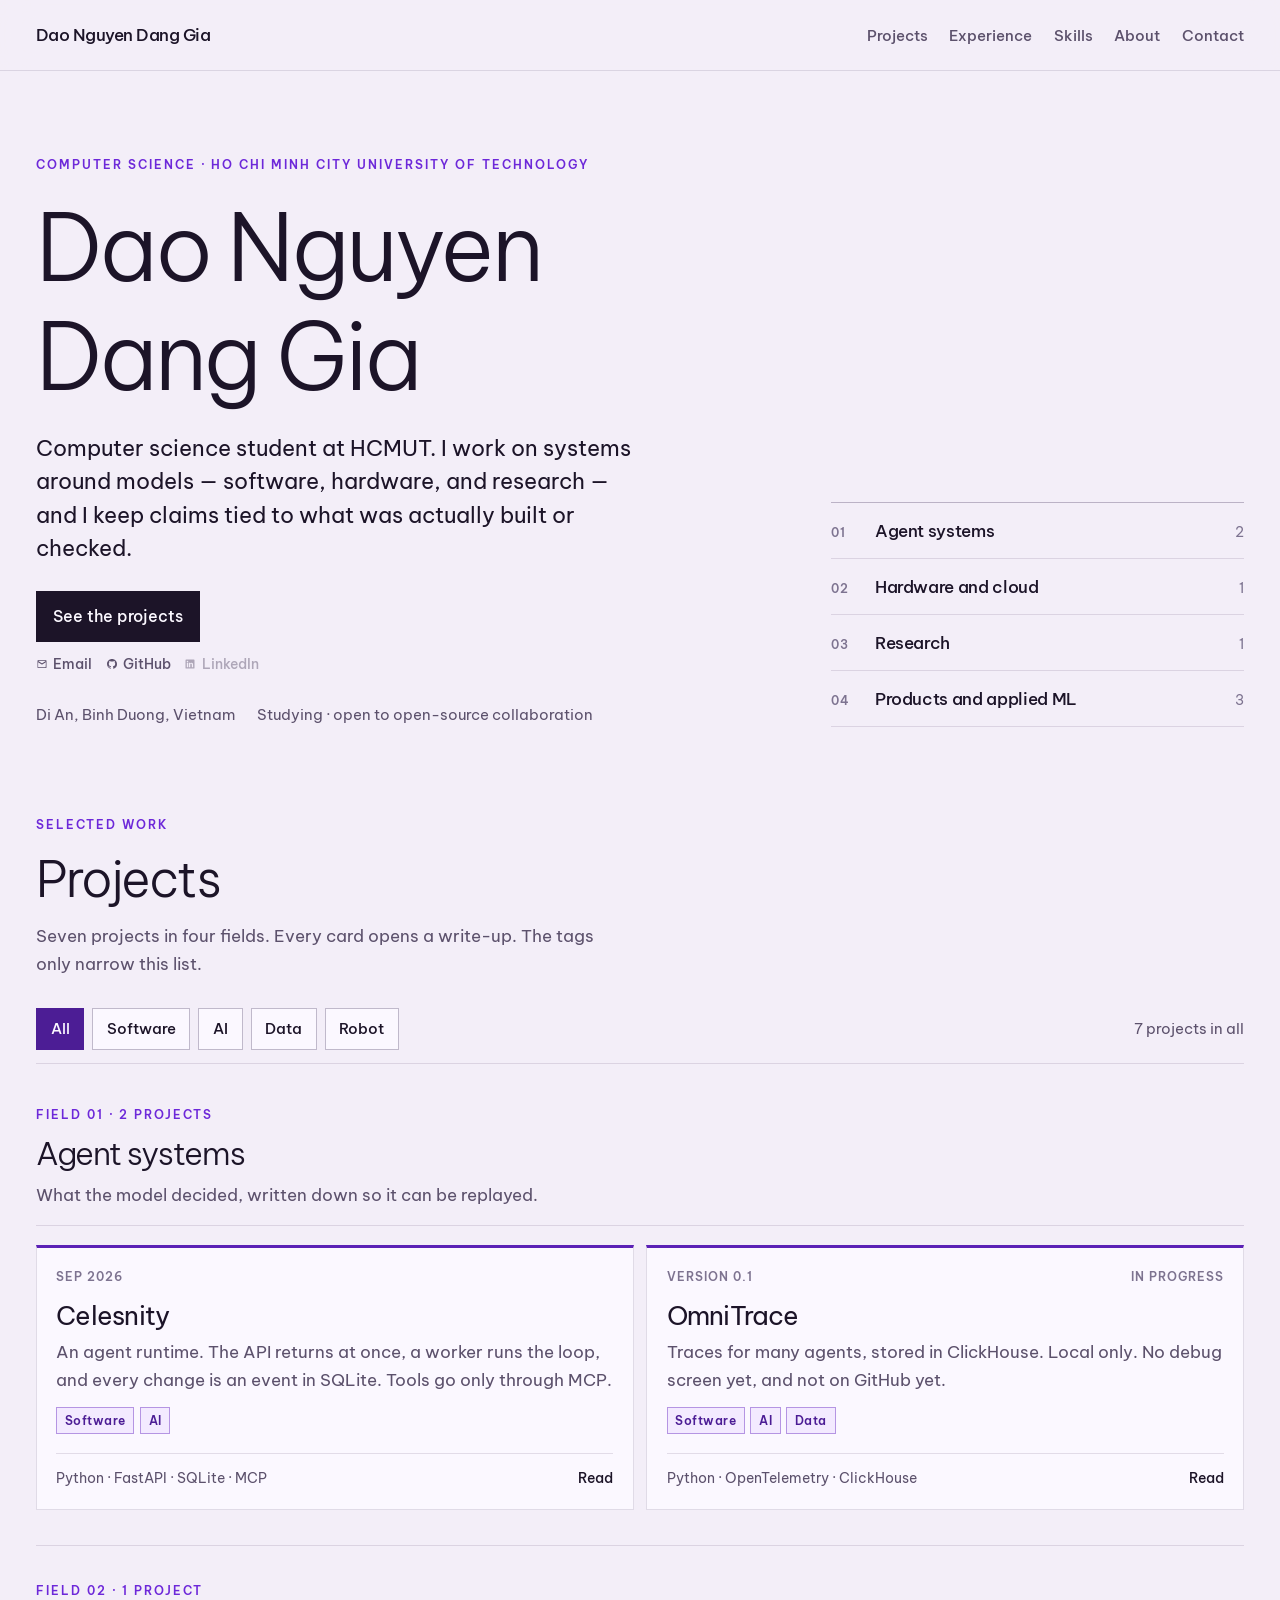
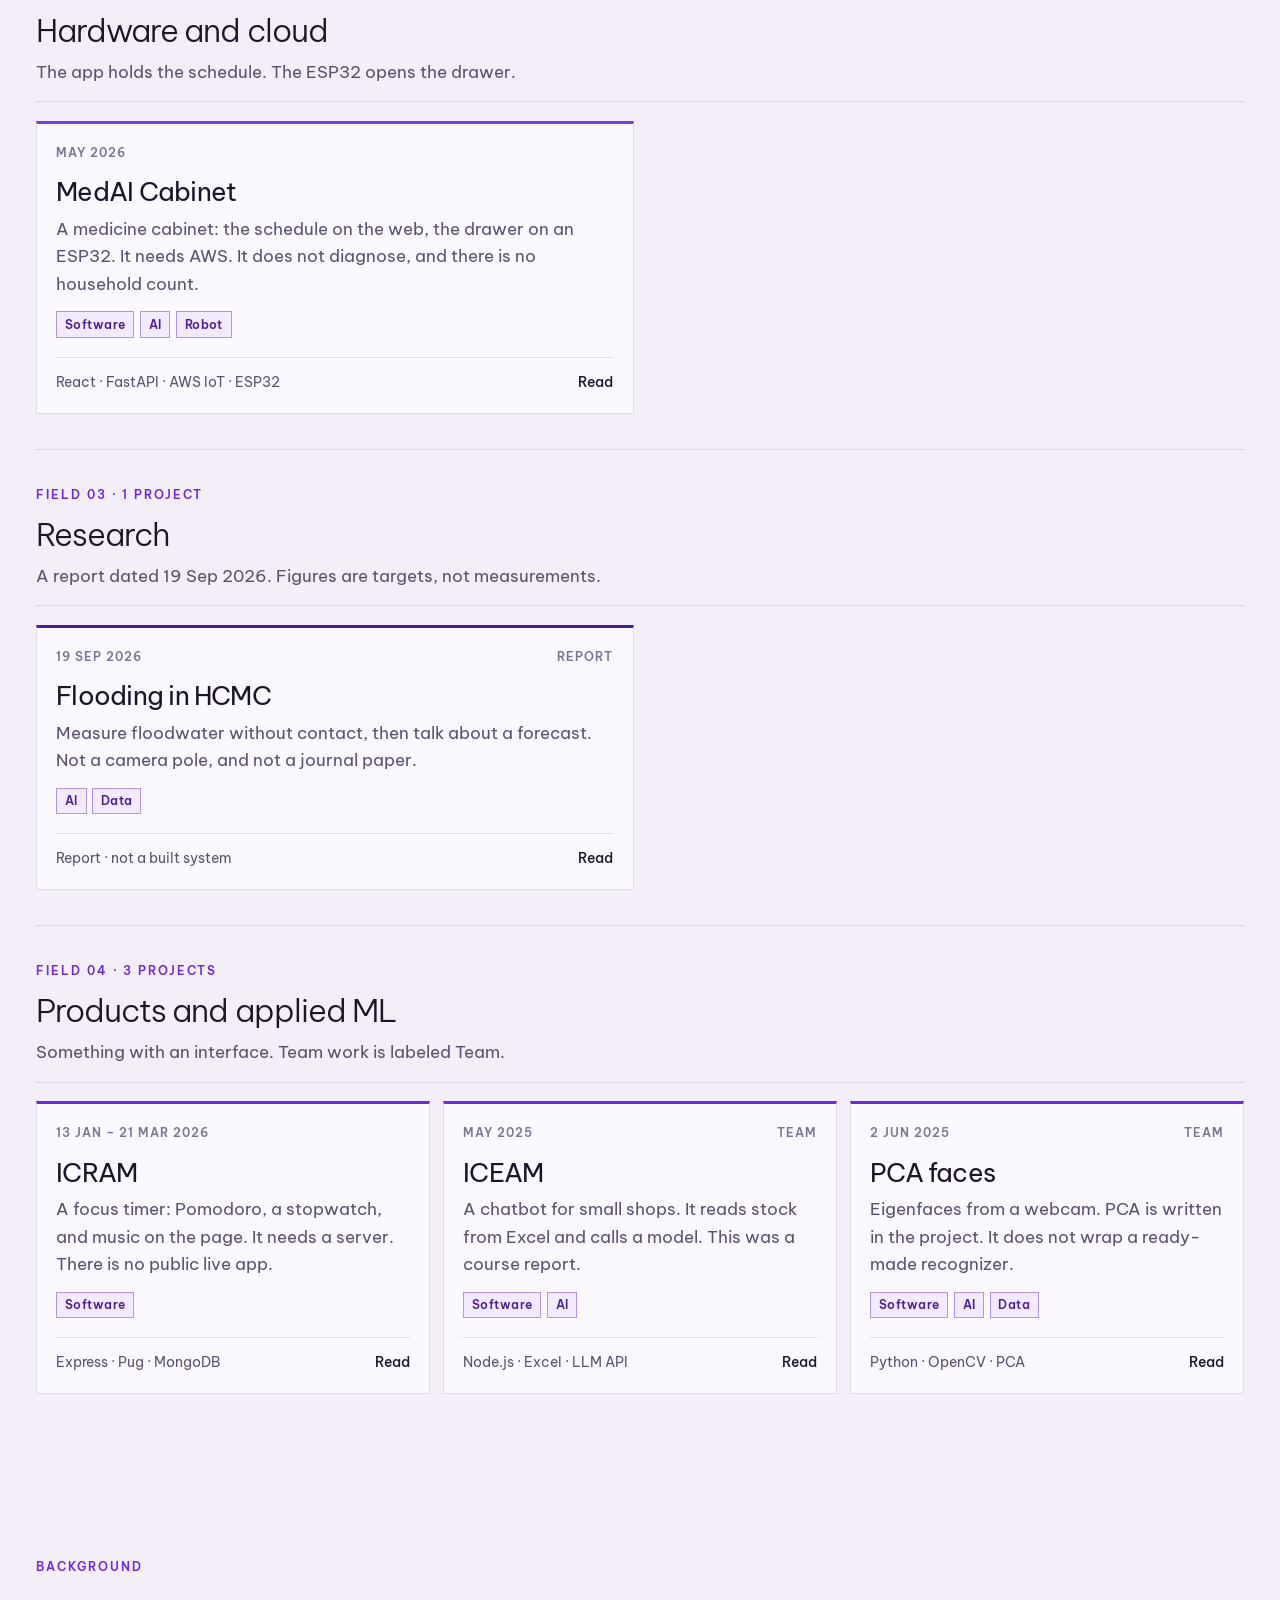
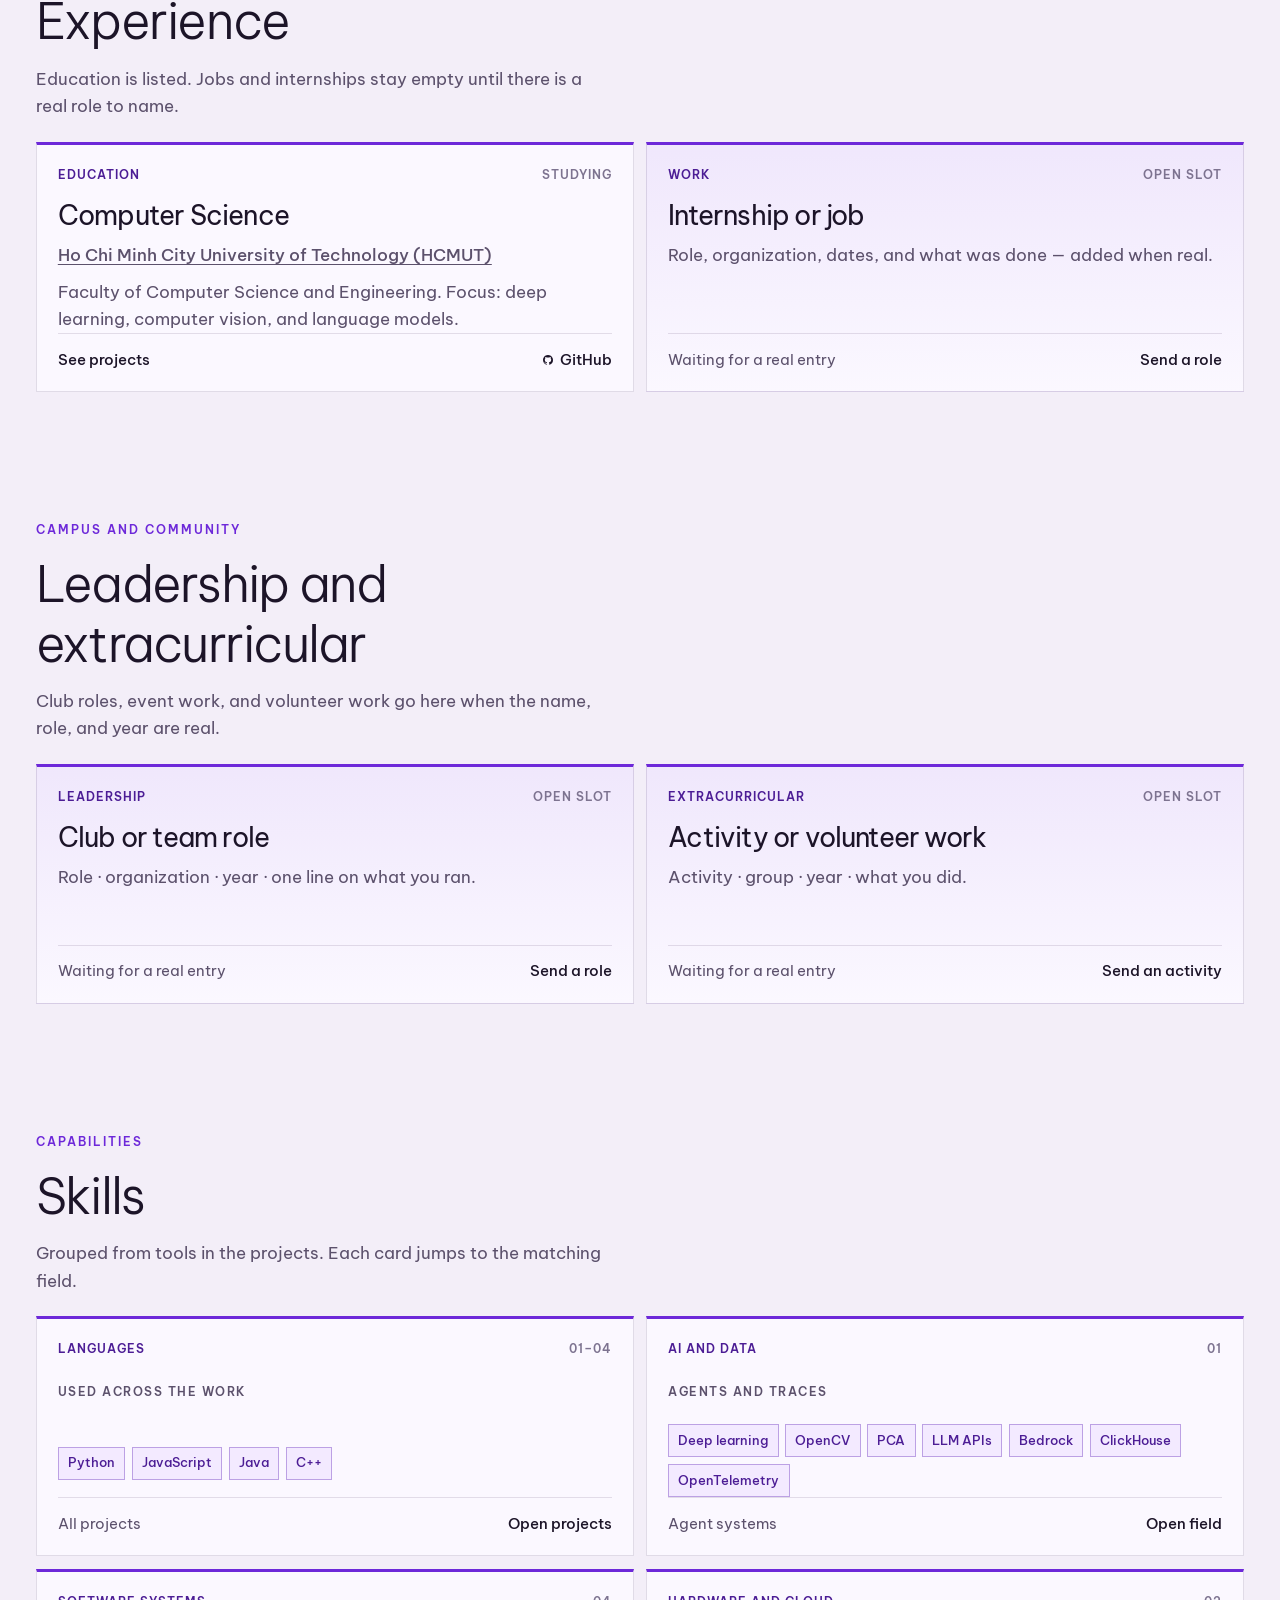
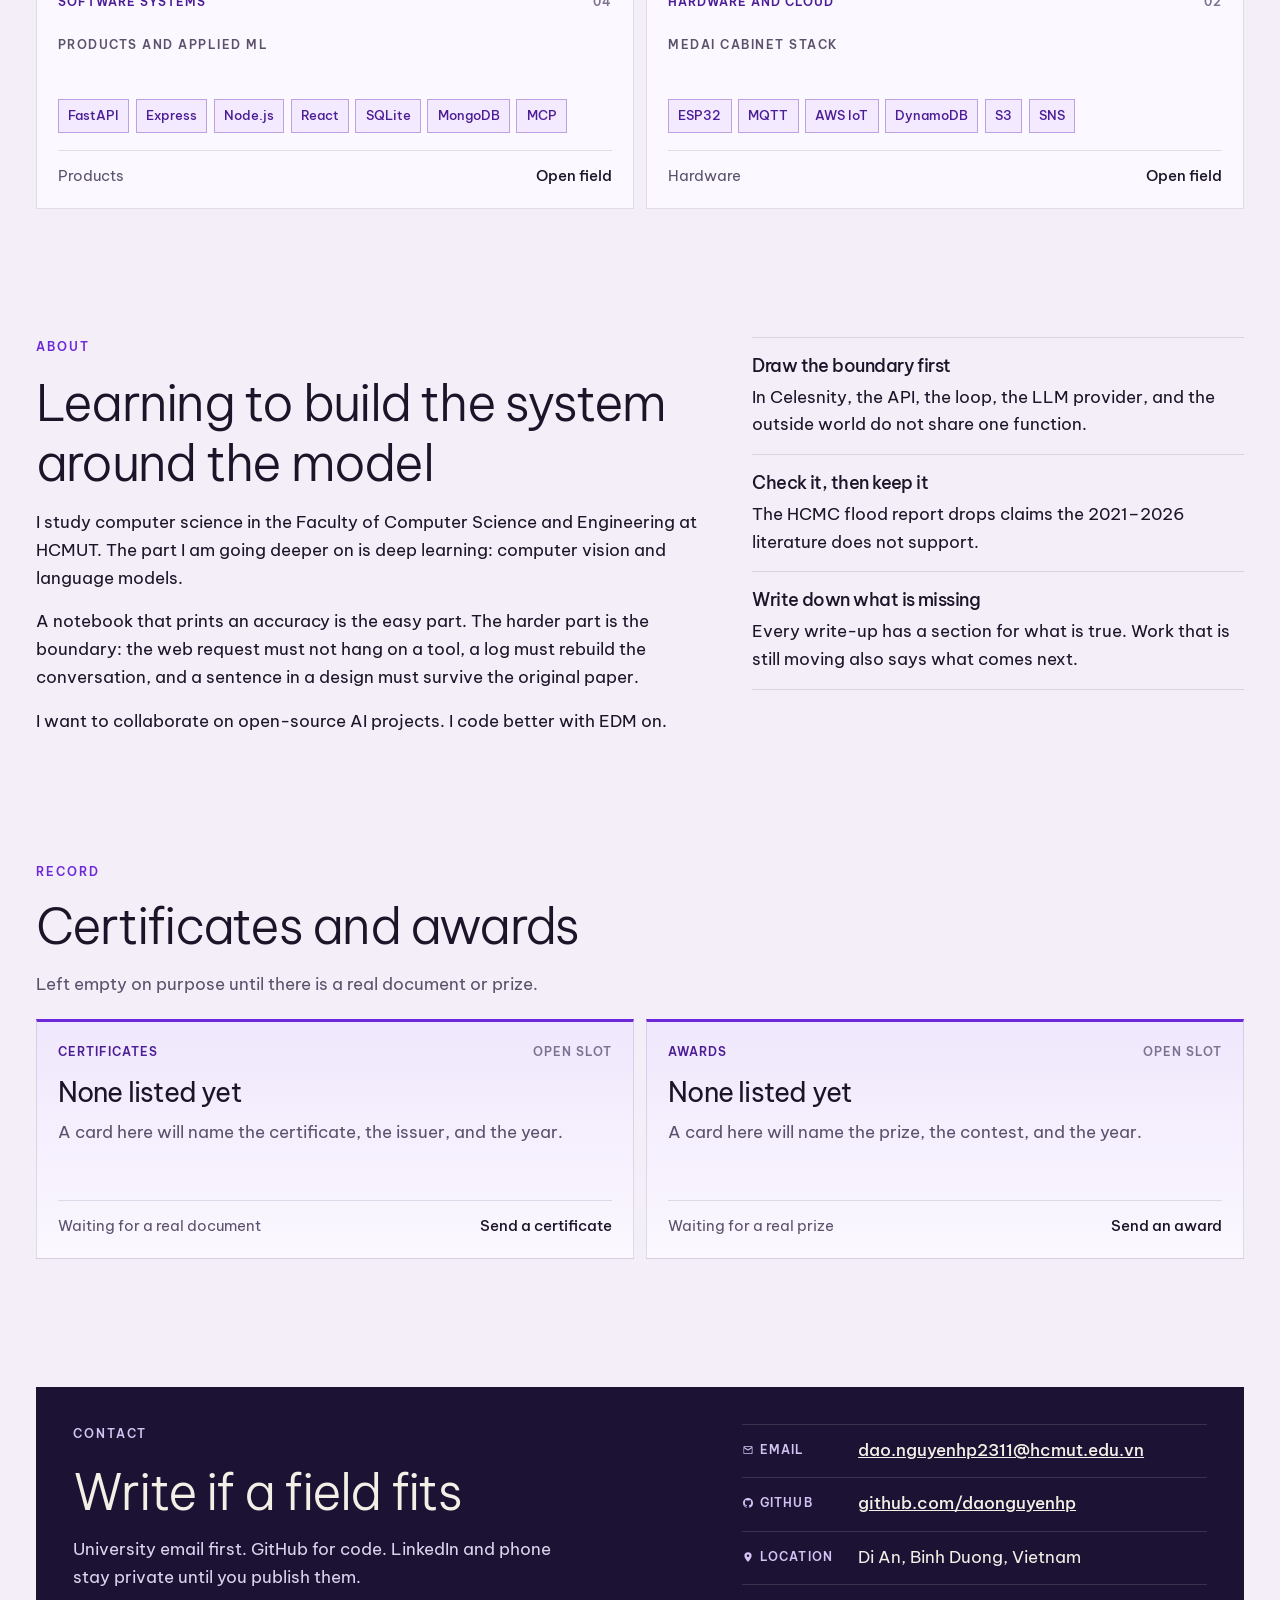
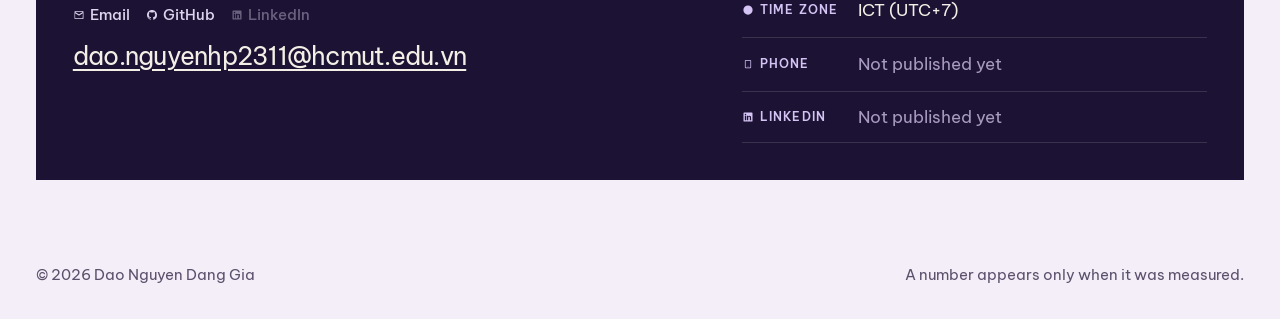
==== index.html @ c22a829f "Add portfolio site" ====
<!DOCTYPE html>
<html lang="en">
<head>
  <meta charset="utf-8">
  <meta name="viewport" content="width=device-width, initial-scale=1">
  <title>Dao Nguyen Dang Gia — Computer Science, HCMUT</title>
  <meta name="description" content="Dao Nguyen Dang Gia, a computer science student at HCMUT. Systems around models: software, hardware, and research.">
  <meta name="author" content="Dao Nguyen Dang Gia">
  <meta property="og:title" content="Dao Nguyen Dang Gia">
  <meta property="og:description" content="Computer science student at HCMUT. Agent systems, hardware, research, and products.">
  <meta property="og:type" content="website">
  <link rel="icon" href="favicon.svg" type="image/svg+xml">
  <link rel="preconnect" href="https://fonts.googleapis.com">
  <link rel="preconnect" href="https://fonts.gstatic.com" crossorigin>
  <link href="https://fonts.googleapis.com/css2?family=Be+Vietnam+Pro:ital,wght@0,300;0,400;0,500;0,600;1,400&display=swap" rel="stylesheet">
  <link rel="stylesheet" href="css/site.css">
  <script type="application/ld+json">
  {
    "@context": "https://schema.org",
    "@type": "Person",
    "name": "Dao Nguyen Dang Gia",
    "alternateName": "Nguyễn Đăng Gia Đạo",
    "email": "dao.nguyenhp2311@hcmut.edu.vn",
    "jobTitle": "Computer Science Student",
    "url": "https://github.com/daonguyenhp",
    "affiliation": {
      "@type": "CollegeOrUniversity",
      "name": "Ho Chi Minh City University of Technology",
      "alternateName": "HCMUT"
    },
    "address": {
      "@type": "PostalAddress",
      "addressLocality": "Di An",
      "addressRegion": "Binh Duong",
      "addressCountry": "VN"
    },
    "sameAs": ["https://github.com/daonguyenhp"]
  }
  </script>
</head>
<body>
  <a class="skip" href="#content">Skip to content</a>
  <header class="site-header">
    <div class="wrap">
      <a class="mark" href="index.html"><span class="mark-full">Dao Nguyen Dang Gia</span><span class="mark-short">Dao</span></a>
      <div class="nav-wrap">
        <input class="nav-toggle" id="nav-toggle" type="checkbox">
        <label class="nav-burger" for="nav-toggle">Menu</label>
        <nav class="nav-links" aria-label="Primary">
          <a href="#work">Projects</a>
          <a href="#experience">Experience</a>
          <a href="#skills">Skills</a>
          <a href="#about">About</a>
          <a href="#contact">Contact</a>
        </nav>
      </div>
    </div>
  </header>

  <main id="content">
    <section class="hero">
      <div class="wrap hero-layout">
        <div>
          <p class="eyebrow">Computer Science · Ho Chi Minh City University of Technology</p>
          <h1>Dao Nguyen Dang Gia</h1>
          <p class="lede">Computer science student at HCMUT. I work on systems around models — software, hardware, and research — and I keep claims tied to what was actually built or checked.</p>
          <div class="hero-actions">
            <a class="button" href="#work">See the projects</a>
            <div class="social-row" aria-label="Contact links">
              <a class="social" href="mailto:dao.nguyenhp2311@hcmut.edu.vn">
                <svg class="social-icon" viewBox="0 0 24 24" aria-hidden="true"><path fill="currentColor" d="M3 5.75A1.75 1.75 0 0 1 4.75 4h14.5A1.75 1.75 0 0 1 21 5.75v12.5A1.75 1.75 0 0 1 19.25 20H4.75A1.75 1.75 0 0 1 3 18.25Zm1.75-.25a.25.25 0 0 0-.25.25v.43l7.1 4.44a.75.75 0 0 0 .8 0l7.1-4.44v-.43a.25.25 0 0 0-.25-.25Zm15 3.1-6.52 4.08a2.25 2.25 0 0 1-2.46 0L4.25 8.6v9.65c0 .138.112.25.25.25h14.5a.25.25 0 0 0 .25-.25Z"/></svg>
                <span>Email</span>
              </a>
              <a class="social" href="https://github.com/daonguyenhp" rel="noopener">
                <svg class="social-icon" viewBox="0 0 24 24" aria-hidden="true"><path fill="currentColor" d="M12 2C6.477 2 2 6.486 2 12.021c0 4.425 2.865 8.18 6.839 9.504.5.093.682-.217.682-.483 0-.237-.009-.866-.013-1.7-2.782.605-3.369-1.343-3.369-1.343-.454-1.158-1.11-1.467-1.11-1.467-.908-.621.069-.608.069-.608 1.003.07 1.531 1.032 1.531 1.032.892 1.53 2.341 1.088 2.91.833.091-.647.35-1.088.636-1.339-2.22-.253-4.555-1.113-4.555-4.951 0-1.093.39-1.988 1.029-2.688-.103-.253-.446-1.272.098-2.65 0 0 .84-.27 2.75 1.026A9.564 9.564 0 0 1 12 6.844a9.56 9.56 0 0 1 2.504.337c1.909-1.296 2.747-1.026 2.747-1.026.546 1.378.203 2.397.1 2.65.64.7 1.028 1.595 1.028 2.688 0 3.848-2.339 4.695-4.566 4.943.359.31.678.92.678 1.855 0 1.338-.012 2.419-.012 2.747 0 .268.18.58.688.482A10.02 10.02 0 0 0 22 12.021C22 6.486 17.523 2 12 2Z"/></svg>
                <span>GitHub</span>
              </a>
              <span class="social is-pending" title="LinkedIn not published yet">
                <svg class="social-icon" viewBox="0 0 24 24" aria-hidden="true"><path fill="currentColor" d="M19.75 3H4.25A1.25 1.25 0 0 0 3 4.25v15.5A1.25 1.25 0 0 0 4.25 21h15.5A1.25 1.25 0 0 0 21 19.75V4.25A1.25 1.25 0 0 0 19.75 3ZM8.34 18.34H5.67V9.67h2.67Zm-1.34-9.8a1.55 1.55 0 1 1 0-3.1 1.55 1.55 0 0 1 0 3.1Zm11.34 9.8h-2.67v-4.46c0-1.06-.02-2.43-1.48-2.43-1.48 0-1.71 1.16-1.71 2.35v4.54h-2.67V9.67h2.56v1.18h.04a2.8 2.8 0 0 1 2.52-1.38c2.7 0 3.2 1.78 3.2 4.09Z"/></svg>
                <span>LinkedIn</span>
              </span>
            </div>
          </div>
          <div class="meta-row">
            <span>Di An, Binh Duong, Vietnam</span>
            <span>Studying · open to open-source collaboration</span>
          </div>
        </div>
        <nav class="field-jump" id="fields" aria-label="Fields">
          <a href="#agents"><span class="jump-no">01</span><span class="jump-name">Agent systems</span><span class="jump-count">2</span></a>
          <a href="#hardware"><span class="jump-no">02</span><span class="jump-name">Hardware and cloud</span><span class="jump-count">1</span></a>
          <a href="#research"><span class="jump-no">03</span><span class="jump-name">Research</span><span class="jump-count">1</span></a>
          <a href="#products"><span class="jump-no">04</span><span class="jump-name">Products and applied ML</span><span class="jump-count">3</span></a>
        </nav>
      </div>
    </section>

    <section class="section" id="work">
      <div class="wrap">
        <header class="section-head">
          <p class="eyebrow">Selected work</p>
          <h2>Projects</h2>
          <p class="section-lead">Seven projects in four fields. Every card opens a write-up. The tags only narrow this list.</p>
        </header>

        <div class="filter-bar">
          <div class="filters" data-project-filter role="group" aria-label="Project tags">
            <button type="button" data-filter="all" aria-pressed="true">All</button>
            <button type="button" data-filter="software" aria-pressed="false">Software</button>
            <button type="button" data-filter="ai" aria-pressed="false">AI</button>
            <button type="button" data-filter="data" aria-pressed="false">Data</button>
            <button type="button" data-filter="robot" aria-pressed="false">Robot</button>
          </div>
          <p class="filter-status" data-filter-status></p>
        </div>

        <div class="field-block" id="agents">
          <header class="field-head">
            <p class="eyebrow">Field 01 · 2 projects</p>
            <h3 class="field-title">Agent systems</h3>
            <p class="field-note">What the model decided, written down so it can be replayed.</p>
          </header>
          <div class="cards two">
            <a class="card agents" href="work/celesnity.html" data-tags="software ai">
              <div class="card-top"><span>Sep 2026</span></div>
              <h3>Celesnity</h3>
              <p>An agent runtime. The API returns at once, a worker runs the loop, and every change is an event in SQLite. Tools go only through MCP.</p>
              <ul class="tags" aria-label="Tags"><li class="tag">Software</li><li class="tag">AI</li></ul>
              <div class="card-foot"><span>Python · FastAPI · SQLite · MCP</span><span>Read</span></div>
            </a>
            <a class="card agents" href="work/omnitrace.html" data-tags="software ai data">
              <div class="card-top"><span>Version 0.1</span><span>In progress</span></div>
              <h3>OmniTrace</h3>
              <p>Traces for many agents, stored in ClickHouse. Local only. No debug screen yet, and not on GitHub yet.</p>
              <ul class="tags" aria-label="Tags"><li class="tag">Software</li><li class="tag">AI</li><li class="tag">Data</li></ul>
              <div class="card-foot"><span>Python · OpenTelemetry · ClickHouse</span><span>Read</span></div>
            </a>
          </div>
        </div>

        <div class="field-block" id="hardware">
          <header class="field-head">
            <p class="eyebrow">Field 02 · 1 project</p>
            <h3 class="field-title">Hardware and cloud</h3>
            <p class="field-note">The app holds the schedule. The ESP32 opens the drawer.</p>
          </header>
          <div class="cards">
            <a class="card hardware" href="work/medai.html" data-tags="software ai robot">
              <div class="card-top"><span>May 2026</span></div>
              <h3>MedAI Cabinet</h3>
              <p>A medicine cabinet: the schedule on the web, the drawer on an ESP32. It needs AWS. It does not diagnose, and there is no household count.</p>
              <ul class="tags" aria-label="Tags"><li class="tag">Software</li><li class="tag">AI</li><li class="tag">Robot</li></ul>
              <div class="card-foot"><span>React · FastAPI · AWS IoT · ESP32</span><span>Read</span></div>
            </a>
          </div>
        </div>

        <div class="field-block" id="research">
          <header class="field-head">
            <p class="eyebrow">Field 03 · 1 project</p>
            <h3 class="field-title">Research</h3>
            <p class="field-note">A report dated 19 Sep 2026. Figures are targets, not measurements.</p>
          </header>
          <div class="cards">
            <a class="card research" href="work/flood.html" data-tags="ai data">
              <div class="card-top"><span>19 Sep 2026</span><span>Report</span></div>
              <h3>Flooding in HCMC</h3>
              <p>Measure floodwater without contact, then talk about a forecast. Not a camera pole, and not a journal paper.</p>
              <ul class="tags" aria-label="Tags"><li class="tag">AI</li><li class="tag">Data</li></ul>
              <div class="card-foot"><span>Report · not a built system</span><span>Read</span></div>
            </a>
          </div>
        </div>

        <div class="field-block" id="products">
          <header class="field-head">
            <p class="eyebrow">Field 04 · 3 projects</p>
            <h3 class="field-title">Products and applied ML</h3>
            <p class="field-note">Something with an interface. Team work is labeled Team.</p>
          </header>
          <div class="cards three">
            <a class="card product" href="work/icram.html" data-tags="software">
              <div class="card-top"><span>13 Jan – 21 Mar 2026</span></div>
              <h3>ICRAM</h3>
              <p>A focus timer: Pomodoro, a stopwatch, and music on the page. It needs a server. There is no public live app.</p>
              <ul class="tags" aria-label="Tags"><li class="tag">Software</li></ul>
              <div class="card-foot"><span>Express · Pug · MongoDB</span><span>Read</span></div>
            </a>
            <a class="card product" href="work/iceam.html" data-tags="software ai">
              <div class="card-top"><span>May 2025</span><span>Team</span></div>
              <h3>ICEAM</h3>
              <p>A chatbot for small shops. It reads stock from Excel and calls a model. This was a course report.</p>
              <ul class="tags" aria-label="Tags"><li class="tag">Software</li><li class="tag">AI</li></ul>
              <div class="card-foot"><span>Node.js · Excel · LLM API</span><span>Read</span></div>
            </a>
            <a class="card product" href="work/pca.html" data-tags="software ai data">
              <div class="card-top"><span>2 Jun 2025</span><span>Team</span></div>
              <h3>PCA faces</h3>
              <p>Eigenfaces from a webcam. PCA is written in the project. It does not wrap a ready-made recognizer.</p>
              <ul class="tags" aria-label="Tags"><li class="tag">Software</li><li class="tag">AI</li><li class="tag">Data</li></ul>
              <div class="card-foot"><span>Python · OpenCV · PCA</span><span>Read</span></div>
            </a>
          </div>
        </div>
      </div>
    </section>

    <section class="section" id="experience">
      <div class="wrap">
        <header class="section-head">
          <p class="eyebrow">Background</p>
          <h2>Experience</h2>
          <p class="section-lead">Education is listed. Jobs and internships stay empty until there is a real role to name.</p>
        </header>

        <div class="panel-grid">
          <article class="panel">
            <div class="panel-top">
              <span class="panel-kind">Education</span>
              <span>Studying</span>
            </div>
            <h3>Computer Science</h3>
            <p class="panel-org"><a href="https://www.hcmut.edu.vn/" rel="noopener">Ho Chi Minh City University of Technology (HCMUT)</a></p>
            <p>Faculty of Computer Science and Engineering. Focus: deep learning, computer vision, and language models.</p>
            <div class="panel-foot">
              <a href="#work">See projects</a>
              <a href="https://github.com/daonguyenhp" rel="noopener"><svg class="social-icon" viewBox="0 0 24 24" aria-hidden="true"><path fill="currentColor" d="M12 2C6.477 2 2 6.486 2 12.021c0 4.425 2.865 8.18 6.839 9.504.5.093.682-.217.682-.483 0-.237-.009-.866-.013-1.7-2.782.605-3.369-1.343-3.369-1.343-.454-1.158-1.11-1.467-1.11-1.467-.908-.621.069-.608.069-.608 1.003.07 1.531 1.032 1.531 1.032.892 1.53 2.341 1.088 2.91.833.091-.647.35-1.088.636-1.339-2.22-.253-4.555-1.113-4.555-4.951 0-1.093.39-1.988 1.029-2.688-.103-.253-.446-1.272.098-2.65 0 0 .84-.27 2.75 1.026A9.564 9.564 0 0 1 12 6.844a9.56 9.56 0 0 1 2.504.337c1.909-1.296 2.747-1.026 2.747-1.026.546 1.378.203 2.397.1 2.65.64.7 1.028 1.595 1.028 2.688 0 3.848-2.339 4.695-4.566 4.943.359.31.678.92.678 1.855 0 1.338-.012 2.419-.012 2.747 0 .268.18.58.688.482A10.02 10.02 0 0 0 22 12.021C22 6.486 17.523 2 12 2Z"/></svg> GitHub</a>
            </div>
          </article>

          <article class="panel is-empty">
            <div class="panel-top">
              <span class="panel-kind">Work</span>
              <span>Open slot</span>
            </div>
            <h3>Internship or job</h3>
            <p>Role, organization, dates, and what was done — added when real.</p>
            <div class="panel-foot">
              <span class="foot-muted">Waiting for a real entry</span>
              <a href="mailto:dao.nguyenhp2311@hcmut.edu.vn?subject=Portfolio%20work%20entry">Send a role</a>
            </div>
          </article>
        </div>
      </div>
    </section>

    <section class="section" id="leadership">
      <div class="wrap">
        <header class="section-head">
          <p class="eyebrow">Campus and community</p>
          <h2>Leadership and extracurricular</h2>
          <p class="section-lead">Club roles, event work, and volunteer work go here when the name, role, and year are real.</p>
        </header>

        <div class="panel-grid">
          <article class="panel is-empty">
            <div class="panel-top">
              <span class="panel-kind">Leadership</span>
              <span>Open slot</span>
            </div>
            <h3>Club or team role</h3>
            <p>Role · organization · year · one line on what you ran.</p>
            <div class="panel-foot">
              <span class="foot-muted">Waiting for a real entry</span>
              <a href="mailto:dao.nguyenhp2311@hcmut.edu.vn?subject=Portfolio%20leadership%20entry">Send a role</a>
            </div>
          </article>
          <article class="panel is-empty">
            <div class="panel-top">
              <span class="panel-kind">Extracurricular</span>
              <span>Open slot</span>
            </div>
            <h3>Activity or volunteer work</h3>
            <p>Activity · group · year · what you did.</p>
            <div class="panel-foot">
              <span class="foot-muted">Waiting for a real entry</span>
              <a href="mailto:dao.nguyenhp2311@hcmut.edu.vn?subject=Portfolio%20extracurricular%20entry">Send an activity</a>
            </div>
          </article>
        </div>
      </div>
    </section>

    <section class="section" id="skills">
      <div class="wrap">
        <header class="section-head">
          <p class="eyebrow">Capabilities</p>
          <h2>Skills</h2>
          <p class="section-lead">Grouped from tools in the projects. Each card jumps to the matching field.</p>
        </header>

        <div class="panel-grid">
          <a class="panel" href="#work">
            <div class="panel-top">
              <span class="panel-kind">Languages</span>
              <span>01–04</span>
            </div>
            <p class="panel-title">Used across the work</p>
            <ul class="skill-chips">
              <li>Python</li>
              <li>JavaScript</li>
              <li>Java</li>
              <li>C++</li>
            </ul>
            <div class="panel-foot">
              <span class="foot-muted">All projects</span>
              <span class="foot-action">Open projects</span>
            </div>
          </a>
          <a class="panel" href="#agents">
            <div class="panel-top">
              <span class="panel-kind">AI and data</span>
              <span>01</span>
            </div>
            <p class="panel-title">Agents and traces</p>
            <ul class="skill-chips">
              <li>Deep learning</li>
              <li>OpenCV</li>
              <li>PCA</li>
              <li>LLM APIs</li>
              <li>Bedrock</li>
              <li>ClickHouse</li>
              <li>OpenTelemetry</li>
            </ul>
            <div class="panel-foot">
              <span class="foot-muted">Agent systems</span>
              <span class="foot-action">Open field</span>
            </div>
          </a>
          <a class="panel" href="#products">
            <div class="panel-top">
              <span class="panel-kind">Software systems</span>
              <span>04</span>
            </div>
            <p class="panel-title">Products and applied ML</p>
            <ul class="skill-chips">
              <li>FastAPI</li>
              <li>Express</li>
              <li>Node.js</li>
              <li>React</li>
              <li>SQLite</li>
              <li>MongoDB</li>
              <li>MCP</li>
            </ul>
            <div class="panel-foot">
              <span class="foot-muted">Products</span>
              <span class="foot-action">Open field</span>
            </div>
          </a>
          <a class="panel" href="#hardware">
            <div class="panel-top">
              <span class="panel-kind">Hardware and cloud</span>
              <span>02</span>
            </div>
            <p class="panel-title">MedAI Cabinet stack</p>
            <ul class="skill-chips">
              <li>ESP32</li>
              <li>MQTT</li>
              <li>AWS IoT</li>
              <li>DynamoDB</li>
              <li>S3</li>
              <li>SNS</li>
            </ul>
            <div class="panel-foot">
              <span class="foot-muted">Hardware</span>
              <span class="foot-action">Open field</span>
            </div>
          </a>
        </div>
      </div>
    </section>

    <section class="section" id="about">
      <div class="wrap split">
        <div class="prose">
          <p class="eyebrow">About</p>
          <h2>Learning to build the system around the model</h2>
          <p>I study computer science in the Faculty of Computer Science and Engineering at HCMUT. The part I am going deeper on is deep learning: computer vision and language models.</p>
          <p>A notebook that prints an accuracy is the easy part. The harder part is the boundary: the web request must not hang on a tool, a log must rebuild the conversation, and a sentence in a design must survive the original paper.</p>
          <p>I want to collaborate on open-source AI projects. I code better with EDM on.</p>
        </div>
        <ol class="principles">
          <li><strong>Draw the boundary first</strong> In Celesnity, the API, the loop, the LLM provider, and the outside world do not share one function.</li>
          <li><strong>Check it, then keep it</strong> The HCMC flood report drops claims the 2021–2026 literature does not support.</li>
          <li><strong>Write down what is missing</strong> Every write-up has a section for what is true. Work that is still moving also says what comes next.</li>
        </ol>
      </div>
    </section>

    <section class="section" id="credentials">
      <div class="wrap">
        <header class="section-head">
          <p class="eyebrow">Record</p>
          <h2>Certificates and awards</h2>
          <p class="section-lead">Left empty on purpose until there is a real document or prize.</p>
        </header>
        <div class="panel-grid">
          <article class="panel is-empty" id="certificates">
            <div class="panel-top">
              <span class="panel-kind">Certificates</span>
              <span>Open slot</span>
            </div>
            <h3>None listed yet</h3>
            <p>A card here will name the certificate, the issuer, and the year.</p>
            <div class="panel-foot">
              <span class="foot-muted">Waiting for a real document</span>
              <a href="mailto:dao.nguyenhp2311@hcmut.edu.vn?subject=Portfolio%20certificate">Send a certificate</a>
            </div>
          </article>
          <article class="panel is-empty" id="awards">
            <div class="panel-top">
              <span class="panel-kind">Awards</span>
              <span>Open slot</span>
            </div>
            <h3>None listed yet</h3>
            <p>A card here will name the prize, the contest, and the year.</p>
            <div class="panel-foot">
              <span class="foot-muted">Waiting for a real prize</span>
              <a href="mailto:dao.nguyenhp2311@hcmut.edu.vn?subject=Portfolio%20award">Send an award</a>
            </div>
          </article>
        </div>
      </div>
    </section>

    <section class="section" id="contact">
      <div class="wrap">
        <div class="contact-block">
          <div>
            <p class="eyebrow">Contact</p>
            <h2>Write if a field fits</h2>
            <p class="contact-lead">University email first. GitHub for code. LinkedIn and phone stay private until you publish them.</p>
            <div class="social-row social-row-lg" aria-label="Contact links">
              <a class="social" href="mailto:dao.nguyenhp2311@hcmut.edu.vn">
                <svg class="social-icon" viewBox="0 0 24 24" aria-hidden="true"><path fill="currentColor" d="M3 5.75A1.75 1.75 0 0 1 4.75 4h14.5A1.75 1.75 0 0 1 21 5.75v12.5A1.75 1.75 0 0 1 19.25 20H4.75A1.75 1.75 0 0 1 3 18.25Zm1.75-.25a.25.25 0 0 0-.25.25v.43l7.1 4.44a.75.75 0 0 0 .8 0l7.1-4.44v-.43a.25.25 0 0 0-.25-.25Zm15 3.1-6.52 4.08a2.25 2.25 0 0 1-2.46 0L4.25 8.6v9.65c0 .138.112.25.25.25h14.5a.25.25 0 0 0 .25-.25Z"/></svg>
                <span>Email</span>
              </a>
              <a class="social" href="https://github.com/daonguyenhp" rel="noopener">
                <svg class="social-icon" viewBox="0 0 24 24" aria-hidden="true"><path fill="currentColor" d="M12 2C6.477 2 2 6.486 2 12.021c0 4.425 2.865 8.18 6.839 9.504.5.093.682-.217.682-.483 0-.237-.009-.866-.013-1.7-2.782.605-3.369-1.343-3.369-1.343-.454-1.158-1.11-1.467-1.11-1.467-.908-.621.069-.608.069-.608 1.003.07 1.531 1.032 1.531 1.032.892 1.53 2.341 1.088 2.91.833.091-.647.35-1.088.636-1.339-2.22-.253-4.555-1.113-4.555-4.951 0-1.093.39-1.988 1.029-2.688-.103-.253-.446-1.272.098-2.65 0 0 .84-.27 2.75 1.026A9.564 9.564 0 0 1 12 6.844a9.56 9.56 0 0 1 2.504.337c1.909-1.296 2.747-1.026 2.747-1.026.546 1.378.203 2.397.1 2.65.64.7 1.028 1.595 1.028 2.688 0 3.848-2.339 4.695-4.566 4.943.359.31.678.92.678 1.855 0 1.338-.012 2.419-.012 2.747 0 .268.18.58.688.482A10.02 10.02 0 0 0 22 12.021C22 6.486 17.523 2 12 2Z"/></svg>
                <span>GitHub</span>
              </a>
              <span class="social is-pending" title="LinkedIn not published yet">
                <svg class="social-icon" viewBox="0 0 24 24" aria-hidden="true"><path fill="currentColor" d="M19.75 3H4.25A1.25 1.25 0 0 0 3 4.25v15.5A1.25 1.25 0 0 0 4.25 21h15.5A1.25 1.25 0 0 0 21 19.75V4.25A1.25 1.25 0 0 0 19.75 3ZM8.34 18.34H5.67V9.67h2.67Zm-1.34-9.8a1.55 1.55 0 1 1 0-3.1 1.55 1.55 0 0 1 0 3.1Zm11.34 9.8h-2.67v-4.46c0-1.06-.02-2.43-1.48-2.43-1.48 0-1.71 1.16-1.71 2.35v4.54h-2.67V9.67h2.56v1.18h.04a2.8 2.8 0 0 1 2.52-1.38c2.7 0 3.2 1.78 3.2 4.09Z"/></svg>
                <span>LinkedIn</span>
              </span>
            </div>
            <a class="mail" href="mailto:dao.nguyenhp2311@hcmut.edu.vn">dao.nguyenhp2311@hcmut.edu.vn</a>
          </div>
          <dl class="contact-list">
            <div>
              <dt>
                <svg class="social-icon" viewBox="0 0 24 24" aria-hidden="true"><path fill="currentColor" d="M3 5.75A1.75 1.75 0 0 1 4.75 4h14.5A1.75 1.75 0 0 1 21 5.75v12.5A1.75 1.75 0 0 1 19.25 20H4.75A1.75 1.75 0 0 1 3 18.25Zm1.75-.25a.25.25 0 0 0-.25.25v.43l7.1 4.44a.75.75 0 0 0 .8 0l7.1-4.44v-.43a.25.25 0 0 0-.25-.25Zm15 3.1-6.52 4.08a2.25 2.25 0 0 1-2.46 0L4.25 8.6v9.65c0 .138.112.25.25.25h14.5a.25.25 0 0 0 .25-.25Z"/></svg>
                Email
              </dt>
              <dd><a href="mailto:dao.nguyenhp2311@hcmut.edu.vn">dao.nguyenhp2311@hcmut.edu.vn</a></dd>
            </div>
            <div>
              <dt>
                <svg class="social-icon" viewBox="0 0 24 24" aria-hidden="true"><path fill="currentColor" d="M12 2C6.477 2 2 6.486 2 12.021c0 4.425 2.865 8.18 6.839 9.504.5.093.682-.217.682-.483 0-.237-.009-.866-.013-1.7-2.782.605-3.369-1.343-3.369-1.343-.454-1.158-1.11-1.467-1.11-1.467-.908-.621.069-.608.069-.608 1.003.07 1.531 1.032 1.531 1.032.892 1.53 2.341 1.088 2.91.833.091-.647.35-1.088.636-1.339-2.22-.253-4.555-1.113-4.555-4.951 0-1.093.39-1.988 1.029-2.688-.103-.253-.446-1.272.098-2.65 0 0 .84-.27 2.75 1.026A9.564 9.564 0 0 1 12 6.844a9.56 9.56 0 0 1 2.504.337c1.909-1.296 2.747-1.026 2.747-1.026.546 1.378.203 2.397.1 2.65.64.7 1.028 1.595 1.028 2.688 0 3.848-2.339 4.695-4.566 4.943.359.31.678.92.678 1.855 0 1.338-.012 2.419-.012 2.747 0 .268.18.58.688.482A10.02 10.02 0 0 0 22 12.021C22 6.486 17.523 2 12 2Z"/></svg>
                GitHub
              </dt>
              <dd><a href="https://github.com/daonguyenhp" rel="noopener">github.com/daonguyenhp</a></dd>
            </div>
            <div>
              <dt>
                <svg class="social-icon" viewBox="0 0 24 24" aria-hidden="true"><path fill="currentColor" d="M12 2.25a7.25 7.25 0 0 0-7.25 7.25c0 4.47 5.89 10.94 6.45 11.54a1.05 1.05 0 0 0 1.6 0c.56-.6 6.45-7.07 6.45-11.54A7.25 7.25 0 0 0 12 2.25Zm0 9.75a2.5 2.5 0 1 1 0-5 2.5 2.5 0 0 1 0 5Z"/></svg>
                Location
              </dt>
              <dd>Di An, Binh Duong, Vietnam</dd>
            </div>
            <div>
              <dt>
                <svg class="social-icon" viewBox="0 0 24 24" aria-hidden="true"><path fill="currentColor" d="M12 2.75a9.25 9.25 0 1 0 0 18.5 9.25 9.25 0 0 0 0-18.5Zm.75 4a.75.75 0 0 0-1.5 0v5.19l3.3 1.9a.75.75 0 1 0 .75-1.3l-2.55-1.47Z"/></svg>
                Time zone
              </dt>
              <dd>ICT (UTC+7)</dd>
            </div>
            <div>
              <dt>
                <svg class="social-icon" viewBox="0 0 24 24" aria-hidden="true"><path fill="currentColor" d="M7.5 3.75A1.75 1.75 0 0 0 5.75 5.5v13a1.75 1.75 0 0 0 1.75 1.75h9A1.75 1.75 0 0 0 18.25 18.5v-13A1.75 1.75 0 0 0 16.5 3.75Zm0 1.5h9a.25.25 0 0 1 .25.25v13a.25.25 0 0 1-.25.25h-9a.25.25 0 0 1-.25-.25v-13a.25.25 0 0 1 .25-.25Zm4.5 12.5a.75.75 0 1 0 0-1.5.75.75 0 0 0 0 1.5Z"/></svg>
                Phone
              </dt>
              <dd class="is-pending">Not published yet</dd>
            </div>
            <div>
              <dt>
                <svg class="social-icon" viewBox="0 0 24 24" aria-hidden="true"><path fill="currentColor" d="M19.75 3H4.25A1.25 1.25 0 0 0 3 4.25v15.5A1.25 1.25 0 0 0 4.25 21h15.5A1.25 1.25 0 0 0 21 19.75V4.25A1.25 1.25 0 0 0 19.75 3ZM8.34 18.34H5.67V9.67h2.67Zm-1.34-9.8a1.55 1.55 0 1 1 0-3.1 1.55 1.55 0 0 1 0 3.1Zm11.34 9.8h-2.67v-4.46c0-1.06-.02-2.43-1.48-2.43-1.48 0-1.71 1.16-1.71 2.35v4.54h-2.67V9.67h2.56v1.18h.04a2.8 2.8 0 0 1 2.52-1.38c2.7 0 3.2 1.78 3.2 4.09Z"/></svg>
                LinkedIn
              </dt>
              <dd class="is-pending">Not published yet</dd>
            </div>
          </dl>
        </div>
      </div>
    </section>
  </main>

  <footer class="site-footer">
    <div class="wrap">
      <span>© 2026 Dao Nguyen Dang Gia</span>
      <span>A number appears only when it was measured.</span>
    </div>
  </footer>
  <script src="js/site.js"></script>
</body>
</html>
---- css/site.css ----
:root {
  --bg: #f3eef8;
  --bg-deep: #1c1233;
  --raised: #faf7ff;
  --ink: #1c1428;
  --muted: #5c516c;
  --faint: #7d7390;
  --line: rgba(40, 22, 68, 0.12);
  --line-strong: rgba(40, 22, 68, 0.28);
  --accent: #6d28d9;
  --accent-deep: #4c1d95;
  --paper: #fbf8ff;
  --font: "Be Vietnam Pro", "Segoe UI", sans-serif;
  --space: clamp(1.15rem, 3.5vw, 2.25rem);
  --max: 76rem;
  --header: 4.4rem;
  --agents: #5b21b6;
  --hardware: #7c3aed;
  --research: #4c1d95;
  --product: #6d28d9;
}

*,
*::before,
*::after {
  box-sizing: border-box;
}

html {
  scroll-behavior: smooth;
}

html[lang="vi"] [data-lang="en"],
html[lang="en"] [data-lang="vi"] {
  display: none !important;
}

body {
  margin: 0;
  color: var(--ink);
  background: var(--bg);
  font-family: var(--font);
  font-size: 1.05rem;
  font-weight: 400;
  line-height: 1.65;
  text-rendering: optimizeLegibility;
  font-feature-settings: "kern" 1;
}

::selection {
  background: #6d28d9;
  color: #fbf8ff;
}

img {
  max-width: 100%;
}

a {
  color: inherit;
}

:focus-visible {
  outline: 2px solid var(--ink);
  outline-offset: 3px;
}

.skip {
  position: absolute;
  left: 1rem;
  top: -4rem;
  z-index: 50;
  background: var(--ink);
  color: var(--paper);
  padding: 0.55rem 0.8rem;
  text-decoration: none;
}

.skip:focus {
  top: 0.75rem;
}

.wrap {
  width: min(var(--max), calc(100% - 2 * var(--space)));
  margin-inline: auto;
}

.site-header {
  position: sticky;
  top: 0;
  z-index: 30;
  background: color-mix(in srgb, var(--bg) 88%, transparent);
  backdrop-filter: blur(16px);
  border-bottom: 1px solid var(--line);
}

.site-header .wrap {
  min-height: var(--header);
  display: flex;
  align-items: center;
  justify-content: space-between;
  gap: 1rem;
}

.mark {
  font-weight: 500;
  font-size: 1.05rem;
  letter-spacing: -0.03em;
  text-decoration: none;
}

.nav-wrap {
  display: flex;
  align-items: center;
}

.nav-toggle {
  position: absolute;
  width: 1px;
  height: 1px;
  overflow: hidden;
  clip: rect(0 0 0 0);
}

.nav-burger {
  display: none;
  border: 1px solid var(--line-strong);
  background: var(--paper);
  padding: 0.4rem 0.75rem;
  font: inherit;
  font-size: 0.92rem;
  font-weight: 500;
  white-space: nowrap;
  cursor: pointer;
}

.mark-short {
  display: none;
}

.nav-links {
  display: flex;
  align-items: center;
  gap: 1.35rem;
}

.nav-links a {
  text-decoration: none;
  color: var(--muted);
  font-size: 0.95rem;
  font-weight: 500;
}

.nav-links a:hover,
.nav-links a[aria-current="page"] {
  color: var(--ink);
}

.lang {
  display: inline-flex;
  border: 1px solid var(--line-strong);
  background: var(--paper);
}

.lang button {
  appearance: none;
  border: 0;
  background: transparent;
  color: var(--muted);
  font: inherit;
  font-size: 0.78rem;
  font-weight: 600;
  letter-spacing: 0.08em;
  padding: 0.42rem 0.6rem;
  cursor: pointer;
}

.lang button[aria-pressed="true"] {
  background: var(--ink);
  color: var(--paper);
}

.hero {
  padding: clamp(2.8rem, 7vw, 5.2rem) 0 1.5rem;
}

.eyebrow {
  margin: 0 0 1.1rem;
  color: var(--accent);
  font-size: 0.78rem;
  font-weight: 600;
  letter-spacing: 0.16em;
  text-transform: uppercase;
}

h1,
h2,
h3 {
  font-weight: 300;
  letter-spacing: -0.035em;
  line-height: 1.18;
}

h1 {
  margin: 0;
  max-width: 12ch;
  font-size: clamp(3.15rem, 7.2vw, 5.8rem);
}

.lede {
  max-width: 38rem;
  margin: 1.35rem 0 0;
  font-size: clamp(1.15rem, 2vw, 1.35rem);
  font-weight: 400;
  line-height: 1.55;
}

.hero-layout {
  display: grid;
  grid-template-columns: minmax(0, 1.35fr) minmax(16rem, 0.75fr);
  gap: clamp(1.5rem, 4vw, 4rem);
  align-items: end;
}

.hero-actions {
  display: flex;
  flex-wrap: wrap;
  gap: 0.85rem 1.2rem;
  align-items: center;
  margin-top: 1.6rem;
}

.hero-actions .social-row {
  width: 100%;
}

.button {
  display: inline-flex;
  align-items: center;
  text-decoration: none;
  background: var(--ink);
  color: var(--paper);
  padding: 0.78rem 1.05rem;
  font-weight: 500;
  font-size: 0.98rem;
}

.button:hover {
  background: var(--accent);
  color: #fbf8ff;
}

.quiet {
  color: var(--muted);
  font-weight: 500;
  overflow-wrap: anywhere;
  text-underline-offset: 0.2em;
}

.social-row {
  display: flex;
  flex-wrap: wrap;
  align-items: center;
  gap: 0.35rem 0.85rem;
}

.social {
  display: inline-flex;
  align-items: center;
  gap: 0.32rem;
  padding: 0;
  border: 0;
  background: transparent;
  color: var(--muted);
  font-size: 0.9rem;
  font-weight: 500;
  text-decoration: none;
  line-height: 1.2;
}

a.social:hover {
  color: var(--accent-deep);
}

.social.is-pending {
  opacity: 0.45;
  cursor: default;
}

svg.social-icon {
  width: 12px;
  height: 12px;
  max-width: 12px;
  max-height: 12px;
  flex: none;
  display: block;
}

.social-row-lg {
  margin-top: 1rem;
  gap: 0.45rem 1rem;
}

.social-row-lg .social {
  font-size: 0.92rem;
}

.contact-block .social {
  color: #ddd4ee;
}

.contact-block a.social:hover {
  color: #fff;
}

.contact-block .social.is-pending {
  opacity: 0.4;
}

.contact-list dt {
  display: inline-flex;
  align-items: center;
  gap: 0.35rem;
}

.contact-list dt .social-icon {
  color: #d4c4f5;
}

.field-jump {
  display: flex;
  flex-direction: column;
  border-top: 1px solid var(--line-strong);
}

.field-jump a {
  display: grid;
  grid-template-columns: 2rem 1fr auto;
  gap: 0.75rem;
  align-items: baseline;
  padding: 0.85rem 0;
  border-bottom: 1px solid var(--line);
  text-decoration: none;
}

.field-jump a:hover .jump-name {
  color: var(--accent);
}

.jump-no {
  font-size: 0.78rem;
  font-weight: 600;
  letter-spacing: 0.08em;
  color: var(--faint);
}

.jump-name {
  font-weight: 500;
  letter-spacing: -0.02em;
}

.jump-count {
  color: var(--faint);
  font-size: 0.85rem;
}

.meta-row {
  display: flex;
  flex-wrap: wrap;
  gap: 0.45rem 1.4rem;
  margin-top: 1.8rem;
  color: var(--muted);
  font-size: 0.95rem;
}

.meta-row a {
  font-weight: 500;
}

.section {
  padding: clamp(2.4rem, 5vw, 4.2rem) 0;
  scroll-margin-top: calc(var(--header) + 0.6rem);
}

.section-head {
  max-width: 40rem;
  margin-bottom: 0.35rem;
}

.section-head .eyebrow {
  margin-bottom: 0.85rem;
}

h2 {
  margin: 0;
  font-size: clamp(2rem, 4vw, 3.15rem);
}

.field-head {
  margin-bottom: 1.15rem;
  padding-bottom: 1rem;
  border-bottom: 1px solid var(--line);
}

.field-head .eyebrow {
  margin-bottom: 0.55rem;
}

.field-title {
  margin: 0;
  font-size: clamp(1.55rem, 2.6vw, 2rem);
  font-weight: 300;
  letter-spacing: -0.03em;
  line-height: 1.2;
}

.field-note {
  margin: 0.55rem 0 0;
  max-width: 40rem;
  color: var(--muted);
}

.cards {
  display: grid;
  grid-template-columns: 1fr 1fr;
  gap: 0.8rem;
}

.cards.two {
  grid-template-columns: 1fr 1fr;
}

.cards.three {
  grid-template-columns: repeat(3, minmax(0, 1fr));
}

.card {
  display: flex;
  flex-direction: column;
  min-height: 100%;
  padding: 1.2rem 1.2rem 1.15rem;
  background: var(--paper);
  border: 1px solid var(--line);
  border-top: 3px solid var(--ink);
  text-decoration: none;
  color: inherit;
}

.card.agents { border-top-color: var(--agents); }
.card.hardware { border-top-color: var(--hardware); }
.card.research { border-top-color: var(--research); }
.card.product { border-top-color: var(--product); }

.card:hover {
  border-color: var(--ink);
  background: #fff;
}

.card-top {
  display: flex;
  justify-content: space-between;
  gap: 0.8rem;
  align-items: baseline;
  color: var(--faint);
  font-size: 0.78rem;
  font-weight: 600;
  letter-spacing: 0.08em;
  text-transform: uppercase;
}

.card h3 {
  margin: 0.85rem 0 0.45rem;
  font-size: clamp(1.55rem, 2vw, 1.9rem);
  font-weight: 400;
  letter-spacing: -0.03em;
}

.card p {
  margin: 0;
  color: var(--muted);
  flex: 1;
}

.card-foot {
  display: flex;
  justify-content: space-between;
  gap: 0.8rem;
  margin-top: 1.15rem;
  padding-top: 0.85rem;
  border-top: 1px solid var(--line);
  font-size: 0.88rem;
}

.card-foot span:first-child {
  color: var(--muted);
}

.card-foot span:last-child {
  font-weight: 500;
}

.section-lead {
  margin: 0.85rem 0 0;
  max-width: 36rem;
  color: var(--muted);
}

.panel-grid {
  display: grid;
  grid-template-columns: 1fr 1fr;
  gap: 0.8rem;
  margin-top: 1.35rem;
}

.panel {
  display: flex;
  flex-direction: column;
  min-height: 15rem;
  padding: 1.25rem 1.3rem 1.2rem;
  background: var(--paper);
  border: 1px solid var(--line);
  border-top: 3px solid var(--accent);
  text-decoration: none;
  color: inherit;
}

.panel.is-empty {
  background:
    linear-gradient(180deg, color-mix(in srgb, var(--accent) 8%, var(--paper)), var(--paper));
}

a.panel:hover,
.panel:hover {
  border-color: var(--ink);
  background: #fff;
}

.panel-top {
  display: flex;
  flex-wrap: wrap;
  justify-content: space-between;
  gap: 0.45rem 1rem;
  margin-bottom: 0.85rem;
  color: var(--faint);
  font-size: 0.78rem;
  font-weight: 600;
  letter-spacing: 0.08em;
  text-transform: uppercase;
}

.panel-kind {
  color: var(--accent-deep);
}

.panel h3 {
  margin: 0;
  font-size: clamp(1.4rem, 2.1vw, 1.7rem);
  font-weight: 400;
  letter-spacing: -0.03em;
  line-height: 1.25;
}

.panel-title {
  margin: 0;
  font-size: 0.78rem;
  font-weight: 600;
  letter-spacing: 0.12em;
  text-transform: uppercase;
  color: var(--accent-deep);
}

.panel-org {
  margin: 0.45rem 0 0;
  color: var(--ink);
  font-weight: 500;
}

.panel-org a {
  color: inherit;
  text-underline-offset: 0.18em;
}

.panel-org a:hover {
  color: var(--accent-deep);
}

.panel > p {
  margin: 0.55rem 0 0;
  color: var(--muted);
  flex: 1;
}

.panel-foot {
  display: flex;
  flex-wrap: wrap;
  justify-content: space-between;
  align-items: center;
  gap: 0.55rem 1rem;
  margin-top: auto;
  padding-top: 0.85rem;
  border-top: 1px solid var(--line);
  font-size: 0.92rem;
}

.panel-foot a,
.panel-foot .foot-action {
  display: inline-flex;
  align-items: center;
  gap: 0.35rem;
  color: var(--ink);
  font-weight: 500;
  text-decoration: none;
}

.panel-foot svg.social-icon {
  width: 12px;
  height: 12px;
  max-width: 12px;
  max-height: 12px;
}

.panel-foot a:hover {
  color: var(--accent-deep);
  text-decoration: underline;
  text-underline-offset: 0.18em;
}

.panel-foot .foot-muted {
  color: var(--muted);
}

.skill-chips {
  display: flex;
  flex-wrap: wrap;
  gap: 0.4rem;
  margin: 0.9rem 0 0;
  padding: 0;
  list-style: none;
  flex: 1;
  align-content: flex-start;
}

.skill-chips li {
  display: inline-flex;
  align-items: center;
  padding: 0.3rem 0.58rem;
  border: 1px solid color-mix(in srgb, var(--accent) 28%, var(--line));
  background: #f3eaff;
  color: var(--accent-deep);
  font-size: 0.82rem;
  font-weight: 500;
}

.filter-bar {
  display: flex;
  flex-wrap: wrap;
  align-items: center;
  justify-content: space-between;
  gap: 0.65rem 1.25rem;
  margin-top: 1.35rem;
  margin-bottom: 0.35rem;
  padding: 0.55rem 0 0.85rem;
  border-bottom: 1px solid var(--line);
}

.filters {
  display: flex;
  flex-wrap: wrap;
  gap: 0.5rem;
}

.filters button {
  appearance: none;
  border: 1px solid var(--line-strong);
  background: var(--paper);
  color: var(--ink);
  font: inherit;
  font-size: 0.92rem;
  font-weight: 500;
  padding: 0.48rem 0.85rem;
  cursor: pointer;
}

.filters button[aria-pressed="true"] {
  background: var(--accent-deep);
  border-color: var(--accent-deep);
  color: #fbf8ff;
}

.filters button:hover {
  border-color: var(--accent);
}

.filter-status {
  margin: 0;
  color: var(--muted);
  font-size: 0.95rem;
}

.field-block {
  padding: clamp(1.35rem, 3vw, 2.2rem) 0;
  scroll-margin-top: calc(var(--header) + 0.6rem);
}

.field-block + .field-block {
  border-top: 1px solid var(--line);
}

.tags {
  display: flex;
  flex-wrap: wrap;
  gap: 0.35rem;
  margin: 0.85rem 0 0;
  padding: 0;
  list-style: none;
}

.tag {
  display: inline-flex;
  align-items: center;
  padding: 0.16rem 0.48rem;
  border: 1px solid color-mix(in srgb, var(--accent) 35%, var(--line));
  background: #f3eaff;
  color: var(--accent-deep);
  font-size: 0.75rem;
  font-weight: 600;
  letter-spacing: 0.04em;
}

.field-block.is-empty {
  display: none;
}

.card.is-hidden {
  display: none;
}

.split {
  display: grid;
  grid-template-columns: 1.15fr 0.85fr;
  gap: clamp(1.5rem, 4vw, 3.5rem);
  align-items: start;
}

.prose p {
  margin: 0 0 1rem;
}

.prose p:last-child {
  margin-bottom: 0;
}

.prose h2 {
  margin: 0.35rem 0 1rem;
}

.principles {
  margin: 0;
  padding: 0;
  list-style: none;
}

.principles li {
  padding: 1rem 0;
  border-top: 1px solid var(--line);
}

.principles li:last-child {
  border-bottom: 1px solid var(--line);
}

.principles strong {
  display: block;
  margin-bottom: 0.25rem;
  font-size: 1.15rem;
  font-weight: 500;
  letter-spacing: -0.03em;
  line-height: 1.35;
}

.contact-block {
  display: grid;
  grid-template-columns: 1.15fr 0.85fr;
  gap: clamp(1.5rem, 4vw, 2.5rem);
  padding: clamp(1.5rem, 3vw, 2.3rem);
  background: var(--bg-deep);
  color: #f3efe6;
}

.contact-block h2 {
  max-width: 14ch;
  font-weight: 300;
}

.contact-block .eyebrow {
  color: #d4c4f5;
}

.contact-lead {
  margin: 0.85rem 0 0;
  max-width: 32rem;
  color: #ddd4ee;
}

.mail {
  display: inline-block;
  margin-top: 1rem;
  font-size: clamp(1.15rem, 2.4vw, 1.55rem);
  font-weight: 400;
  letter-spacing: -0.03em;
  line-height: 1.35;
  overflow-wrap: anywhere;
  text-underline-offset: 0.16em;
}

.contact-list {
  margin: 0;
  display: grid;
  gap: 0.15rem;
}

.contact-list > div {
  display: grid;
  grid-template-columns: 6.5rem minmax(0, 1fr);
  gap: 0.75rem;
  padding: 0.7rem 0;
  border-top: 1px solid rgba(243, 239, 230, 0.14);
}

.contact-list > div:last-child {
  border-bottom: 1px solid rgba(243, 239, 230, 0.14);
}

.contact-list dt {
  margin: 0;
  color: #d4c4f5;
  font-size: 0.75rem;
  font-weight: 600;
  letter-spacing: 0.1em;
  text-transform: uppercase;
}

.contact-list dd {
  margin: 0;
  color: #f3efe6;
  overflow-wrap: anywhere;
}

.contact-list a {
  color: inherit;
  font-weight: 500;
}

.contact-list .is-pending {
  color: #a89bc0;
}

.site-footer {
  padding: 1.2rem 0 2rem;
  color: var(--muted);
  font-size: 0.92rem;
}

.site-footer .wrap {
  display: flex;
  justify-content: space-between;
  gap: 1rem;
  flex-wrap: wrap;
}

.case-hero {
  padding: clamp(2.2rem, 5vw, 3.8rem) 0 0.5rem;
  scroll-margin-top: calc(var(--header) + 0.6rem);
}

.back {
  display: inline-block;
  margin-bottom: 1.5rem;
  color: var(--muted);
  font-weight: 500;
  text-decoration: none;
}

.back:hover {
  color: var(--ink);
}

.case-hero h1 {
  max-width: 14ch;
  font-size: clamp(2.8rem, 6vw, 4.6rem);
}

.facts {
  width: min(100%, 44rem);
  border-collapse: collapse;
  margin: 1.6rem 0 0;
}

.facts th,
.facts td {
  text-align: left;
  vertical-align: top;
  padding: 0.75rem 1rem 0.75rem 0;
  border-top: 1px solid var(--line);
  font-weight: 400;
  line-height: 1.45;
}

.facts th {
  width: 9.5rem;
  color: var(--muted);
  font-size: 0.75rem;
  font-weight: 600;
  letter-spacing: 0.1em;
  text-transform: uppercase;
}

.story {
  max-width: 42rem;
  display: grid;
  gap: 2rem;
  padding: 2.2rem 0 3.2rem;
}

.story h2 {
  margin-bottom: 0.65rem;
  font-size: clamp(1.7rem, 3vw, 2.15rem);
}

.story ul,
.story ol {
  margin: 0.35rem 0 0;
  padding-left: 1.15rem;
}

.story li + li {
  margin-top: 0.45rem;
}

.callout {
  margin: 0;
  padding: 1rem 1.1rem;
  background: var(--paper);
  border-left: 3px solid var(--accent);
}

@media (max-width: 1100px) {
  .cards.three {
    grid-template-columns: 1fr 1fr;
  }
}

@media (max-width: 980px) {
  .hero-layout,
  .split,
  .contact-block {
    grid-template-columns: 1fr;
  }

  h1,
  .case-hero h1 {
    max-width: none;
  }

  .field-jump a {
    grid-template-columns: 2rem minmax(0, 1fr) auto;
  }

  .facts th {
    width: 7.5rem;
  }
}

@media (max-width: 900px) {
  .mark-full {
    display: none;
  }

  .mark-short {
    display: inline;
  }

  .nav-burger {
    display: inline-flex;
  }

  .nav-wrap {
    position: relative;
  }

  .nav-links {
    display: none;
    position: absolute;
    right: 0;
    top: calc(100% + 0.55rem);
    z-index: 40;
    min-width: 14rem;
    max-width: calc(100vw - 2 * var(--space));
    padding: 0.7rem 0.9rem 0.85rem;
    flex-direction: column;
    align-items: flex-start;
    gap: 0.75rem;
    background: var(--paper);
    border: 1px solid var(--line-strong);
  }

  .nav-toggle:checked ~ .nav-links {
    display: flex;
  }

  .nav-toggle:focus-visible ~ .nav-burger {
    outline: 2px solid var(--ink);
    outline-offset: 3px;
  }
}

@media (max-width: 760px) {
  body {
    font-size: 1rem;
  }

  .cards,
  .cards.two,
  .cards.three,
  .panel-grid {
    grid-template-columns: 1fr;
  }

  .filter-bar {
    align-items: flex-start;
    flex-direction: column;
  }

  .filters {
    width: 100%;
  }

  .filters button {
    flex: 1 1 auto;
    min-width: calc(33.33% - 0.35rem);
    text-align: center;
    padding: 0.45rem 0.55rem;
    font-size: 0.88rem;
  }

  .field-block {
    scroll-margin-top: calc(var(--header) + 0.6rem);
  }

  .card-foot {
    flex-direction: column;
    align-items: flex-start;
  }

  .contact-list > div {
    grid-template-columns: 1fr;
    gap: 0.25rem;
  }

  .site-footer .wrap {
    flex-direction: column;
  }
}

@media (max-width: 480px) {
  :root {
    --space: 1rem;
    --header: 3.9rem;
  }

  h1 {
    font-size: clamp(2.45rem, 12vw, 3.4rem);
  }

  .hero {
    padding-top: 2rem;
  }

  .hero-actions {
    flex-direction: column;
    align-items: flex-start;
  }

  .button {
    width: 100%;
    justify-content: center;
  }

  .filters button {
    min-width: calc(50% - 0.25rem);
  }

  .card {
    padding: 1.05rem;
  }

  .entry {
    padding: 1.05rem;
  }
}

@media (prefers-reduced-motion: reduce) {
  html {
    scroll-behavior: auto;
  }
}
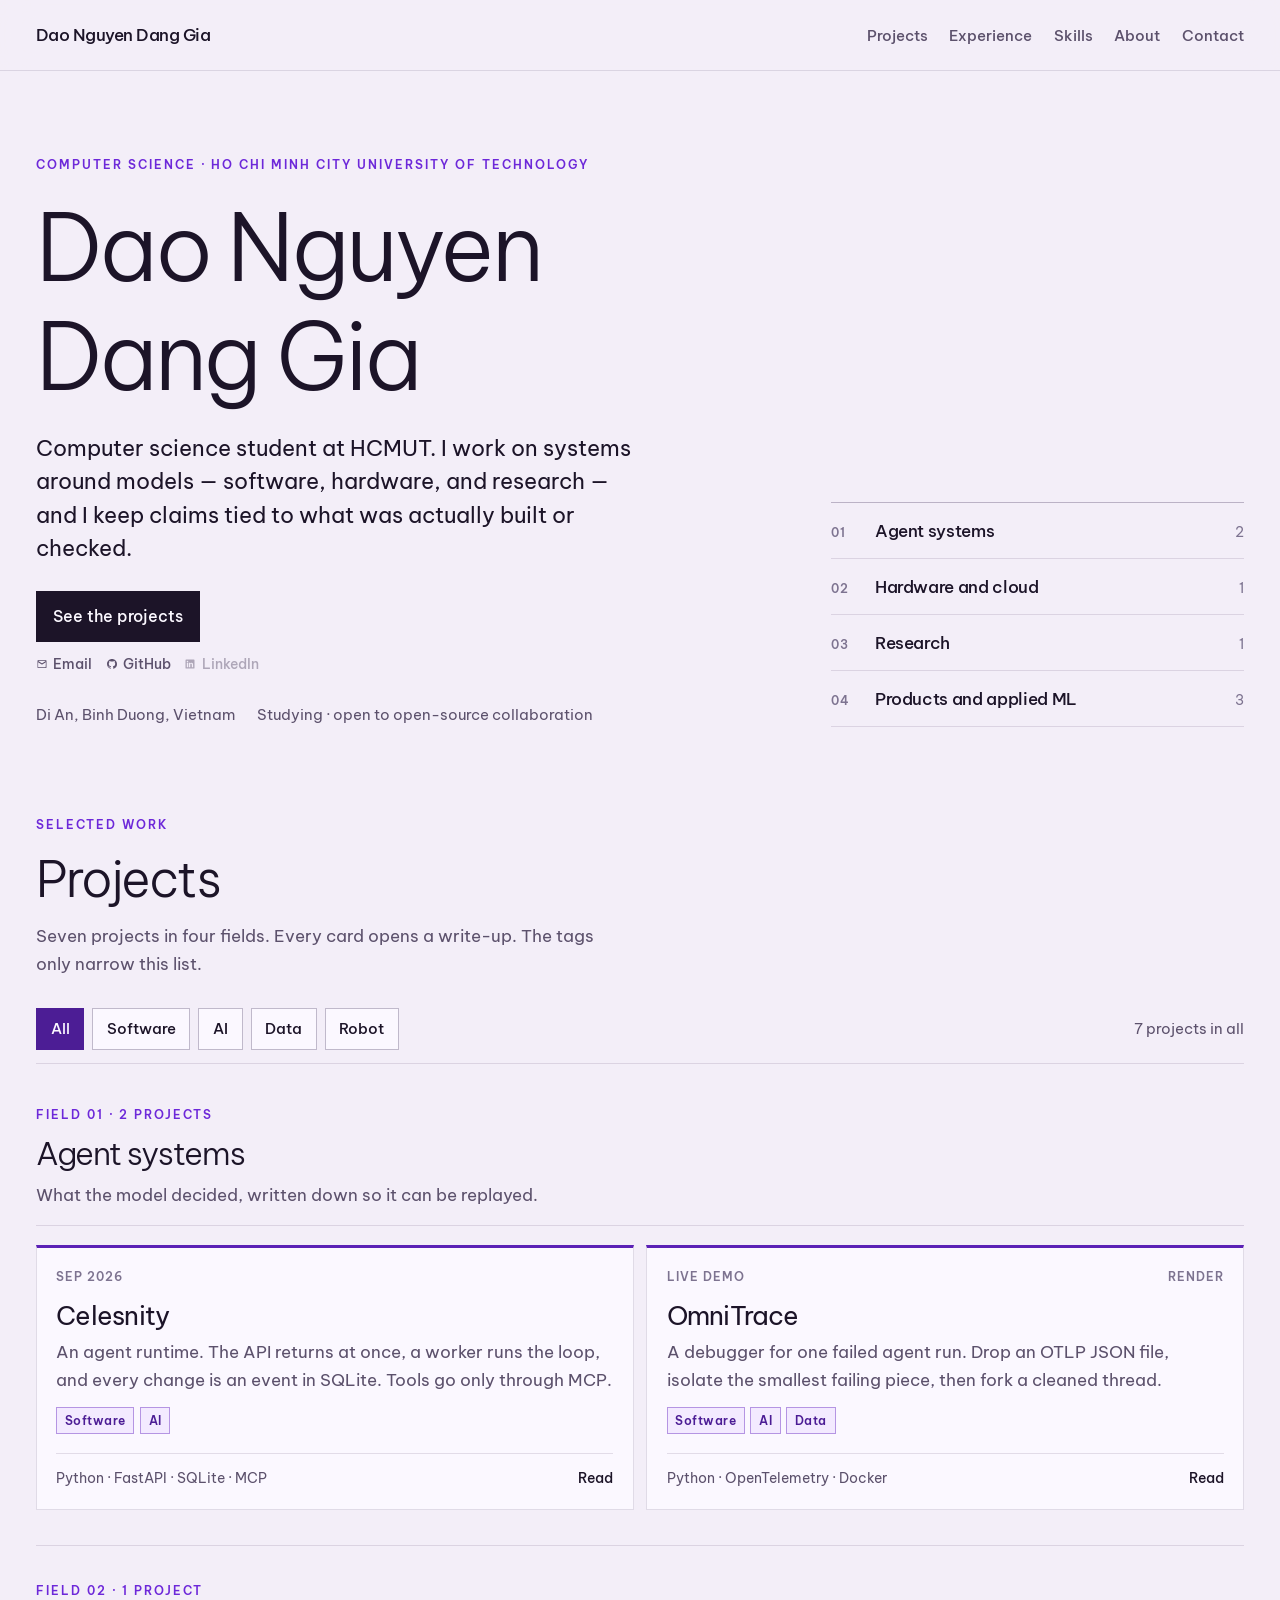
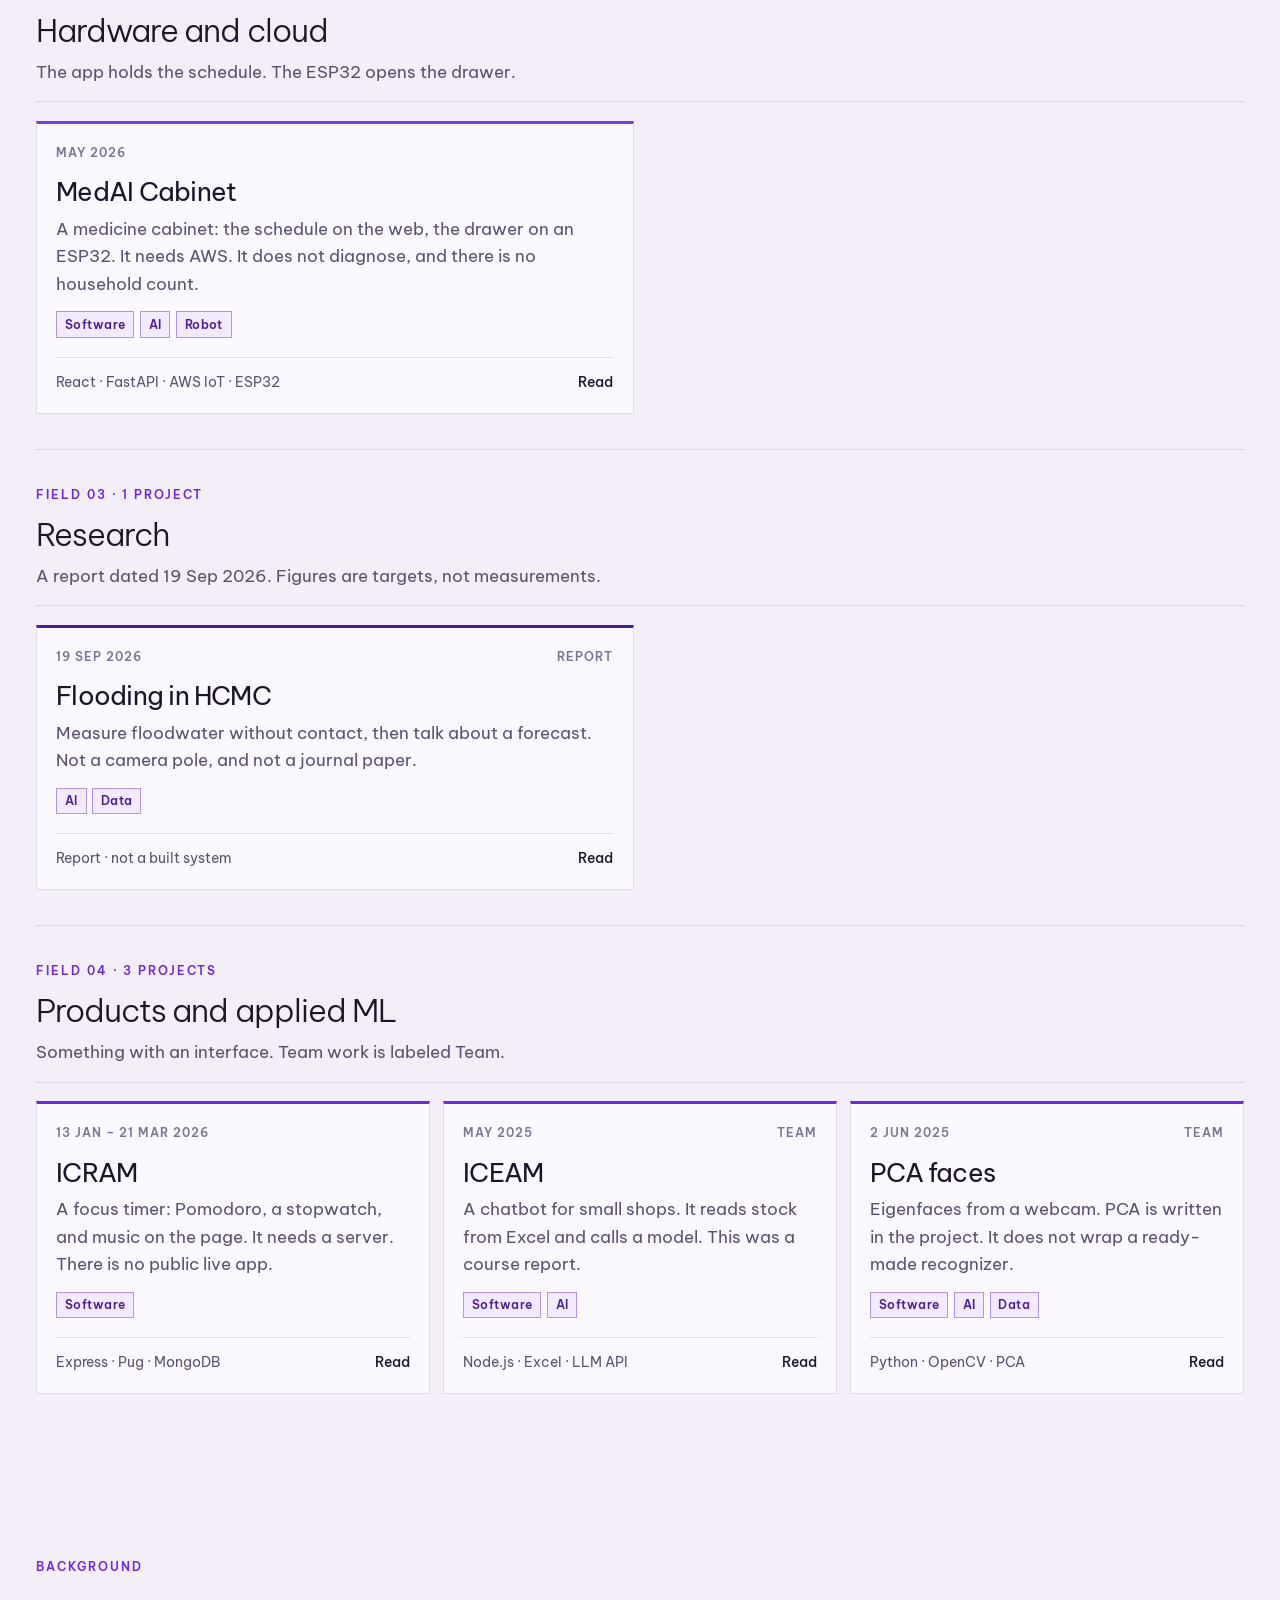
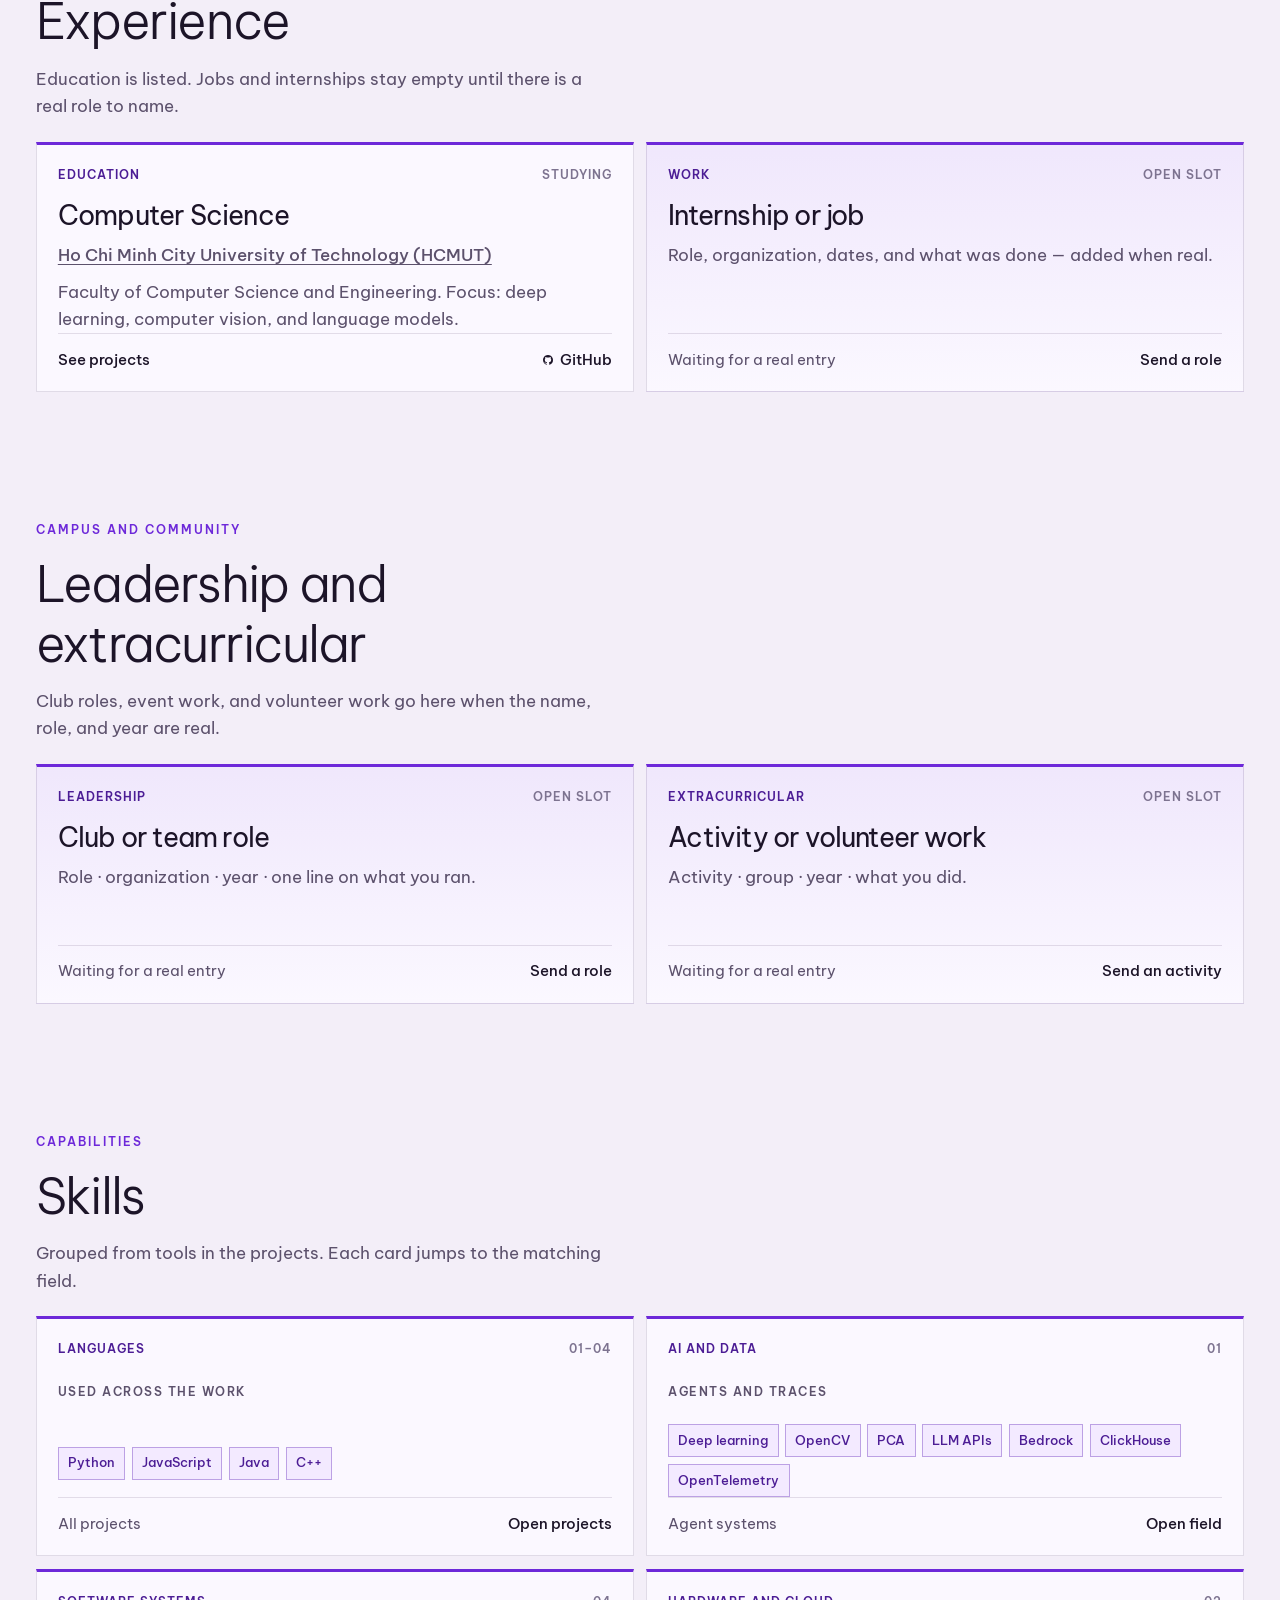
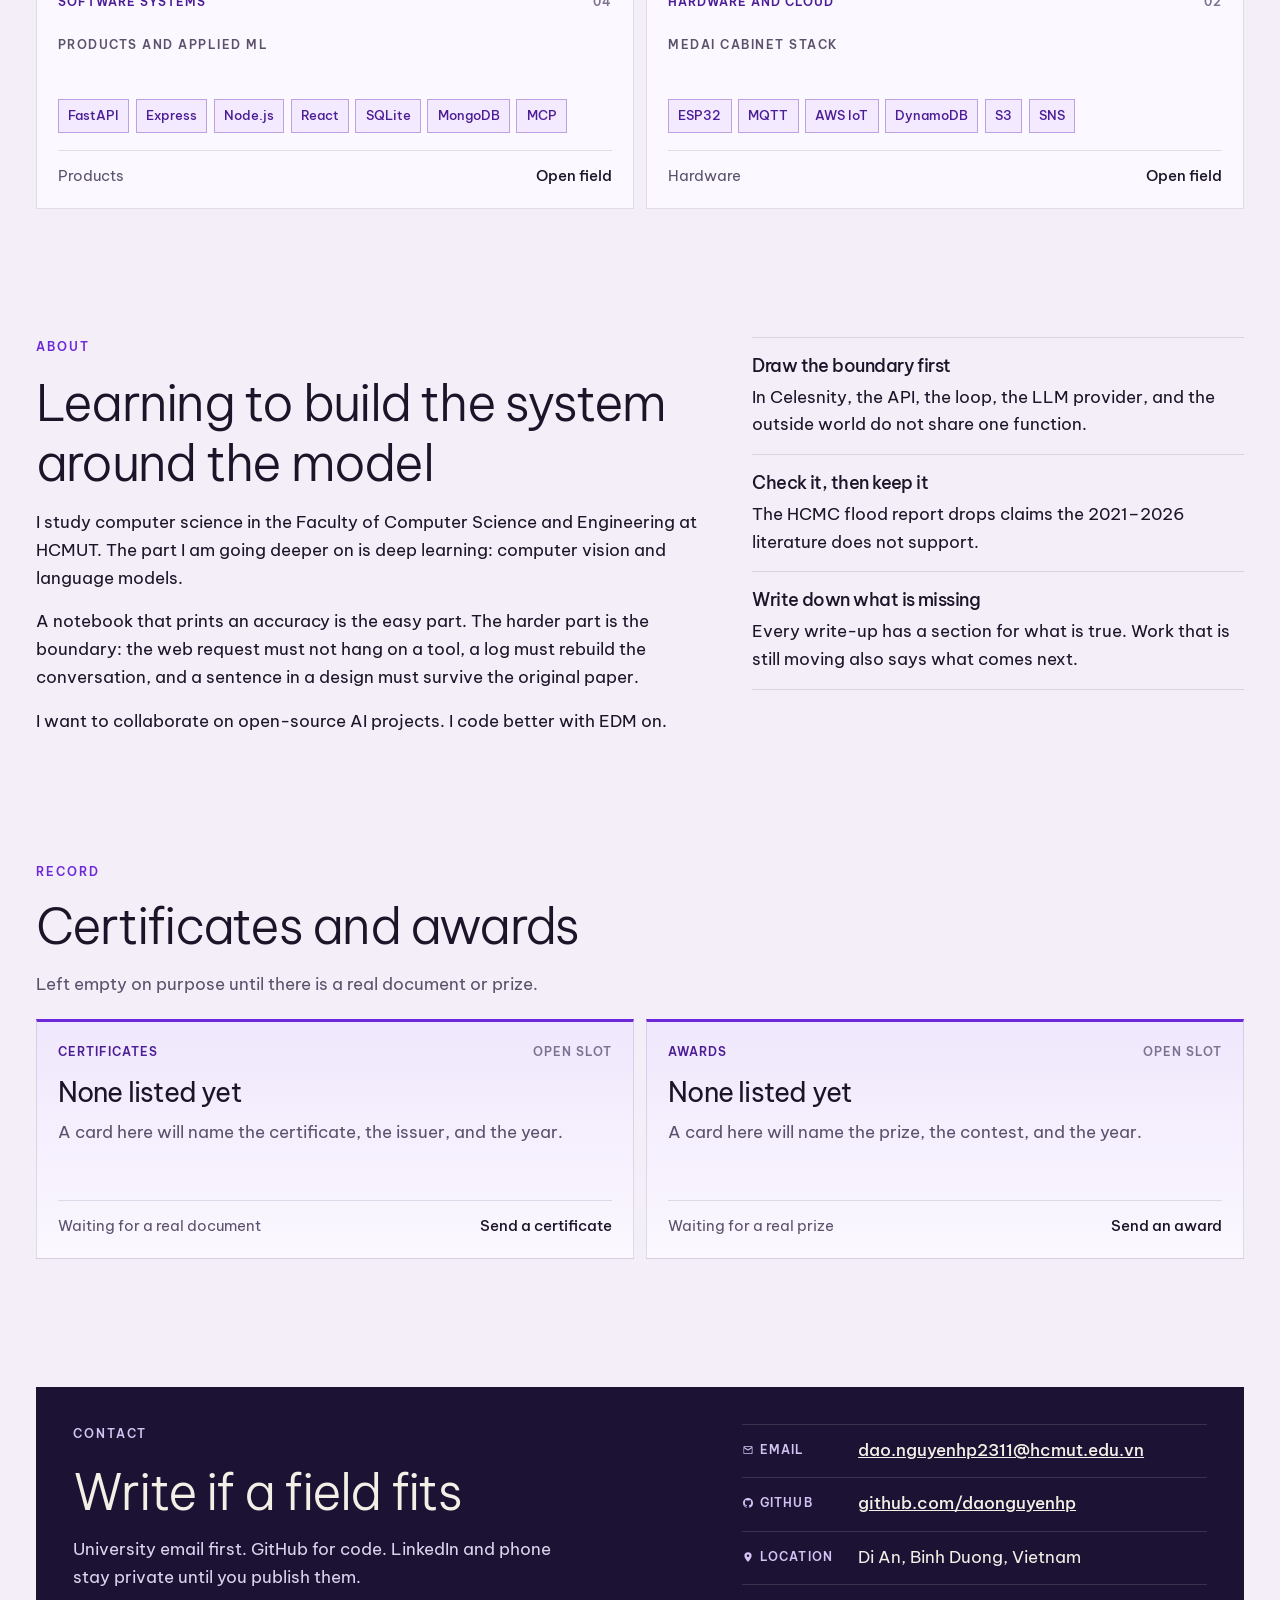
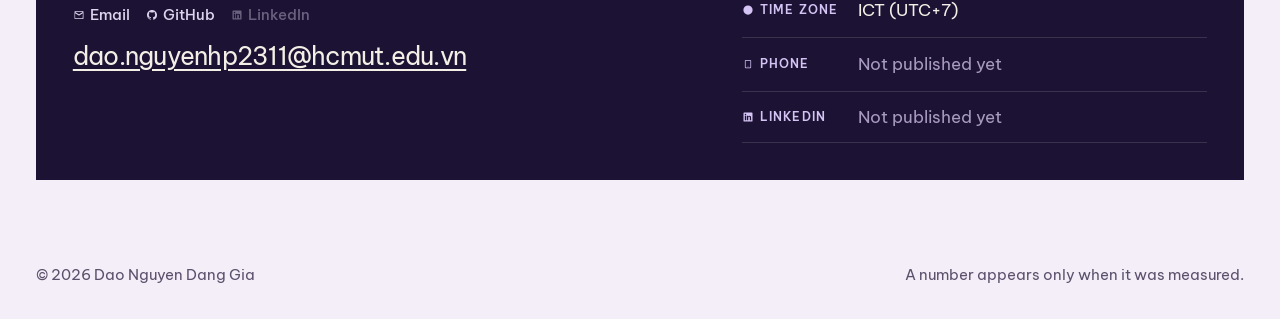
==== commit 0f938e6c: "Update OmniTrace copy for the live Render demo and public repo." ====
--- a/index.html
+++ b/index.html
@@ -129,11 +129,11 @@
               <div class="card-foot"><span>Python · FastAPI · SQLite · MCP</span><span>Read</span></div>
             </a>
             <a class="card agents" href="work/omnitrace.html" data-tags="software ai data">
-              <div class="card-top"><span>Version 0.1</span><span>In progress</span></div>
+              <div class="card-top"><span>Live demo</span><span>Render</span></div>
               <h3>OmniTrace</h3>
-              <p>Traces for many agents, stored in ClickHouse. Local only. No debug screen yet, and not on GitHub yet.</p>
+              <p>A debugger for one failed agent run. Drop an OTLP JSON file, isolate the smallest failing piece, then fork a cleaned thread.</p>
               <ul class="tags" aria-label="Tags"><li class="tag">Software</li><li class="tag">AI</li><li class="tag">Data</li></ul>
-              <div class="card-foot"><span>Python · OpenTelemetry · ClickHouse</span><span>Read</span></div>
+              <div class="card-foot"><span>Python · OpenTelemetry · Docker</span><span>Read</span></div>
             </a>
           </div>
         </div>
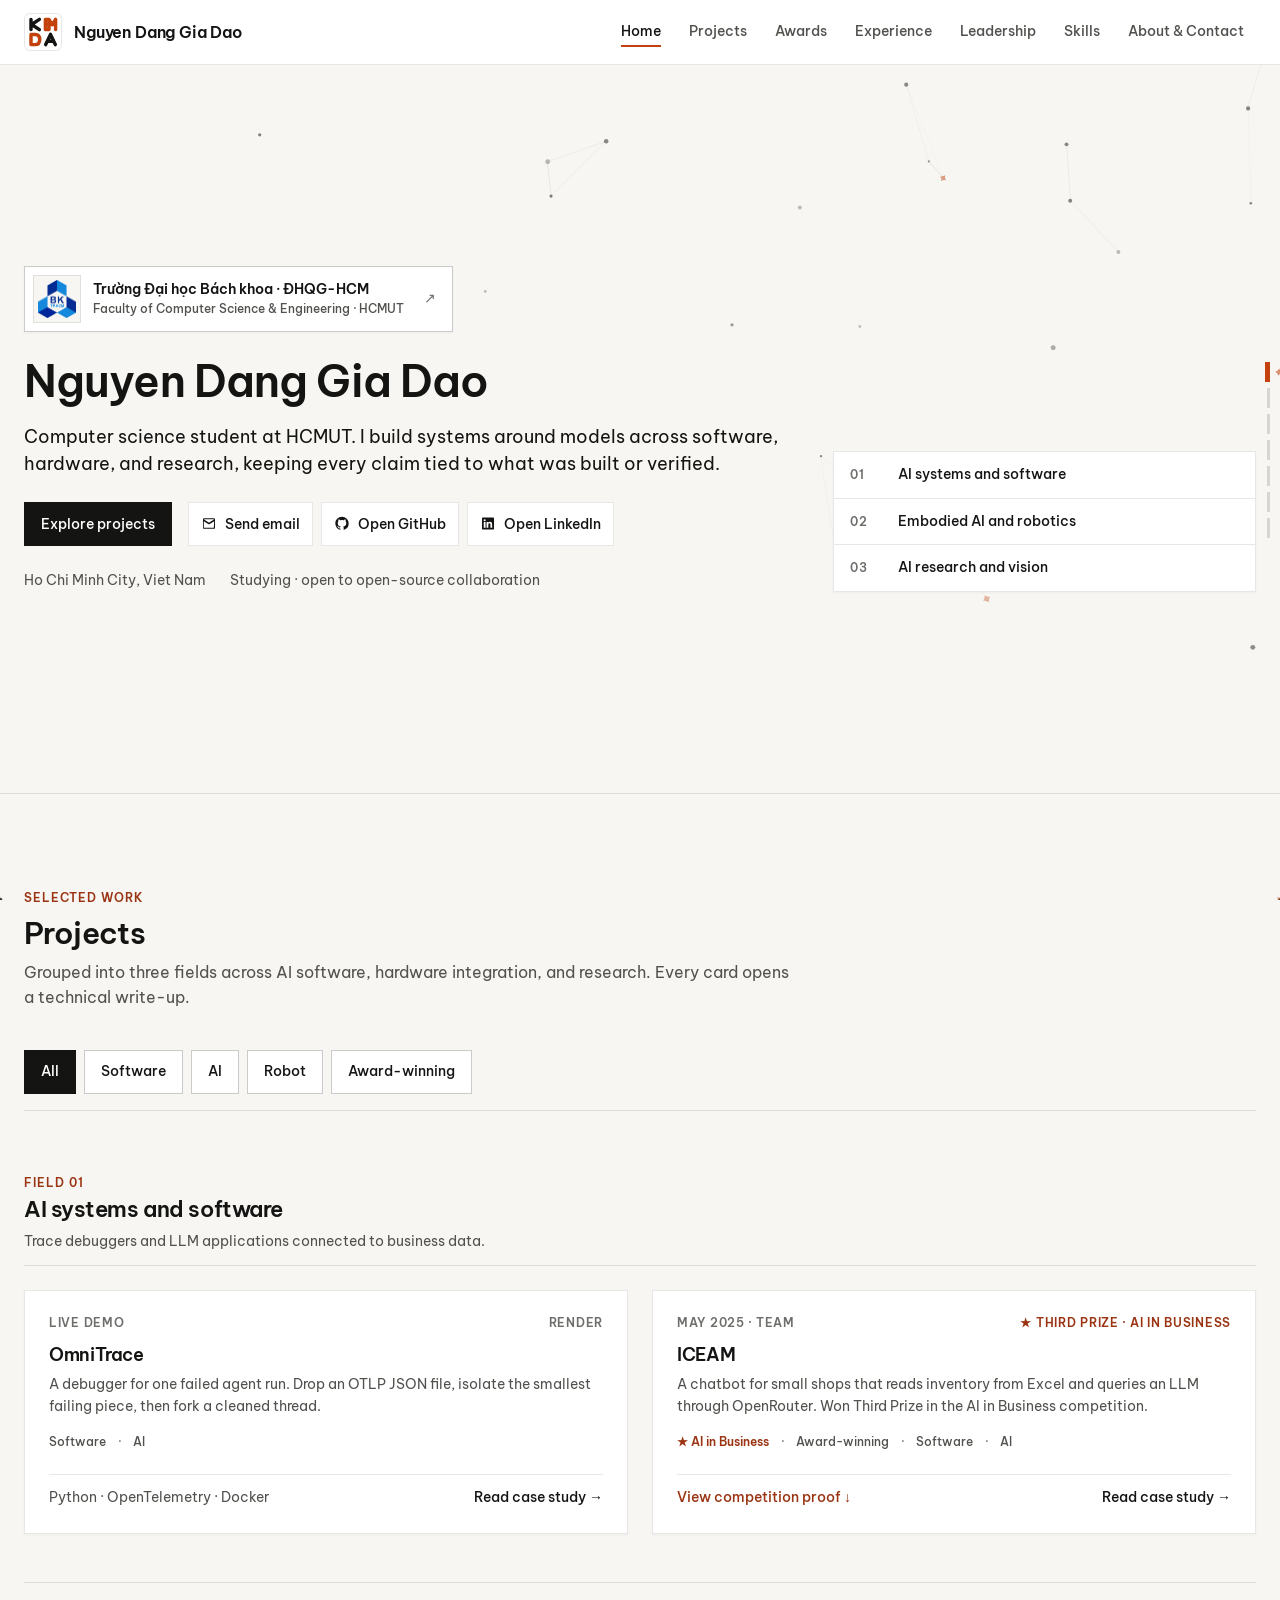
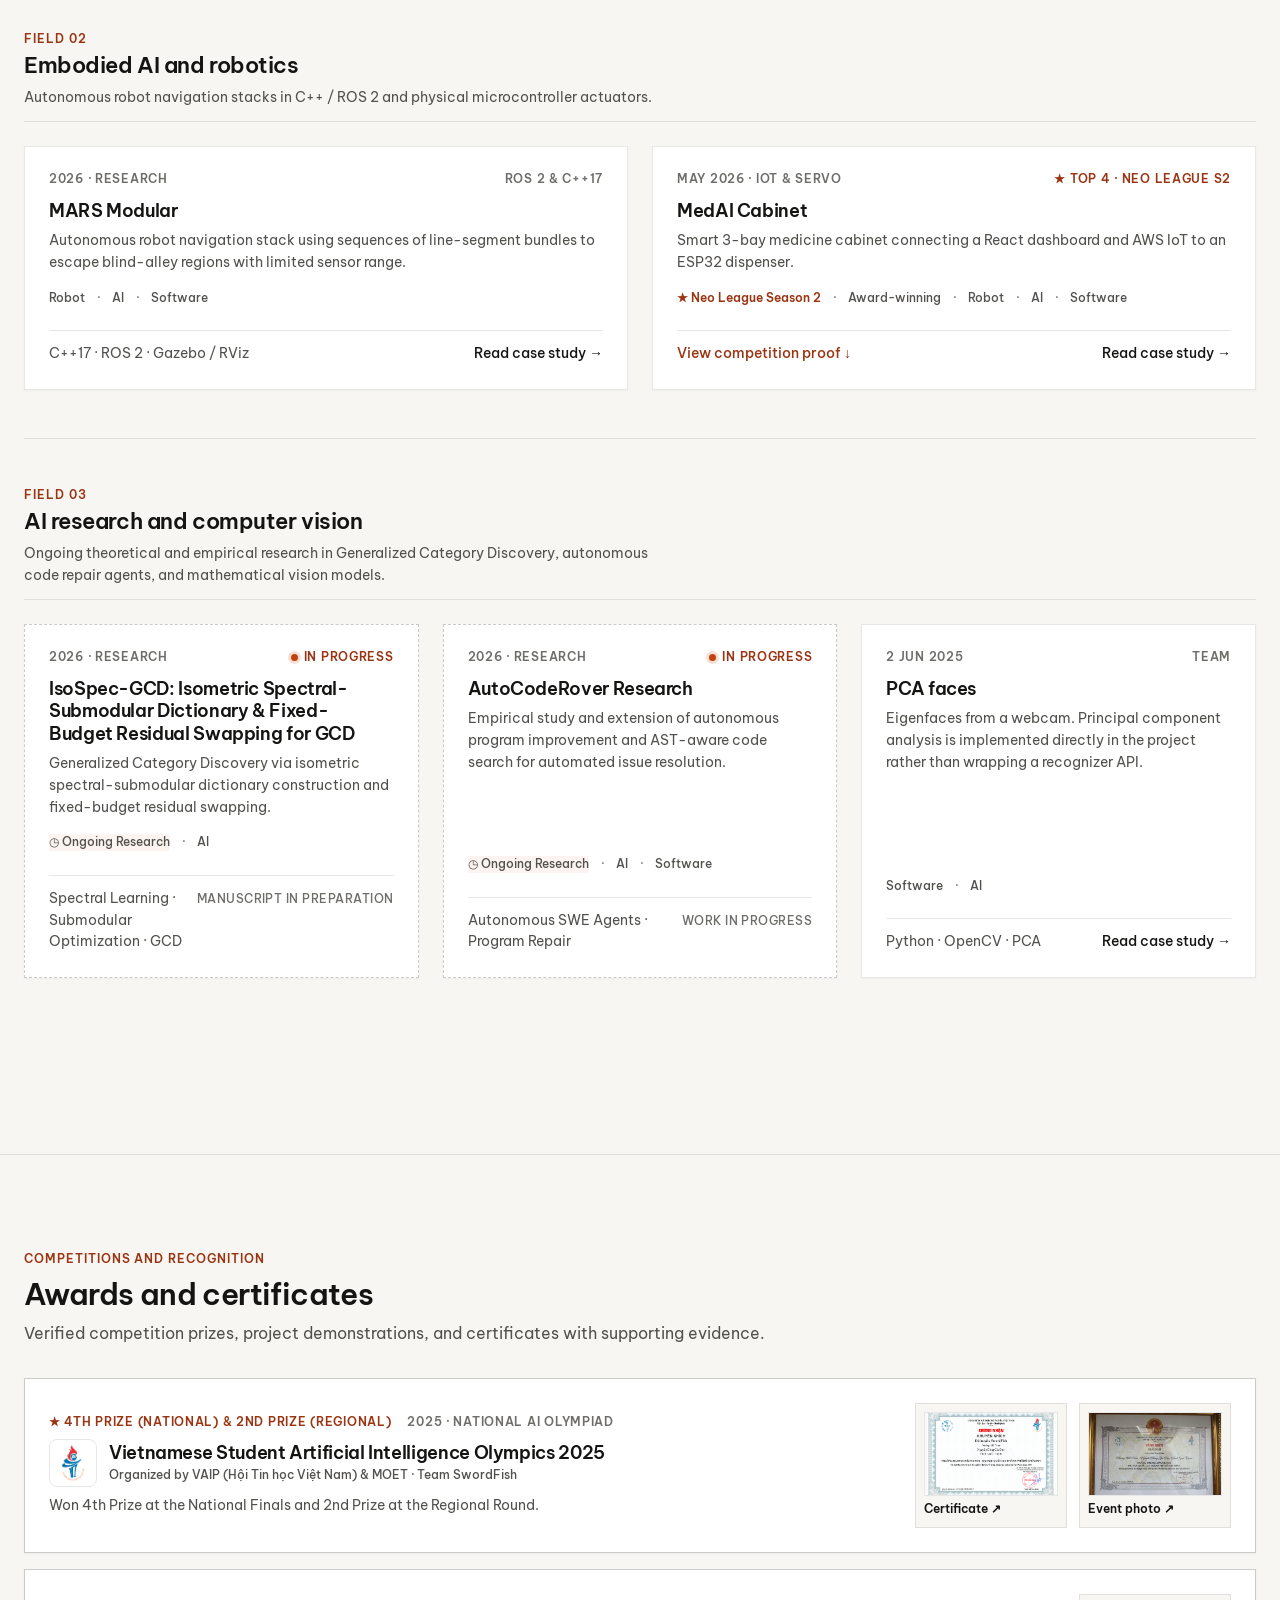
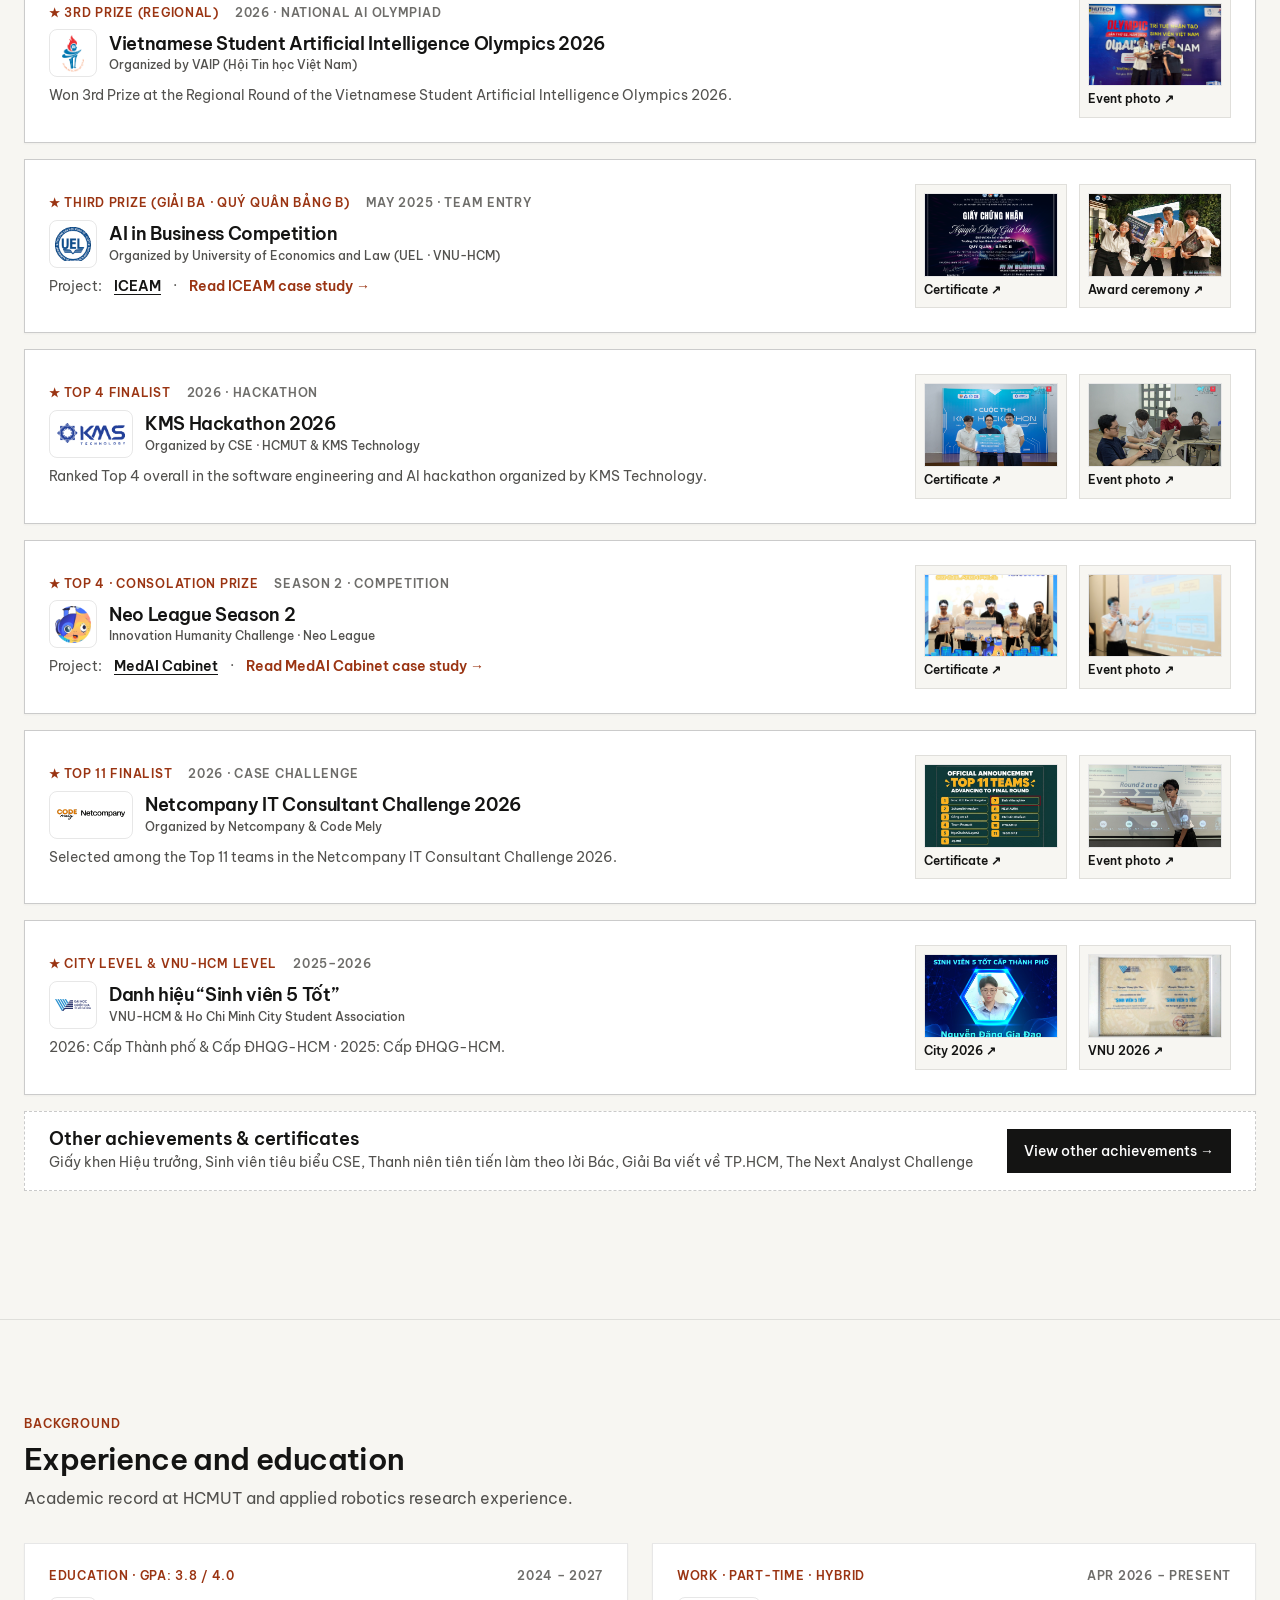
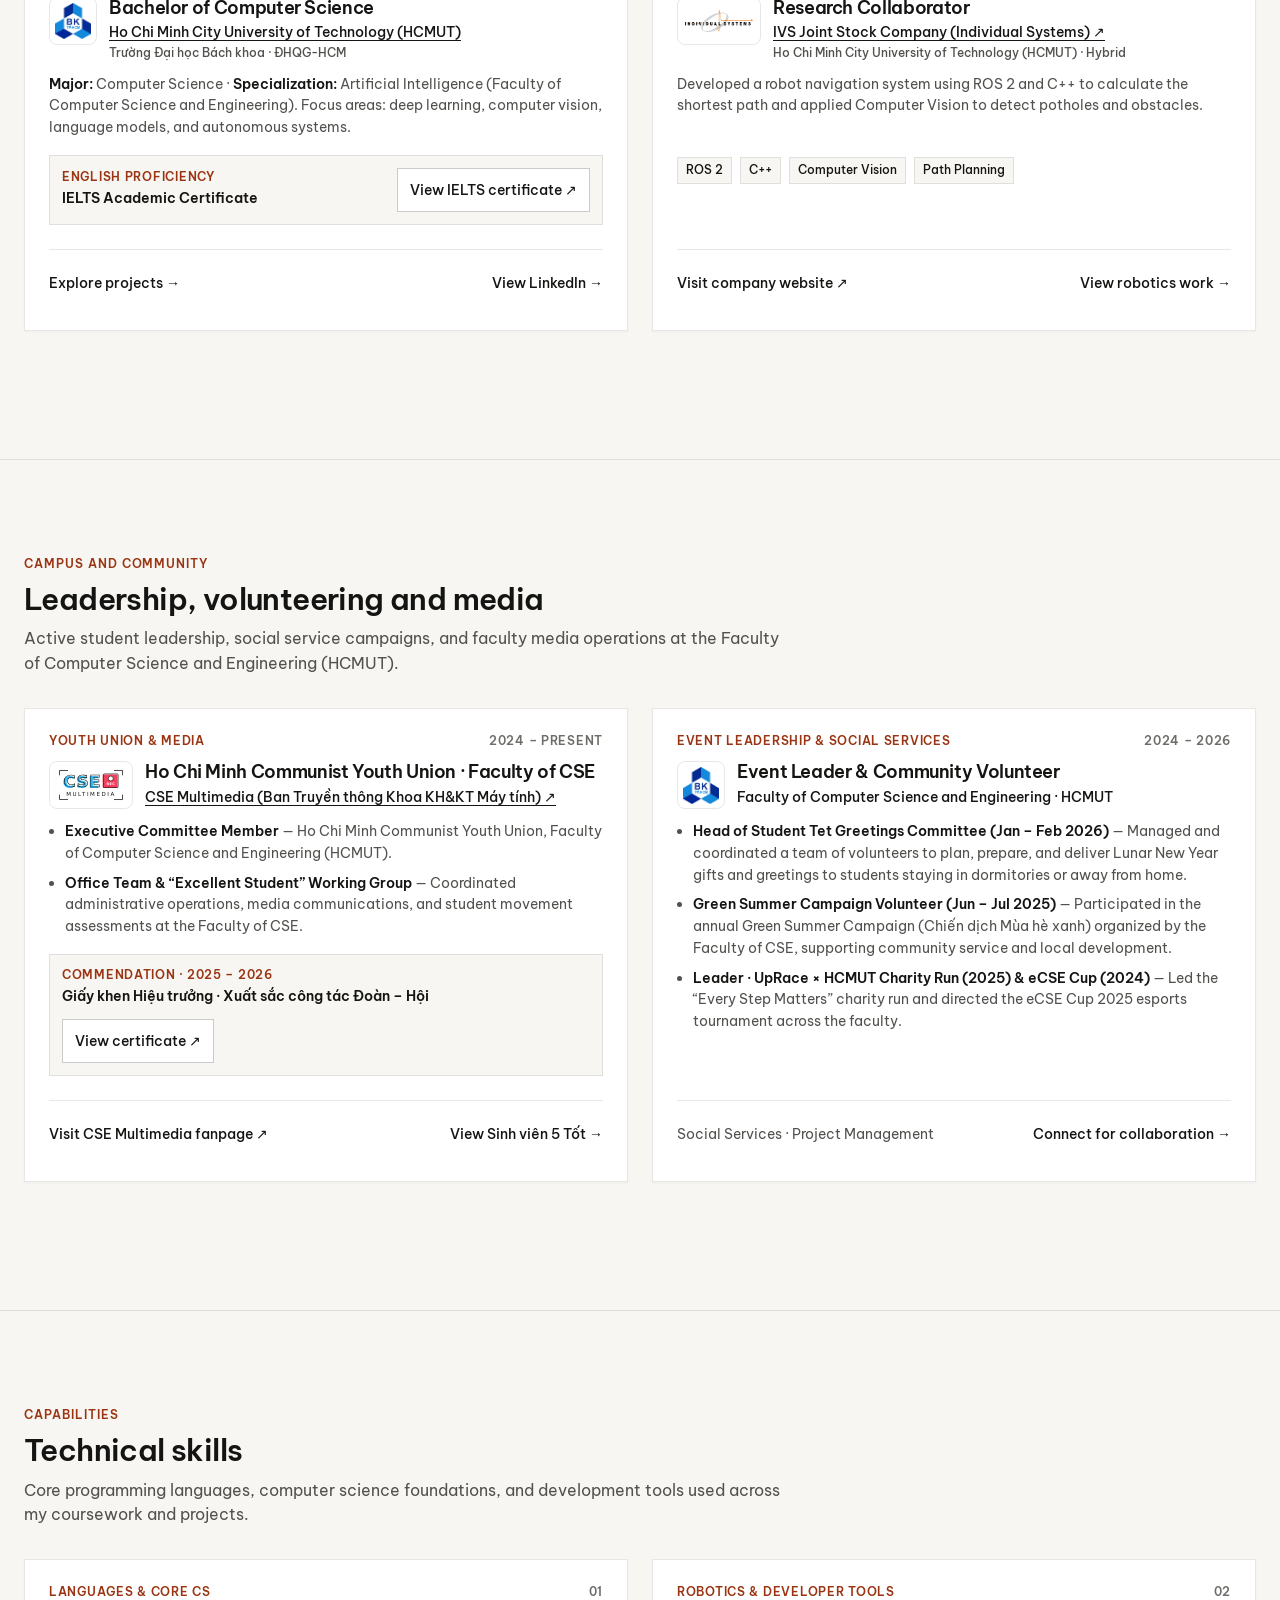
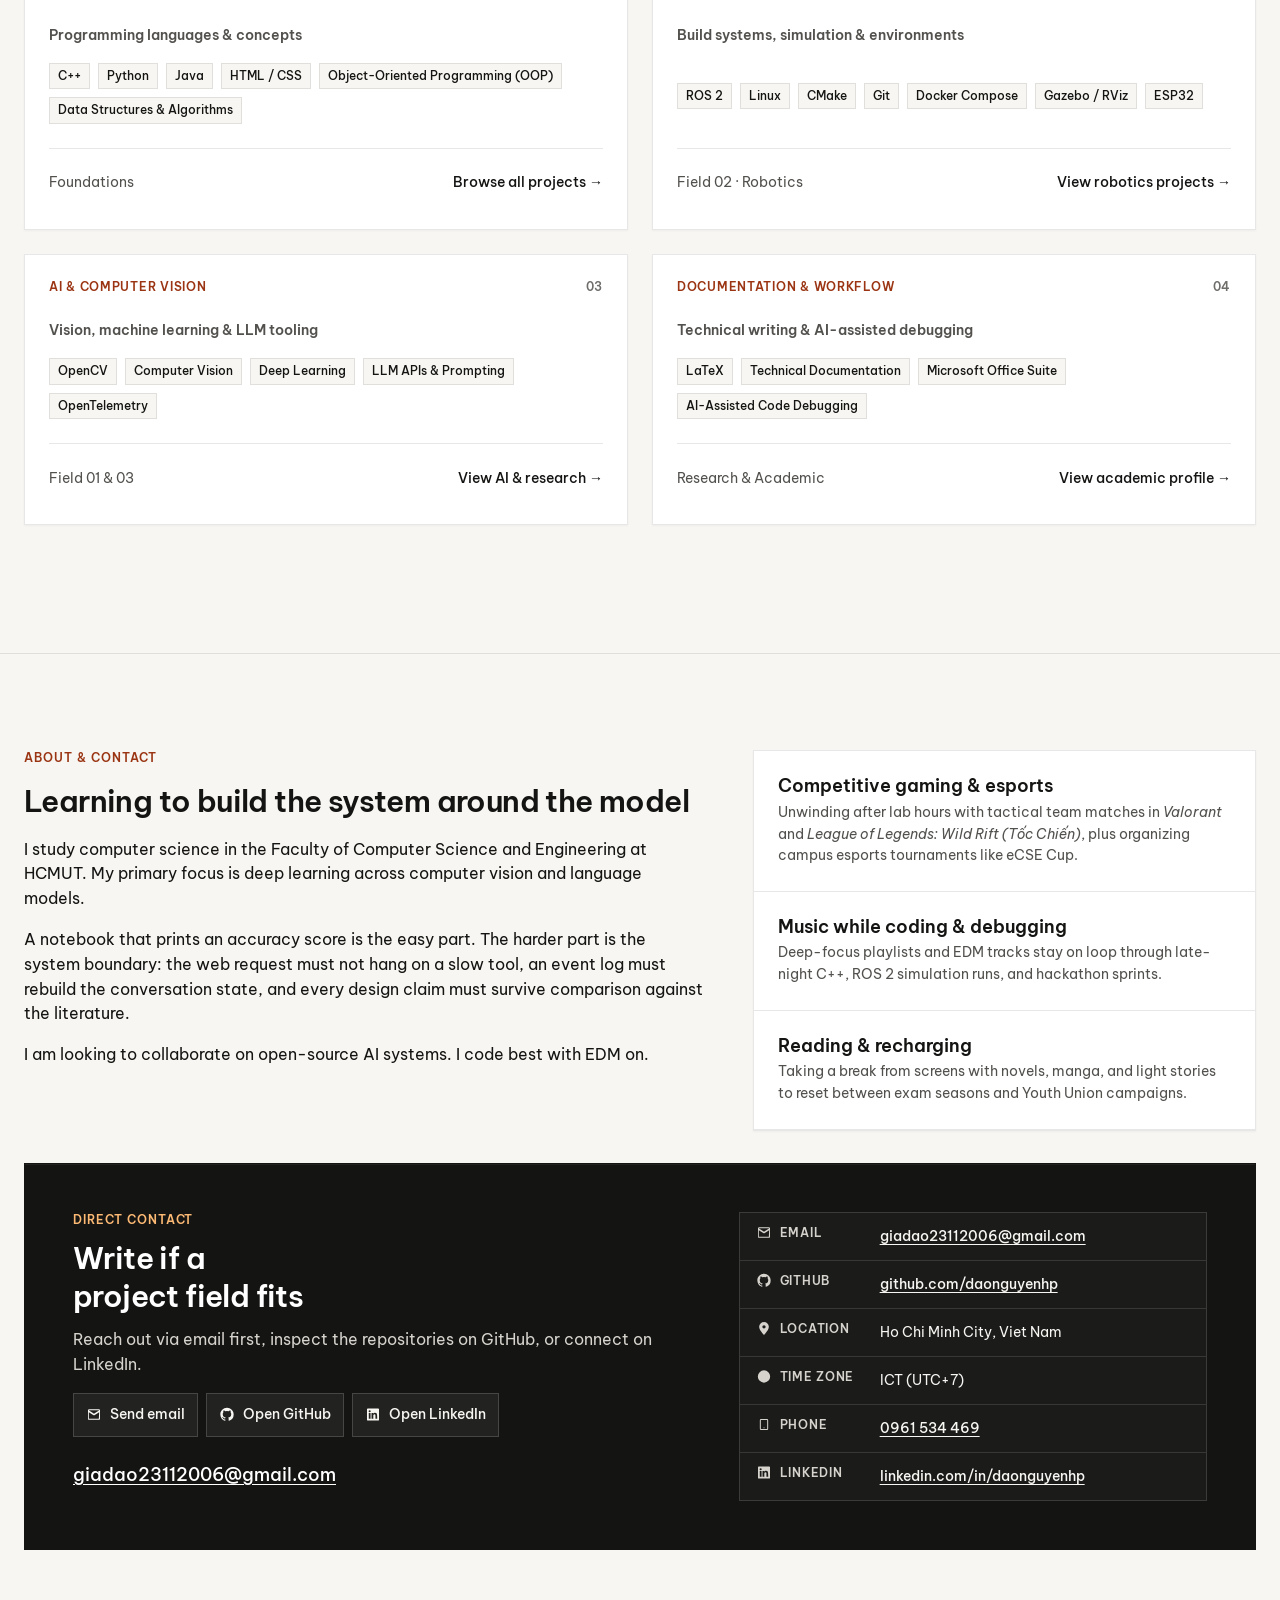
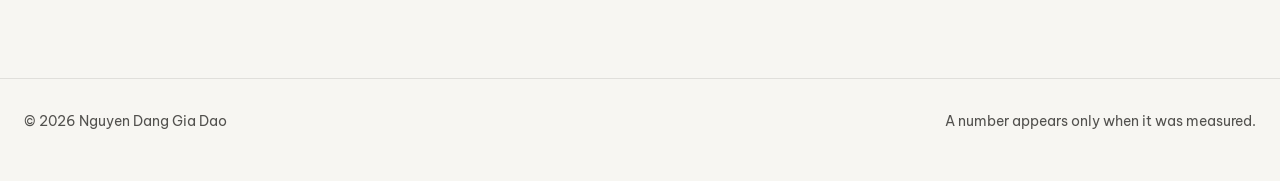
==== commit 45a99624: "Update portfolio: UX redesign, KEMDA branding, awards, MARS Modular & MedAI CAD" ====
--- a/index.html
+++ b/index.html
@@ -1,26 +1,31 @@
 <!DOCTYPE html>
 <html lang="en">
+
 <head>
   <meta charset="utf-8">
   <meta name="viewport" content="width=device-width, initial-scale=1">
-  <title>Dao Nguyen Dang Gia — Computer Science, HCMUT</title>
-  <meta name="description" content="Dao Nguyen Dang Gia, a computer science student at HCMUT. Systems around models: software, hardware, and research.">
-  <meta name="author" content="Dao Nguyen Dang Gia">
-  <meta property="og:title" content="Dao Nguyen Dang Gia">
-  <meta property="og:description" content="Computer science student at HCMUT. Agent systems, hardware, research, and products.">
+  <meta name="theme-color" content="#f7f6f2">
+  <title>Nguyen Dang Gia Dao · Computer Science, HCMUT</title>
+  <meta name="description"
+    content="Nguyen Dang Gia Dao, a computer science student at HCMUT. Systems around models: software, hardware, and research.">
+  <meta name="author" content="Nguyen Dang Gia Dao">
+  <meta property="og:title" content="Nguyen Dang Gia Dao">
+  <meta property="og:description"
+    content="Computer science student at HCMUT. Agent systems, hardware, research, and products.">
   <meta property="og:type" content="website">
   <link rel="icon" href="favicon.svg" type="image/svg+xml">
   <link rel="preconnect" href="https://fonts.googleapis.com">
   <link rel="preconnect" href="https://fonts.gstatic.com" crossorigin>
-  <link href="https://fonts.googleapis.com/css2?family=Be+Vietnam+Pro:ital,wght@0,300;0,400;0,500;0,600;1,400&display=swap" rel="stylesheet">
+  <link href="https://fonts.googleapis.com/css2?family=Be+Vietnam+Pro:ital,wght@0,400;0,500;0,600;1,400&display=swap"
+    rel="stylesheet">
   <link rel="stylesheet" href="css/site.css">
   <script type="application/ld+json">
   {
     "@context": "https://schema.org",
     "@type": "Person",
-    "name": "Dao Nguyen Dang Gia",
+    "name": "Nguyen Dang Gia Dao",
     "alternateName": "Nguyễn Đăng Gia Đạo",
-    "email": "dao.nguyenhp2311@hcmut.edu.vn",
+    "email": "giadao23112006@gmail.com",
     "jobTitle": "Computer Science Student",
     "url": "https://github.com/daonguyenhp",
     "affiliation": {
@@ -30,67 +35,130 @@
     },
     "address": {
       "@type": "PostalAddress",
-      "addressLocality": "Di An",
-      "addressRegion": "Binh Duong",
+      "addressLocality": "Ho Chi Minh City",
+      "addressRegion": "Ho Chi Minh City",
       "addressCountry": "VN"
     },
-    "sameAs": ["https://github.com/daonguyenhp"]
+    "sameAs": [
+      "https://github.com/daonguyenhp",
+      "https://www.linkedin.com/in/daonguyenhp/"
+    ]
   }
   </script>
 </head>
+
 <body>
-  <a class="skip" href="#content">Skip to content</a>
+  <a class="skip" href="#content">Skip to main content</a>
   <header class="site-header">
     <div class="wrap">
-      <a class="mark" href="index.html"><span class="mark-full">Dao Nguyen Dang Gia</span><span class="mark-short">Dao</span></a>
+      <a class="mark" href="index.html" translate="no">
+        <img class="mark-logo" src="images/kemda-logo.svg" alt="KEMDA" width="38" height="38">
+        <span class="mark-full">Nguyen Dang Gia Dao</span>
+        <span class="mark-short">KEMDA</span>
+      </a>
       <div class="nav-wrap">
-        <input class="nav-toggle" id="nav-toggle" type="checkbox">
-        <label class="nav-burger" for="nav-toggle">Menu</label>
-        <nav class="nav-links" aria-label="Primary">
+        <button class="nav-burger" type="button" data-nav-burger aria-expanded="false" aria-controls="primary-nav">Open
+          menu</button>
+        <nav class="nav-links" id="primary-nav" aria-label="Primary">
+          <a href="#home" aria-current="page">Home</a>
           <a href="#work">Projects</a>
+          <a href="#awards">Awards</a>
           <a href="#experience">Experience</a>
+          <a href="#leadership">Leadership</a>
           <a href="#skills">Skills</a>
-          <a href="#about">About</a>
-          <a href="#contact">Contact</a>
+          <a href="#about">About &amp; Contact</a>
         </nav>
       </div>
     </div>
   </header>
 
+  <nav class="section-rail" aria-label="Section progress">
+    <a class="rail-link is-passed is-active" href="#home" data-rail-link="home" aria-current="page">
+      <span class="rail-label">Home</span>
+      <span class="rail-pip" aria-hidden="true"></span>
+    </a>
+    <a class="rail-link" href="#work" data-rail-link="work">
+      <span class="rail-label">Projects</span>
+      <span class="rail-pip" aria-hidden="true"></span>
+    </a>
+    <a class="rail-link" href="#awards" data-rail-link="awards">
+      <span class="rail-label">Awards</span>
+      <span class="rail-pip" aria-hidden="true"></span>
+    </a>
+    <a class="rail-link" href="#experience" data-rail-link="experience">
+      <span class="rail-label">Experience</span>
+      <span class="rail-pip" aria-hidden="true"></span>
+    </a>
+    <a class="rail-link" href="#leadership" data-rail-link="leadership">
+      <span class="rail-label">Leadership</span>
+      <span class="rail-pip" aria-hidden="true"></span>
+    </a>
+    <a class="rail-link" href="#skills" data-rail-link="skills">
+      <span class="rail-label">Skills</span>
+      <span class="rail-pip" aria-hidden="true"></span>
+    </a>
+    <a class="rail-link" href="#about" data-rail-link="about">
+      <span class="rail-label">About</span>
+      <span class="rail-pip" aria-hidden="true"></span>
+    </a>
+  </nav>
+
   <main id="content">
-    <section class="hero">
+    <section class="hero" id="home">
       <div class="wrap hero-layout">
         <div>
-          <p class="eyebrow">Computer Science · Ho Chi Minh City University of Technology</p>
-          <h1>Dao Nguyen Dang Gia</h1>
-          <p class="lede">Computer science student at HCMUT. I work on systems around models — software, hardware, and research — and I keep claims tied to what was actually built or checked.</p>
+          <a class="uni-badge" href="https://www.hcmut.edu.vn/" rel="noopener"
+            aria-label="Ho Chi Minh City University of Technology (Trường Đại học Bách khoa, ĐHQG-HCM)">
+            <span class="uni-logo-frame">
+              <img class="uni-logo" src="images/hcmut-logo.png" alt="Logo Trường Đại học Bách khoa TP.HCM (HCMUT)"
+                width="44" height="44" fetchpriority="high">
+            </span>
+            <span class="uni-text">
+              <span class="uni-vi" lang="vi" translate="no">Trường Đại học Bách khoa · ĐHQG-HCM</span>
+              <span class="uni-en">Faculty of Computer Science &amp; Engineering · HCMUT</span>
+            </span>
+            <span class="uni-arrow" aria-hidden="true">↗</span>
+          </a>
+          <h1 translate="no">Nguyen Dang Gia Dao</h1>
+          <p class="lede">Computer science student at HCMUT. I build systems around models across software, hardware,
+            and research, keeping every claim tied to what was built or verified.</p>
           <div class="hero-actions">
-            <a class="button" href="#work">See the projects</a>
+            <a class="button" href="#work">Explore projects</a>
             <div class="social-row" aria-label="Contact links">
-              <a class="social" href="mailto:dao.nguyenhp2311@hcmut.edu.vn">
-                <svg class="social-icon" viewBox="0 0 24 24" aria-hidden="true"><path fill="currentColor" d="M3 5.75A1.75 1.75 0 0 1 4.75 4h14.5A1.75 1.75 0 0 1 21 5.75v12.5A1.75 1.75 0 0 1 19.25 20H4.75A1.75 1.75 0 0 1 3 18.25Zm1.75-.25a.25.25 0 0 0-.25.25v.43l7.1 4.44a.75.75 0 0 0 .8 0l7.1-4.44v-.43a.25.25 0 0 0-.25-.25Zm15 3.1-6.52 4.08a2.25 2.25 0 0 1-2.46 0L4.25 8.6v9.65c0 .138.112.25.25.25h14.5a.25.25 0 0 0 .25-.25Z"/></svg>
-                <span>Email</span>
+              <a class="social" href="mailto:giadao23112006@gmail.com">
+                <svg class="social-icon" viewBox="0 0 24 24" aria-hidden="true">
+                  <path fill="currentColor"
+                    d="M3 5.75A1.75 1.75 0 0 1 4.75 4h14.5A1.75 1.75 0 0 1 21 5.75v12.5A1.75 1.75 0 0 1 19.25 20H4.75A1.75 1.75 0 0 1 3 18.25Zm1.75-.25a.25.25 0 0 0-.25.25v.43l7.1 4.44a.75.75 0 0 0 .8 0l7.1-4.44v-.43a.25.25 0 0 0-.25-.25Zm15 3.1-6.52 4.08a2.25 2.25 0 0 1-2.46 0L4.25 8.6v9.65c0 .138.112.25.25.25h14.5a.25.25 0 0 0 .25-.25Z" />
+                </svg>
+                <span>Send email</span>
               </a>
               <a class="social" href="https://github.com/daonguyenhp" rel="noopener">
-                <svg class="social-icon" viewBox="0 0 24 24" aria-hidden="true"><path fill="currentColor" d="M12 2C6.477 2 2 6.486 2 12.021c0 4.425 2.865 8.18 6.839 9.504.5.093.682-.217.682-.483 0-.237-.009-.866-.013-1.7-2.782.605-3.369-1.343-3.369-1.343-.454-1.158-1.11-1.467-1.11-1.467-.908-.621.069-.608.069-.608 1.003.07 1.531 1.032 1.531 1.032.892 1.53 2.341 1.088 2.91.833.091-.647.35-1.088.636-1.339-2.22-.253-4.555-1.113-4.555-4.951 0-1.093.39-1.988 1.029-2.688-.103-.253-.446-1.272.098-2.65 0 0 .84-.27 2.75 1.026A9.564 9.564 0 0 1 12 6.844a9.56 9.56 0 0 1 2.504.337c1.909-1.296 2.747-1.026 2.747-1.026.546 1.378.203 2.397.1 2.65.64.7 1.028 1.595 1.028 2.688 0 3.848-2.339 4.695-4.566 4.943.359.31.678.92.678 1.855 0 1.338-.012 2.419-.012 2.747 0 .268.18.58.688.482A10.02 10.02 0 0 0 22 12.021C22 6.486 17.523 2 12 2Z"/></svg>
-                <span>GitHub</span>
+                <svg class="social-icon" viewBox="0 0 24 24" aria-hidden="true">
+                  <path fill="currentColor"
+                    d="M12 2C6.477 2 2 6.486 2 12.021c0 4.425 2.865 8.18 6.839 9.504.5.093.682-.217.682-.483 0-.237-.009-.866-.013-1.7-2.782.605-3.369-1.343-3.369-1.343-.454-1.158-1.11-1.467-1.11-1.467-.908-.621.069-.608.069-.608 1.003.07 1.531 1.032 1.531 1.032.892 1.53 2.341 1.088 2.91.833.091-.647.35-1.088.636-1.339-2.22-.253-4.555-1.113-4.555-4.951 0-1.093.39-1.988 1.029-2.688-.103-.253-.446-1.272.098-2.65 0 0 .84-.27 2.75 1.026A9.564 9.564 0 0 1 12 6.844a9.56 9.56 0 0 1 2.504.337c1.909-1.296 2.747-1.026 2.747-1.026.546 1.378.203 2.397.1 2.65.64.7 1.028 1.595 1.028 2.688 0 3.848-2.339 4.695-4.566 4.943.359.31.678.92.678 1.855 0 1.338-.012 2.419-.012 2.747 0 .268.18.58.688.482A10.02 10.02 0 0 0 22 12.021C22 6.486 17.523 2 12 2Z" />
+                </svg>
+                <span>Open GitHub</span>
               </a>
-              <span class="social is-pending" title="LinkedIn not published yet">
-                <svg class="social-icon" viewBox="0 0 24 24" aria-hidden="true"><path fill="currentColor" d="M19.75 3H4.25A1.25 1.25 0 0 0 3 4.25v15.5A1.25 1.25 0 0 0 4.25 21h15.5A1.25 1.25 0 0 0 21 19.75V4.25A1.25 1.25 0 0 0 19.75 3ZM8.34 18.34H5.67V9.67h2.67Zm-1.34-9.8a1.55 1.55 0 1 1 0-3.1 1.55 1.55 0 0 1 0 3.1Zm11.34 9.8h-2.67v-4.46c0-1.06-.02-2.43-1.48-2.43-1.48 0-1.71 1.16-1.71 2.35v4.54h-2.67V9.67h2.56v1.18h.04a2.8 2.8 0 0 1 2.52-1.38c2.7 0 3.2 1.78 3.2 4.09Z"/></svg>
-                <span>LinkedIn</span>
-              </span>
+              <a class="social" href="https://www.linkedin.com/in/daonguyenhp/" rel="noopener">
+                <svg class="social-icon" viewBox="0 0 24 24" aria-hidden="true">
+                  <path fill="currentColor"
+                    d="M19.75 3H4.25A1.25 1.25 0 0 0 3 4.25v15.5A1.25 1.25 0 0 0 4.25 21h15.5A1.25 1.25 0 0 0 21 19.75V4.25A1.25 1.25 0 0 0 19.75 3ZM8.34 18.34H5.67V9.67h2.67Zm-1.34-9.8a1.55 1.55 0 1 1 0-3.1 1.55 1.55 0 0 1 0 3.1Zm11.34 9.8h-2.67v-4.46c0-1.06-.02-2.43-1.48-2.43-1.48 0-1.71 1.16-1.71 2.35v4.54h-2.67V9.67h2.56v1.18h.04a2.8 2.8 0 0 1 2.52-1.38c2.7 0 3.2 1.78 3.2 4.09Z" />
+                </svg>
+                <span>Open LinkedIn</span>
+              </a>
             </div>
           </div>
           <div class="meta-row">
-            <span>Di An, Binh Duong, Vietnam</span>
+            <span>Ho Chi Minh City, Viet Nam</span>
             <span>Studying · open to open-source collaboration</span>
           </div>
         </div>
-        <nav class="field-jump" id="fields" aria-label="Fields">
-          <a href="#agents"><span class="jump-no">01</span><span class="jump-name">Agent systems</span><span class="jump-count">2</span></a>
-          <a href="#hardware"><span class="jump-no">02</span><span class="jump-name">Hardware and cloud</span><span class="jump-count">1</span></a>
-          <a href="#research"><span class="jump-no">03</span><span class="jump-name">Research</span><span class="jump-count">1</span></a>
-          <a href="#products"><span class="jump-no">04</span><span class="jump-name">Products and applied ML</span><span class="jump-count">3</span></a>
+        <nav class="field-jump" id="fields" aria-label="Project fields">
+          <a href="#ai-software"><span class="jump-no">01</span><span class="jump-name">AI systems and
+              software</span></a>
+          <a href="#embodied-ai"><span class="jump-no">02</span><span class="jump-name">Embodied AI and
+              robotics</span></a>
+          <a href="#research"><span class="jump-no">03</span><span class="jump-name">AI research and vision</span></a>
         </nav>
       </div>
     </section>
@@ -100,7 +168,9 @@
         <header class="section-head">
           <p class="eyebrow">Selected work</p>
           <h2>Projects</h2>
-          <p class="section-lead">Seven projects in four fields. Every card opens a write-up. The tags only narrow this list.</p>
+          <p class="section-lead">Grouped into three fields across AI software, hardware integration, and research.
+            Every
+            card opens a technical write-up.</p>
         </header>
 
         <div class="filter-bar">
@@ -108,99 +178,456 @@
             <button type="button" data-filter="all" aria-pressed="true">All</button>
             <button type="button" data-filter="software" aria-pressed="false">Software</button>
             <button type="button" data-filter="ai" aria-pressed="false">AI</button>
-            <button type="button" data-filter="data" aria-pressed="false">Data</button>
             <button type="button" data-filter="robot" aria-pressed="false">Robot</button>
-          </div>
-          <p class="filter-status" data-filter-status></p>
-        </div>
-
-        <div class="field-block" id="agents">
+            <button type="button" data-filter="award" aria-pressed="false">Award-winning</button>
+          </div>
+        </div>
+
+        <section class="filter-empty" data-filter-empty hidden aria-labelledby="filter-empty-title">
+          <h3 id="filter-empty-title">No projects match this tag yet</h3>
+          <p>Reset the active tag to view all project write-ups across the three fields.</p>
+          <button type="button" class="button-secondary" data-clear-filters>Show all projects</button>
+        </section>
+
+        <div class="field-block" id="ai-software">
           <header class="field-head">
-            <p class="eyebrow">Field 01 · 2 projects</p>
-            <h3 class="field-title">Agent systems</h3>
-            <p class="field-note">What the model decided, written down so it can be replayed.</p>
+            <p class="eyebrow">Field 01</p>
+            <h3 class="field-title">AI systems and software</h3>
+            <p class="field-note">Trace debuggers and LLM applications connected to business data.</p>
           </header>
           <div class="cards two">
-            <a class="card agents" href="work/celesnity.html" data-tags="software ai">
-              <div class="card-top"><span>Sep 2026</span></div>
-              <h3>Celesnity</h3>
-              <p>An agent runtime. The API returns at once, a worker runs the loop, and every change is an event in SQLite. Tools go only through MCP.</p>
-              <ul class="tags" aria-label="Tags"><li class="tag">Software</li><li class="tag">AI</li></ul>
-              <div class="card-foot"><span>Python · FastAPI · SQLite · MCP</span><span>Read</span></div>
+            <a class="card agents" href="work/omnitrace.html" data-tags="software ai">
+              <div class="card-top"><span>Live demo</span><span>Render</span></div>
+              <h3 translate="no">OmniTrace</h3>
+              <p>A debugger for one failed agent run. Drop an OTLP JSON file, isolate the smallest failing piece, then
+                fork a cleaned thread.</p>
+              <ul class="tags" aria-label="Tags">
+                <li class="tag">Software</li>
+                <li class="tag">AI</li>
+              </ul>
+              <div class="card-foot"><span>Python · OpenTelemetry · Docker</span><span class="card-action">Read case
+                  study →</span></div>
             </a>
-            <a class="card agents" href="work/omnitrace.html" data-tags="software ai data">
-              <div class="card-top"><span>Live demo</span><span>Render</span></div>
-              <h3>OmniTrace</h3>
-              <p>A debugger for one failed agent run. Drop an OTLP JSON file, isolate the smallest failing piece, then fork a cleaned thread.</p>
-              <ul class="tags" aria-label="Tags"><li class="tag">Software</li><li class="tag">AI</li><li class="tag">Data</li></ul>
-              <div class="card-foot"><span>Python · OpenTelemetry · Docker</span><span>Read</span></div>
+            <article class="card product" data-tags="software ai award">
+              <div class="card-top"><span>May 2025 · Team</span><span class="card-award-pill">★ Third Prize · AI in
+                  Business</span></div>
+              <h3 translate="no"><a class="card-title-link" href="work/iceam.html">ICEAM</a></h3>
+              <p>A chatbot for small shops that reads inventory from Excel and queries an LLM through OpenRouter. Won
+                Third Prize in the AI in Business competition.</p>
+              <ul class="tags" aria-label="Tags">
+                <li class="tag tag-award">★ AI in Business</li>
+                <li class="tag">Award-winning</li>
+                <li class="tag">Software</li>
+                <li class="tag">AI</li>
+              </ul>
+              <div class="card-foot">
+                <a class="card-sublink" href="#award-iceam">View competition proof ↓</a>
+                <a class="card-action" href="work/iceam.html">Read case study →</a>
+              </div>
+            </article>
+          </div>
+        </div>
+
+        <div class="field-block" id="embodied-ai">
+          <header class="field-head">
+            <p class="eyebrow">Field 02</p>
+            <h3 class="field-title">Embodied AI and robotics</h3>
+            <p class="field-note">Autonomous robot navigation stacks in C++ / ROS 2 and physical microcontroller
+              actuators.</p>
+          </header>
+          <div class="cards two">
+            <a class="card hardware" href="work/mars.html" data-tags="software ai robot">
+              <div class="card-top"><span>2026 · Research</span><span>ROS 2 &amp; C++17</span></div>
+              <h3 translate="no">MARS Modular</h3>
+              <p>Autonomous robot navigation stack using sequences of line-segment bundles to escape blind-alley regions
+                with limited sensor range.</p>
+              <ul class="tags" aria-label="Tags">
+                <li class="tag">Robot</li>
+                <li class="tag">AI</li>
+                <li class="tag">Software</li>
+              </ul>
+              <div class="card-foot"><span>C++17 · ROS 2 · Gazebo / RViz</span><span class="card-action">Read case
+                  study →</span></div>
             </a>
-          </div>
-        </div>
-
-        <div class="field-block" id="hardware">
-          <header class="field-head">
-            <p class="eyebrow">Field 02 · 1 project</p>
-            <h3 class="field-title">Hardware and cloud</h3>
-            <p class="field-note">The app holds the schedule. The ESP32 opens the drawer.</p>
-          </header>
-          <div class="cards">
-            <a class="card hardware" href="work/medai.html" data-tags="software ai robot">
-              <div class="card-top"><span>May 2026</span></div>
-              <h3>MedAI Cabinet</h3>
-              <p>A medicine cabinet: the schedule on the web, the drawer on an ESP32. It needs AWS. It does not diagnose, and there is no household count.</p>
-              <ul class="tags" aria-label="Tags"><li class="tag">Software</li><li class="tag">AI</li><li class="tag">Robot</li></ul>
-              <div class="card-foot"><span>React · FastAPI · AWS IoT · ESP32</span><span>Read</span></div>
-            </a>
+            <article class="card hardware" data-tags="software ai robot award">
+              <div class="card-top"><span>May 2026 · IoT &amp; Servo</span><span class="card-award-pill">★ Top 4 · Neo
+                  League S2</span></div>
+              <h3 translate="no"><a class="card-title-link" href="work/medai.html">MedAI Cabinet</a></h3>
+              <p>Smart 3-bay medicine cabinet connecting a React dashboard and AWS IoT to an ESP32 dispenser.</p>
+              <ul class="tags" aria-label="Tags">
+                <li class="tag tag-award">★ Neo League Season 2</li>
+                <li class="tag">Award-winning</li>
+                <li class="tag">Robot</li>
+                <li class="tag">AI</li>
+                <li class="tag">Software</li>
+              </ul>
+              <div class="card-foot">
+                <a class="card-sublink" href="#award-neoleague">View competition proof ↓</a>
+                <a class="card-action" href="work/medai.html">Read case study →</a>
+              </div>
+            </article>
           </div>
         </div>
 
         <div class="field-block" id="research">
           <header class="field-head">
-            <p class="eyebrow">Field 03 · 1 project</p>
-            <h3 class="field-title">Research</h3>
-            <p class="field-note">A report dated 19 Sep 2026. Figures are targets, not measurements.</p>
-          </header>
-          <div class="cards">
-            <a class="card research" href="work/flood.html" data-tags="ai data">
-              <div class="card-top"><span>19 Sep 2026</span><span>Report</span></div>
-              <h3>Flooding in HCMC</h3>
-              <p>Measure floodwater without contact, then talk about a forecast. Not a camera pole, and not a journal paper.</p>
-              <ul class="tags" aria-label="Tags"><li class="tag">AI</li><li class="tag">Data</li></ul>
-              <div class="card-foot"><span>Report · not a built system</span><span>Read</span></div>
-            </a>
-          </div>
-        </div>
-
-        <div class="field-block" id="products">
-          <header class="field-head">
-            <p class="eyebrow">Field 04 · 3 projects</p>
-            <h3 class="field-title">Products and applied ML</h3>
-            <p class="field-note">Something with an interface. Team work is labeled Team.</p>
+            <p class="eyebrow">Field 03</p>
+            <h3 class="field-title">AI research and computer vision</h3>
+            <p class="field-note">Ongoing theoretical and empirical research in Generalized Category Discovery, autonomous code repair agents, and mathematical vision models.</p>
           </header>
           <div class="cards three">
-            <a class="card product" href="work/icram.html" data-tags="software">
-              <div class="card-top"><span>13 Jan – 21 Mar 2026</span></div>
-              <h3>ICRAM</h3>
-              <p>A focus timer: Pomodoro, a stopwatch, and music on the page. It needs a server. There is no public live app.</p>
-              <ul class="tags" aria-label="Tags"><li class="tag">Software</li></ul>
-              <div class="card-foot"><span>Express · Pug · MongoDB</span><span>Read</span></div>
-            </a>
-            <a class="card product" href="work/iceam.html" data-tags="software ai">
-              <div class="card-top"><span>May 2025</span><span>Team</span></div>
-              <h3>ICEAM</h3>
-              <p>A chatbot for small shops. It reads stock from Excel and calls a model. This was a course report.</p>
-              <ul class="tags" aria-label="Tags"><li class="tag">Software</li><li class="tag">AI</li></ul>
-              <div class="card-foot"><span>Node.js · Excel · LLM API</span><span>Read</span></div>
-            </a>
-            <a class="card product" href="work/pca.html" data-tags="software ai data">
+            <article class="card research card-wip" data-tags="ai" aria-disabled="true">
+              <div class="card-top">
+                <span>2026 · Research</span>
+                <span class="card-wip-pill"><span class="wip-dot" aria-hidden="true"></span>In Progress</span>
+              </div>
+              <h3 translate="no">IsoSpec-GCD: Isometric Spectral-Submodular Dictionary &amp; Fixed-Budget Residual Swapping for GCD</h3>
+              <p>Generalized Category Discovery via isometric spectral-submodular dictionary construction and fixed-budget residual swapping.</p>
+              <ul class="tags" aria-label="Tags">
+                <li class="tag tag-wip">◷ Ongoing Research</li>
+                <li class="tag">AI</li>
+              </ul>
+              <div class="card-foot">
+                <span>Spectral Learning · Submodular Optimization · GCD</span>
+                <span class="card-status-note">Manuscript in preparation</span>
+              </div>
+            </article>
+
+            <article class="card research card-wip" data-tags="software ai" aria-disabled="true">
+              <div class="card-top">
+                <span>2026 · Research</span>
+                <span class="card-wip-pill"><span class="wip-dot" aria-hidden="true"></span>In Progress</span>
+              </div>
+              <h3 translate="no">AutoCodeRover Research</h3>
+              <p>Empirical study and extension of autonomous program improvement and AST-aware code search for automated issue resolution.</p>
+              <ul class="tags" aria-label="Tags">
+                <li class="tag tag-wip">◷ Ongoing Research</li>
+                <li class="tag">AI</li>
+                <li class="tag">Software</li>
+              </ul>
+              <div class="card-foot">
+                <span>Autonomous SWE Agents · Program Repair</span>
+                <span class="card-status-note">Work in progress</span>
+              </div>
+            </article>
+
+            <a class="card product" href="work/pca.html" data-tags="software ai">
               <div class="card-top"><span>2 Jun 2025</span><span>Team</span></div>
               <h3>PCA faces</h3>
-              <p>Eigenfaces from a webcam. PCA is written in the project. It does not wrap a ready-made recognizer.</p>
-              <ul class="tags" aria-label="Tags"><li class="tag">Software</li><li class="tag">AI</li><li class="tag">Data</li></ul>
-              <div class="card-foot"><span>Python · OpenCV · PCA</span><span>Read</span></div>
+              <p>Eigenfaces from a webcam. Principal component analysis is implemented directly in the project rather
+                than wrapping a recognizer API.</p>
+              <ul class="tags" aria-label="Tags">
+                <li class="tag">Software</li>
+                <li class="tag">AI</li>
+              </ul>
+              <div class="card-foot"><span>Python · OpenCV · PCA</span><span class="card-action">Read case study
+                  →</span></div>
             </a>
           </div>
+        </div>
+      </div>
+    </section>
+
+    <section class="section" id="awards">
+      <div class="wrap">
+        <header class="section-head">
+          <p class="eyebrow">Competitions and recognition</p>
+          <h2>Awards and certificates</h2>
+          <p class="section-lead">Verified competition prizes, project demonstrations, and certificates with supporting
+            evidence.</p>
+        </header>
+
+        <div class="award-list">
+          <article class="award-compact" id="award-vaio-2025">
+            <div class="award-main">
+              <div class="panel-top">
+                <span class="panel-kind">★ 4th Prize (National) &amp; 2nd Prize (Regional)</span>
+                <span>2025 · National AI Olympiad</span>
+              </div>
+              <div class="award-title-row">
+                <span class="org-logo-box"><img class="org-logo" src="images/organizers/vaio-logo.png"
+                    alt="VAIP · Olympic AI Việt Nam" width="40" height="40" loading="lazy"></span>
+                <div>
+                  <h3>Vietnamese Student Artificial Intelligence Olympics 2025</h3>
+                  <p class="award-org">Organized by VAIP (Hội Tin học Việt Nam) &amp; MOET · Team SwordFish</p>
+                </div>
+              </div>
+              <p class="award-meta">Won 4th Prize at the National Finals and 2nd Prize at the Regional Round.</p>
+            </div>
+
+            <div class="award-thumbs" aria-label="Vietnamese Student AI Olympics 2025 proof thumbnails">
+              <button type="button" class="proof-thumb" data-proof-open data-proof-tag="Certificate / Proof 01"
+                data-proof-title="4th Prize (National) &amp; 2nd Prize (Regional) · Vietnam Student AI Olympics 2025"
+                data-proof-src="images/awards/vaio-2025-certificate.jpg"
+                data-proof-caption="Official certificate for Team SwordFish (HCMUT) at the National Finals of the Vietnamese Student Artificial Intelligence Olympics 2025.">
+                <span class="proof-thumb-box">
+                  <img src="images/awards/vaio-2025-certificate.jpg"
+                    alt="Certificate · Vietnamese Student Artificial Intelligence Olympics 2025" width="240"
+                    height="150" loading="lazy">
+                </span>
+                <span class="proof-thumb-label">Certificate ↗</span>
+              </button>
+              <button type="button" class="proof-thumb" data-proof-open data-proof-tag="Event Photo / Proof 02"
+                data-proof-title="Vietnamese Student Artificial Intelligence Olympics 2025"
+                data-proof-src="images/awards/vaio-2025-photo.jpg"
+                data-proof-caption="Event photo from the Vietnamese Student Artificial Intelligence Olympics 2025.">
+                <span class="proof-thumb-box">
+                  <img src="images/awards/vaio-2025-photo.jpg"
+                    alt="Event photo · Vietnamese Student Artificial Intelligence Olympics 2025" width="240"
+                    height="150" loading="lazy">
+                </span>
+                <span class="proof-thumb-label">Event photo ↗</span>
+              </button>
+            </div>
+          </article>
+
+          <article class="award-compact" id="award-vaio-2026">
+            <div class="award-main">
+              <div class="panel-top">
+                <span class="panel-kind">★ 3rd Prize (Regional)</span>
+                <span>2026 · National AI Olympiad</span>
+              </div>
+              <div class="award-title-row">
+                <span class="org-logo-box"><img class="org-logo" src="images/organizers/vaio-logo.png"
+                    alt="VAIP · Olympic AI Việt Nam" width="40" height="40" loading="lazy"></span>
+                <div>
+                  <h3>Vietnamese Student Artificial Intelligence Olympics 2026</h3>
+                  <p class="award-org">Organized by VAIP (Hội Tin học Việt Nam)</p>
+                </div>
+              </div>
+              <p class="award-meta">Won 3rd Prize at the Regional Round of the Vietnamese Student Artificial
+                Intelligence Olympics 2026.</p>
+            </div>
+
+            <div class="award-thumbs" aria-label="Vietnamese Student AI Olympics 2026 proof thumbnails">
+              <button type="button" class="proof-thumb" data-proof-open data-proof-tag="Event Photo / Proof 01"
+                data-proof-title="Vietnamese Student Artificial Intelligence Olympics 2026"
+                data-proof-src="images/awards/vaio-2026-photo.jpg"
+                data-proof-caption="Event photo from the Vietnamese Student Artificial Intelligence Olympics 2026.">
+                <span class="proof-thumb-box">
+                  <img src="images/awards/vaio-2026-photo.jpg"
+                    alt="Event photo · Vietnamese Student Artificial Intelligence Olympics 2026" width="240"
+                    height="150" loading="lazy">
+                </span>
+                <span class="proof-thumb-label">Event photo ↗</span>
+              </button>
+            </div>
+          </article>
+
+          <article class="award-compact" id="award-iceam">
+            <div class="award-main">
+              <div class="panel-top">
+                <span class="panel-kind">★ Third Prize (Giải Ba · Quý quân Bảng B)</span>
+                <span>May 2025 · Team entry</span>
+              </div>
+              <div class="award-title-row">
+                <span class="org-logo-box"><img class="org-logo" src="images/organizers/uel-logo.png"
+                    alt="UEL · ĐHQG-HCM" width="40" height="40" loading="lazy"></span>
+                <div>
+                  <h3>AI in Business Competition</h3>
+                  <p class="award-org">Organized by University of Economics and Law (UEL · VNU-HCM)</p>
+                </div>
+              </div>
+              <p class="award-meta">Project: <a href="work/iceam.html" translate="no">ICEAM</a> · <a
+                  class="award-case-link" href="work/iceam.html">Read ICEAM case study →</a></p>
+            </div>
+
+            <div class="award-thumbs" aria-label="AI in Business proof thumbnails">
+              <button type="button" class="proof-thumb" data-proof-open data-proof-tag="Certificate / Proof 01"
+                data-proof-title="Third Prize Certificate · AI in Business"
+                data-proof-src="images/awards/ai-in-business-certificate.png"
+                data-proof-caption="Official Third Prize certificate awarded in the AI in Business competition.">
+                <span class="proof-thumb-box">
+                  <img src="images/awards/ai-in-business-certificate.png" alt="Third Prize Certificate · AI in Business"
+                    width="240" height="150" loading="lazy">
+                </span>
+                <span class="proof-thumb-label">Certificate ↗</span>
+              </button>
+              <button type="button" class="proof-thumb" data-proof-open data-proof-tag="Event Photo / Proof 02"
+                data-proof-title="Team Presentation &amp; Award Ceremony"
+                data-proof-src="images/awards/ai-in-business-ceremony.jpg"
+                data-proof-caption="Presenting the ICEAM shop assistant and receiving Third Prize with the team.">
+                <span class="proof-thumb-box">
+                  <img src="images/awards/ai-in-business-ceremony.jpg" alt="Team Presentation &amp; Award Ceremony"
+                    width="240" height="150" loading="lazy">
+                </span>
+                <span class="proof-thumb-label">Award ceremony ↗</span>
+              </button>
+            </div>
+          </article>
+
+          <article class="award-compact" id="award-kms">
+            <div class="award-main">
+              <div class="panel-top">
+                <span class="panel-kind">★ Top 4 Finalist</span>
+                <span>2026 · Hackathon</span>
+              </div>
+              <div class="award-title-row">
+                <span class="org-logo-box org-logo-box-wide"><img class="org-logo" src="images/organizers/kms-logo.png"
+                    alt="KMS Technology" width="72" height="32" loading="lazy"></span>
+                <div>
+                  <h3 translate="no">KMS Hackathon 2026</h3>
+                  <p class="award-org">Organized by CSE · HCMUT &amp; KMS Technology</p>
+                </div>
+              </div>
+              <p class="award-meta">Ranked Top 4 overall in the software engineering and AI hackathon organized by KMS
+                Technology.</p>
+            </div>
+
+            <div class="award-thumbs" aria-label="KMS Hackathon 2026 proof thumbnails">
+              <button type="button" class="proof-thumb" data-proof-open data-proof-tag="Certificate / Proof 01"
+                data-proof-title="Top 4 · KMS Hackathon 2026"
+                data-proof-src="images/awards/kms-hackathon-certificate.jpg"
+                data-proof-caption="Official Top 4 recognition in KMS Hackathon 2026.">
+                <span class="proof-thumb-box">
+                  <img src="images/awards/kms-hackathon-certificate.jpg" alt="Certificate · KMS Hackathon 2026"
+                    width="240" height="150" loading="lazy">
+                </span>
+                <span class="proof-thumb-label">Certificate ↗</span>
+              </button>
+              <button type="button" class="proof-thumb" data-proof-open data-proof-tag="Event Photo / Proof 02"
+                data-proof-title="KMS Hackathon 2026 Finals" data-proof-src="images/awards/kms-hackathon-photo.jpg"
+                data-proof-caption="Competing and pitching in the Top 4 finals at KMS Hackathon 2026.">
+                <span class="proof-thumb-box">
+                  <img src="images/awards/kms-hackathon-photo.jpg" alt="Event photo · KMS Hackathon 2026" width="240"
+                    height="150" loading="lazy">
+                </span>
+                <span class="proof-thumb-label">Event photo ↗</span>
+              </button>
+            </div>
+          </article>
+
+          <article class="award-compact" id="award-neoleague">
+            <div class="award-main">
+              <div class="panel-top">
+                <span class="panel-kind">★ Top 4 · Consolation Prize</span>
+                <span>Season 2 · Competition</span>
+              </div>
+              <div class="award-title-row">
+                <span class="org-logo-box"><img class="org-logo" src="images/organizers/neoleague-logo.png"
+                    alt="Neo League Season 2" width="40" height="40" loading="lazy"></span>
+                <div>
+                  <h3 translate="no">Neo League Season 2</h3>
+                  <p class="award-org">Innovation Humanity Challenge · Neo League</p>
+                </div>
+              </div>
+              <p class="award-meta">Project: <a href="work/medai.html" translate="no">MedAI Cabinet</a> · <a
+                  class="award-case-link" href="work/medai.html">Read MedAI Cabinet case study →</a></p>
+            </div>
+
+            <div class="award-thumbs" aria-label="Neo League Season 2 proof thumbnails">
+              <button type="button" class="proof-thumb" data-proof-open data-proof-tag="Certificate / Proof 01"
+                data-proof-title="Top 4 Consolation · Neo League Season 2"
+                data-proof-src="images/awards/neo-league-certificate.jpg"
+                data-proof-caption="Top 4 Consolation Prize certificate in Neo League Season 2.">
+                <span class="proof-thumb-box">
+                  <img src="images/awards/neo-league-certificate.jpg" alt="Certificate · Neo League Season 2"
+                    width="240" height="150" loading="lazy">
+                </span>
+                <span class="proof-thumb-label">Certificate ↗</span>
+              </button>
+              <button type="button" class="proof-thumb" data-proof-open data-proof-tag="Event Photo / Proof 02"
+                data-proof-title="Neo League Season 2" data-proof-src="images/awards/neo-league-photo.jpg"
+                data-proof-caption="Event photo from Neo League Season 2.">
+                <span class="proof-thumb-box">
+                  <img src="images/awards/neo-league-photo.jpg" alt="Event photo · Neo League Season 2" width="240"
+                    height="150" loading="lazy">
+                </span>
+                <span class="proof-thumb-label">Event photo ↗</span>
+              </button>
+            </div>
+          </article>
+
+          <article class="award-compact" id="award-netcompany">
+            <div class="award-main">
+              <div class="panel-top">
+                <span class="panel-kind">★ Top 11 Finalist</span>
+                <span>2026 · Case Challenge</span>
+              </div>
+              <div class="award-title-row">
+                <span class="org-logo-box org-logo-box-wide"><img class="org-logo"
+                    src="images/organizers/netcompany-logo.png" alt="Netcompany &amp; Code Mely" width="76" height="32"
+                    loading="lazy"></span>
+                <div>
+                  <h3 translate="no">Netcompany IT Consultant Challenge 2026</h3>
+                  <p class="award-org">Organized by Netcompany &amp; Code Mely</p>
+                </div>
+              </div>
+              <p class="award-meta">Selected among the Top 11 teams in the Netcompany IT Consultant Challenge 2026.</p>
+            </div>
+
+            <div class="award-thumbs" aria-label="Netcompany IT Consultant Challenge 2026 proof thumbnails">
+              <button type="button" class="proof-thumb" data-proof-open data-proof-tag="Certificate / Proof 01"
+                data-proof-title="Top 11 · Netcompany IT Consultant Challenge 2026"
+                data-proof-src="images/awards/netcompany-certificate.jpg"
+                data-proof-caption="Top 11 recognition in the Netcompany IT Consultant Challenge 2026.">
+                <span class="proof-thumb-box">
+                  <img src="images/awards/netcompany-certificate.jpg"
+                    alt="Certificate · Netcompany IT Consultant Challenge 2026" width="240" height="150" loading="lazy">
+                </span>
+                <span class="proof-thumb-label">Certificate ↗</span>
+              </button>
+              <button type="button" class="proof-thumb" data-proof-open data-proof-tag="Event Photo / Proof 02"
+                data-proof-title="Netcompany IT Consultant Challenge 2026"
+                data-proof-src="images/awards/netcompany-photo.jpg"
+                data-proof-caption="Participating in the Netcompany IT Consultant Challenge 2026.">
+                <span class="proof-thumb-box">
+                  <img src="images/awards/netcompany-photo.jpg"
+                    alt="Event photo · Netcompany IT Consultant Challenge 2026" width="240" height="150" loading="lazy">
+                </span>
+                <span class="proof-thumb-label">Event photo ↗</span>
+              </button>
+            </div>
+          </article>
+
+          <article class="award-compact" id="award-sv5t">
+            <div class="award-main">
+              <div class="panel-top">
+                <span class="panel-kind">★ City Level &amp; VNU-HCM Level</span>
+                <span>2025–2026</span>
+              </div>
+              <div class="award-title-row">
+                <span class="org-logo-box"><img class="org-logo" src="images/organizers/vnuhcm-logo.svg"
+                    alt="ĐHQG-HCM · VNU-HCM" width="40" height="40" loading="lazy"></span>
+                <div>
+                  <h3>Danh hiệu “Sinh viên 5 Tốt”</h3>
+                  <p class="award-org">VNU-HCM &amp; Ho Chi Minh City Student Association</p>
+                </div>
+              </div>
+              <p class="award-meta">2026: Cấp Thành phố &amp; Cấp ĐHQG-HCM · 2025: Cấp ĐHQG-HCM.</p>
+            </div>
+
+            <div class="award-thumbs" aria-label="Sinh viên 5 Tốt proof thumbnails">
+              <button type="button" class="proof-thumb" data-proof-open data-proof-tag="Certificate / City Level 2026"
+                data-proof-title="Sinh viên 5 Tốt Cấp Thành phố · 2026"
+                data-proof-src="images/awards/sv5t-2026-city.jpg"
+                data-proof-caption="Chứng nhận Sinh viên 5 Tốt Cấp Thành phố năm 2026.">
+                <span class="proof-thumb-box">
+                  <img src="images/awards/sv5t-2026-city.jpg" alt="Sinh viên 5 Tốt Cấp Thành phố 2026" width="240"
+                    height="150" loading="lazy">
+                </span>
+                <span class="proof-thumb-label">City 2026 ↗</span>
+              </button>
+              <button type="button" class="proof-thumb" data-proof-open data-proof-tag="Certificate / VNU-HCM Level"
+                data-proof-title="Sinh viên 5 Tốt Cấp ĐHQG-HCM" data-proof-src="images/awards/sv5t-2026-vnuhcm.jpg"
+                data-proof-caption="Chứng nhận Sinh viên 5 Tốt Cấp ĐHQG-HCM.">
+                <span class="proof-thumb-box">
+                  <img src="images/awards/sv5t-2026-vnuhcm.jpg" alt="Sinh viên 5 Tốt Cấp ĐHQG-HCM" width="240"
+                    height="150" loading="lazy">
+                </span>
+                <span class="proof-thumb-label">VNU 2026 ↗</span>
+              </button>
+            </div>
+          </article>
+        </div>
+
+        <div class="award-more-bar">
+          <div class="award-more-info">
+            <span class="award-more-title">Other achievements &amp; certificates</span>
+            <span class="award-more-sub">Giấy khen Hiệu trưởng, Sinh viên tiêu biểu CSE, Thanh niên tiên tiến làm theo
+              lời Bác, Giải Ba viết về TP.HCM, The Next Analyst Challenge</span>
+          </div>
+          <button type="button" class="button" data-awards-modal-open>View other achievements →</button>
         </div>
       </div>
     </section>
@@ -209,35 +636,71 @@
       <div class="wrap">
         <header class="section-head">
           <p class="eyebrow">Background</p>
-          <h2>Experience</h2>
-          <p class="section-lead">Education is listed. Jobs and internships stay empty until there is a real role to name.</p>
+          <h2>Experience and education</h2>
+          <p class="section-lead">Academic record at HCMUT and applied robotics research experience.</p>
         </header>
 
         <div class="panel-grid">
           <article class="panel">
             <div class="panel-top">
-              <span class="panel-kind">Education</span>
-              <span>Studying</span>
-            </div>
-            <h3>Computer Science</h3>
-            <p class="panel-org"><a href="https://www.hcmut.edu.vn/" rel="noopener">Ho Chi Minh City University of Technology (HCMUT)</a></p>
-            <p>Faculty of Computer Science and Engineering. Focus: deep learning, computer vision, and language models.</p>
+              <span class="panel-kind">Education · GPA: 3.8 / 4.0</span>
+              <span>2024 – 2027</span>
+            </div>
+            <div class="edu-head">
+              <span class="org-logo-box"><img class="org-logo" src="images/hcmut-logo.png" alt="HCMUT" width="40"
+                  height="40" loading="lazy"></span>
+              <div>
+                <h3>Bachelor of Computer Science</h3>
+                <p class="panel-org"><a href="https://www.hcmut.edu.vn/" rel="noopener">Ho Chi Minh City University of
+                    Technology (HCMUT)</a></p>
+                <p class="panel-org-vi" lang="vi" translate="no">Trường Đại học Bách khoa · ĐHQG-HCM</p>
+              </div>
+            </div>
+            <p><strong>Major:</strong> Computer Science · <strong>Specialization:</strong> Artificial Intelligence
+              (Faculty of Computer Science and Engineering). Focus areas: deep learning, computer vision, language
+              models, and autonomous systems.</p>
+            <div class="edu-cert-row">
+              <div class="edu-cert-info">
+                <span class="edu-cert-tag">English Proficiency</span>
+                <span class="edu-cert-name">IELTS Academic Certificate</span>
+              </div>
+              <button type="button" class="button-secondary edu-cert-btn" data-proof-open
+                data-proof-tag="Language Certificate · IELTS" data-proof-title="IELTS Academic Certificate"
+                data-proof-src="images/awards/ielts-certificate.jpg"
+                data-proof-caption="Official IELTS Academic Test Report Form.">View IELTS certificate ↗</button>
+            </div>
             <div class="panel-foot">
-              <a href="#work">See projects</a>
-              <a href="https://github.com/daonguyenhp" rel="noopener"><svg class="social-icon" viewBox="0 0 24 24" aria-hidden="true"><path fill="currentColor" d="M12 2C6.477 2 2 6.486 2 12.021c0 4.425 2.865 8.18 6.839 9.504.5.093.682-.217.682-.483 0-.237-.009-.866-.013-1.7-2.782.605-3.369-1.343-3.369-1.343-.454-1.158-1.11-1.467-1.11-1.467-.908-.621.069-.608.069-.608 1.003.07 1.531 1.032 1.531 1.032.892 1.53 2.341 1.088 2.91.833.091-.647.35-1.088.636-1.339-2.22-.253-4.555-1.113-4.555-4.951 0-1.093.39-1.988 1.029-2.688-.103-.253-.446-1.272.098-2.65 0 0 .84-.27 2.75 1.026A9.564 9.564 0 0 1 12 6.844a9.56 9.56 0 0 1 2.504.337c1.909-1.296 2.747-1.026 2.747-1.026.546 1.378.203 2.397.1 2.65.64.7 1.028 1.595 1.028 2.688 0 3.848-2.339 4.695-4.566 4.943.359.31.678.92.678 1.855 0 1.338-.012 2.419-.012 2.747 0 .268.18.58.688.482A10.02 10.02 0 0 0 22 12.021C22 6.486 17.523 2 12 2Z"/></svg> GitHub</a>
+              <a href="#work">Explore projects →</a>
+              <a href="https://www.linkedin.com/in/daonguyenhp/" rel="noopener">View LinkedIn →</a>
             </div>
           </article>
 
-          <article class="panel is-empty">
-            <div class="panel-top">
-              <span class="panel-kind">Work</span>
-              <span>Open slot</span>
-            </div>
-            <h3>Internship or job</h3>
-            <p>Role, organization, dates, and what was done — added when real.</p>
+          <article class="panel">
+            <div class="panel-top">
+              <span class="panel-kind">Work · Part-time · Hybrid</span>
+              <span>Apr 2026 – Present</span>
+            </div>
+            <div class="edu-head">
+              <span class="org-logo-box org-logo-box-wide"><img class="org-logo" src="images/organizers/ivs-logo.png"
+                  alt="IVS Joint Stock Company" width="76" height="32" loading="lazy"></span>
+              <div>
+                <h3>Research Collaborator</h3>
+                <p class="panel-org"><a href="https://indivisys.vn/" rel="noopener">IVS Joint Stock Company (Individual
+                    Systems) ↗</a></p>
+                <p class="panel-org-vi">Ho Chi Minh City University of Technology (HCMUT) · Hybrid</p>
+              </div>
+            </div>
+            <p>Developed a robot navigation system using ROS 2 and C++ to calculate the shortest path and applied
+              Computer Vision to detect potholes and obstacles.</p>
+            <ul class="skill-chips" translate="no">
+              <li>ROS 2</li>
+              <li>C++</li>
+              <li>Computer Vision</li>
+              <li>Path Planning</li>
+            </ul>
             <div class="panel-foot">
-              <span class="foot-muted">Waiting for a real entry</span>
-              <a href="mailto:dao.nguyenhp2311@hcmut.edu.vn?subject=Portfolio%20work%20entry">Send a role</a>
+              <a href="https://indivisys.vn/" rel="noopener">Visit company website ↗</a>
+              <a href="#embodied-ai">View robotics work →</a>
             </div>
           </article>
         </div>
@@ -248,33 +711,77 @@
       <div class="wrap">
         <header class="section-head">
           <p class="eyebrow">Campus and community</p>
-          <h2>Leadership and extracurricular</h2>
-          <p class="section-lead">Club roles, event work, and volunteer work go here when the name, role, and year are real.</p>
+          <h2>Leadership, volunteering and media</h2>
+          <p class="section-lead">Active student leadership, social service campaigns, and faculty media operations at
+            the Faculty of Computer Science and Engineering (HCMUT).</p>
         </header>
 
         <div class="panel-grid">
-          <article class="panel is-empty">
-            <div class="panel-top">
-              <span class="panel-kind">Leadership</span>
-              <span>Open slot</span>
-            </div>
-            <h3>Club or team role</h3>
-            <p>Role · organization · year · one line on what you ran.</p>
+          <article class="panel">
+            <div class="panel-top">
+              <span class="panel-kind">Youth Union &amp; Media</span>
+              <span>2024 – Present</span>
+            </div>
+            <div class="edu-head">
+              <span class="org-logo-box org-logo-box-wide"><img class="org-logo"
+                  src="images/organizers/cse-multimedia-logo.svg" alt="CSE Multimedia" width="76" height="36"
+                  loading="lazy"></span>
+              <div>
+                <h3>Ho Chi Minh Communist Youth Union · Faculty of CSE</h3>
+                <p class="panel-org"><a href="https://www.facebook.com/BKCSE.Multimedia?locale=vi_VN" rel="noopener">CSE
+                    Multimedia (Ban Truyền thông Khoa KH&amp;KT Máy tính) ↗</a></p>
+              </div>
+            </div>
+            <ul class="role-list">
+              <li><strong>Executive Committee Member</strong> — Ho Chi Minh Communist Youth Union, Faculty of Computer
+                Science and Engineering (HCMUT).</li>
+              <li><strong>Office Team &amp; “Excellent Student” Working Group</strong> — Coordinated administrative
+                operations, media communications, and student movement assessments at the Faculty of CSE.</li>
+            </ul>
+            <div class="edu-cert-row">
+              <div class="edu-cert-info">
+                <span class="edu-cert-tag">Commendation · 2025 – 2026</span>
+                <span class="edu-cert-name">Giấy khen Hiệu trưởng · Xuất sắc công tác Đoàn – Hội</span>
+              </div>
+              <button type="button" class="button-secondary edu-cert-btn" data-proof-open
+                data-proof-tag="Rector's Commendation · Youth Union 2025–2026"
+                data-proof-title="Giấy khen Hiệu trưởng · Thành tích xuất sắc công tác Đoàn – Hội 2025 – 2026"
+                data-proof-src="images/awards/doanhoi.jpg"
+                data-proof-caption="Giấy khen của Hiệu trưởng Trường Đại học Bách khoa – ĐHQG-HCM vì đã có thành tích xuất sắc trong công tác Đoàn – Hội và phong trào thanh niên – sinh viên năm học 2025 – 2026.">View certificate ↗</button>
+            </div>
             <div class="panel-foot">
-              <span class="foot-muted">Waiting for a real entry</span>
-              <a href="mailto:dao.nguyenhp2311@hcmut.edu.vn?subject=Portfolio%20leadership%20entry">Send a role</a>
+              <a href="https://www.facebook.com/BKCSE.Multimedia?locale=vi_VN" rel="noopener">Visit CSE Multimedia
+                fanpage ↗</a>
+              <a href="#award-sv5t">View Sinh viên 5 Tốt →</a>
             </div>
           </article>
-          <article class="panel is-empty">
-            <div class="panel-top">
-              <span class="panel-kind">Extracurricular</span>
-              <span>Open slot</span>
-            </div>
-            <h3>Activity or volunteer work</h3>
-            <p>Activity · group · year · what you did.</p>
+
+          <article class="panel">
+            <div class="panel-top">
+              <span class="panel-kind">Event Leadership &amp; Social Services</span>
+              <span>2024 – 2026</span>
+            </div>
+            <div class="edu-head">
+              <span class="org-logo-box"><img class="org-logo" src="images/hcmut-logo.png" alt="HCMUT" width="40"
+                  height="40" loading="lazy"></span>
+              <div>
+                <h3>Event Leader &amp; Community Volunteer</h3>
+                <p class="panel-org">Faculty of Computer Science and Engineering · HCMUT</p>
+              </div>
+            </div>
+            <ul class="role-list">
+              <li><strong>Head of Student Tet Greetings Committee (Jan – Feb 2026)</strong> — Managed and coordinated a
+                team of volunteers to plan, prepare, and deliver Lunar New Year gifts and greetings to students staying
+                in dormitories or away from home.</li>
+              <li><strong>Green Summer Campaign Volunteer (Jun – Jul 2025)</strong> — Participated in the annual Green
+                Summer Campaign (Chiến dịch Mùa hè xanh) organized by the Faculty of CSE, supporting community service
+                and local development.</li>
+              <li><strong>Leader · UpRace × HCMUT Charity Run (2025) &amp; eCSE Cup (2024)</strong> — Led the “Every
+                Step Matters” charity run and directed the eCSE Cup 2025 esports tournament across the faculty.</li>
+            </ul>
             <div class="panel-foot">
-              <span class="foot-muted">Waiting for a real entry</span>
-              <a href="mailto:dao.nguyenhp2311@hcmut.edu.vn?subject=Portfolio%20extracurricular%20entry">Send an activity</a>
+              <span class="foot-muted">Social Services · Project Management</span>
+              <a href="#contact">Connect for collaboration →</a>
             </div>
           </article>
         </div>
@@ -285,85 +792,86 @@
       <div class="wrap">
         <header class="section-head">
           <p class="eyebrow">Capabilities</p>
-          <h2>Skills</h2>
-          <p class="section-lead">Grouped from tools in the projects. Each card jumps to the matching field.</p>
+          <h2>Technical skills</h2>
+          <p class="section-lead">Core programming languages, computer science foundations, and development tools used across my coursework and projects.</p>
         </header>
 
         <div class="panel-grid">
           <a class="panel" href="#work">
             <div class="panel-top">
-              <span class="panel-kind">Languages</span>
-              <span>01–04</span>
-            </div>
-            <p class="panel-title">Used across the work</p>
-            <ul class="skill-chips">
+              <span class="panel-kind">Languages &amp; Core CS</span>
+              <span>01</span>
+            </div>
+            <p class="panel-title">Programming languages &amp; concepts</p>
+            <ul class="skill-chips" translate="no">
+              <li>C++</li>
               <li>Python</li>
-              <li>JavaScript</li>
               <li>Java</li>
-              <li>C++</li>
+              <li>HTML / CSS</li>
+              <li>Object-Oriented Programming (OOP)</li>
+              <li>Data Structures &amp; Algorithms</li>
             </ul>
             <div class="panel-foot">
-              <span class="foot-muted">All projects</span>
-              <span class="foot-action">Open projects</span>
+              <span class="foot-muted">Foundations</span>
+              <span class="foot-action">Browse all projects →</span>
             </div>
           </a>
-          <a class="panel" href="#agents">
-            <div class="panel-top">
-              <span class="panel-kind">AI and data</span>
-              <span>01</span>
-            </div>
-            <p class="panel-title">Agents and traces</p>
-            <ul class="skill-chips">
-              <li>Deep learning</li>
+
+          <a class="panel" href="#embodied-ai">
+            <div class="panel-top">
+              <span class="panel-kind">Robotics &amp; Developer Tools</span>
+              <span>02</span>
+            </div>
+            <p class="panel-title">Build systems, simulation &amp; environments</p>
+            <ul class="skill-chips" translate="no">
+              <li>ROS 2</li>
+              <li>Linux</li>
+              <li>CMake</li>
+              <li>Git</li>
+              <li>Docker Compose</li>
+              <li>Gazebo / RViz</li>
+              <li>ESP32</li>
+            </ul>
+            <div class="panel-foot">
+              <span class="foot-muted">Field 02 · Robotics</span>
+              <span class="foot-action">View robotics projects →</span>
+            </div>
+          </a>
+
+          <a class="panel" href="#research">
+            <div class="panel-top">
+              <span class="panel-kind">AI &amp; Computer Vision</span>
+              <span>03</span>
+            </div>
+            <p class="panel-title">Vision, machine learning &amp; LLM tooling</p>
+            <ul class="skill-chips" translate="no">
               <li>OpenCV</li>
-              <li>PCA</li>
-              <li>LLM APIs</li>
-              <li>Bedrock</li>
-              <li>ClickHouse</li>
+              <li>Computer Vision</li>
+              <li>Deep Learning</li>
+              <li>LLM APIs &amp; Prompting</li>
               <li>OpenTelemetry</li>
             </ul>
             <div class="panel-foot">
-              <span class="foot-muted">Agent systems</span>
-              <span class="foot-action">Open field</span>
+              <span class="foot-muted">Field 01 &amp; 03</span>
+              <span class="foot-action">View AI &amp; research →</span>
             </div>
           </a>
-          <a class="panel" href="#products">
-            <div class="panel-top">
-              <span class="panel-kind">Software systems</span>
+
+          <a class="panel" href="#experience">
+            <div class="panel-top">
+              <span class="panel-kind">Documentation &amp; Workflow</span>
               <span>04</span>
             </div>
-            <p class="panel-title">Products and applied ML</p>
-            <ul class="skill-chips">
-              <li>FastAPI</li>
-              <li>Express</li>
-              <li>Node.js</li>
-              <li>React</li>
-              <li>SQLite</li>
-              <li>MongoDB</li>
-              <li>MCP</li>
+            <p class="panel-title">Technical writing &amp; AI-assisted debugging</p>
+            <ul class="skill-chips" translate="no">
+              <li>LaTeX</li>
+              <li>Technical Documentation</li>
+              <li>Microsoft Office Suite</li>
+              <li>AI-Assisted Code Debugging</li>
             </ul>
             <div class="panel-foot">
-              <span class="foot-muted">Products</span>
-              <span class="foot-action">Open field</span>
-            </div>
-          </a>
-          <a class="panel" href="#hardware">
-            <div class="panel-top">
-              <span class="panel-kind">Hardware and cloud</span>
-              <span>02</span>
-            </div>
-            <p class="panel-title">MedAI Cabinet stack</p>
-            <ul class="skill-chips">
-              <li>ESP32</li>
-              <li>MQTT</li>
-              <li>AWS IoT</li>
-              <li>DynamoDB</li>
-              <li>S3</li>
-              <li>SNS</li>
-            </ul>
-            <div class="panel-foot">
-              <span class="foot-muted">Hardware</span>
-              <span class="foot-action">Open field</span>
+              <span class="foot-muted">Research &amp; Academic</span>
+              <span class="foot-action">View academic profile →</span>
             </div>
           </a>
         </div>
@@ -371,123 +879,117 @@
     </section>
 
     <section class="section" id="about">
-      <div class="wrap split">
-        <div class="prose">
-          <p class="eyebrow">About</p>
-          <h2>Learning to build the system around the model</h2>
-          <p>I study computer science in the Faculty of Computer Science and Engineering at HCMUT. The part I am going deeper on is deep learning: computer vision and language models.</p>
-          <p>A notebook that prints an accuracy is the easy part. The harder part is the boundary: the web request must not hang on a tool, a log must rebuild the conversation, and a sentence in a design must survive the original paper.</p>
-          <p>I want to collaborate on open-source AI projects. I code better with EDM on.</p>
-        </div>
-        <ol class="principles">
-          <li><strong>Draw the boundary first</strong> In Celesnity, the API, the loop, the LLM provider, and the outside world do not share one function.</li>
-          <li><strong>Check it, then keep it</strong> The HCMC flood report drops claims the 2021–2026 literature does not support.</li>
-          <li><strong>Write down what is missing</strong> Every write-up has a section for what is true. Work that is still moving also says what comes next.</li>
-        </ol>
-      </div>
-    </section>
-
-    <section class="section" id="credentials">
       <div class="wrap">
-        <header class="section-head">
-          <p class="eyebrow">Record</p>
-          <h2>Certificates and awards</h2>
-          <p class="section-lead">Left empty on purpose until there is a real document or prize.</p>
-        </header>
-        <div class="panel-grid">
-          <article class="panel is-empty" id="certificates">
-            <div class="panel-top">
-              <span class="panel-kind">Certificates</span>
-              <span>Open slot</span>
-            </div>
-            <h3>None listed yet</h3>
-            <p>A card here will name the certificate, the issuer, and the year.</p>
-            <div class="panel-foot">
-              <span class="foot-muted">Waiting for a real document</span>
-              <a href="mailto:dao.nguyenhp2311@hcmut.edu.vn?subject=Portfolio%20certificate">Send a certificate</a>
-            </div>
-          </article>
-          <article class="panel is-empty" id="awards">
-            <div class="panel-top">
-              <span class="panel-kind">Awards</span>
-              <span>Open slot</span>
-            </div>
-            <h3>None listed yet</h3>
-            <p>A card here will name the prize, the contest, and the year.</p>
-            <div class="panel-foot">
-              <span class="foot-muted">Waiting for a real prize</span>
-              <a href="mailto:dao.nguyenhp2311@hcmut.edu.vn?subject=Portfolio%20award">Send an award</a>
-            </div>
-          </article>
-        </div>
-      </div>
-    </section>
-
-    <section class="section" id="contact">
-      <div class="wrap">
-        <div class="contact-block">
+        <div class="split">
+          <div class="prose">
+            <p class="eyebrow">About &amp; Contact</p>
+            <h2>Learning to build the system around the model</h2>
+            <p>I study computer science in the Faculty of Computer Science and Engineering at HCMUT. My primary focus is
+              deep learning across computer vision and language models.</p>
+            <p>A notebook that prints an accuracy score is the easy part. The harder part is the system boundary: the
+              web
+              request must not hang on a slow tool, an event log must rebuild the conversation state, and every design
+              claim must survive comparison against the literature.</p>
+            <p>I am looking to collaborate on open-source AI systems. I code best with EDM on.</p>
+          </div>
+          <ol class="principles">
+            <li><strong>Competitive gaming &amp; esports</strong> Unwinding after lab hours with tactical team matches in <em>Valorant</em> and <em>League of Legends: Wild Rift (Tốc Chiến)</em>, plus organizing campus esports tournaments like eCSE Cup.</li>
+            <li><strong>Music while coding &amp; debugging</strong> Deep-focus playlists and EDM tracks stay on loop through late-night C++, ROS 2 simulation runs, and hackathon sprints.</li>
+            <li><strong>Reading &amp; recharging</strong> Taking a break from screens with novels, manga, and light stories to reset between exam seasons and Youth Union campaigns.</li>
+          </ol>
+        </div>
+
+        <div class="contact-block" id="contact">
           <div>
-            <p class="eyebrow">Contact</p>
-            <h2>Write if a field fits</h2>
-            <p class="contact-lead">University email first. GitHub for code. LinkedIn and phone stay private until you publish them.</p>
+            <p class="eyebrow">Direct contact</p>
+            <h2>Write if a project field fits</h2>
+            <p class="contact-lead">Reach out via email first, inspect the repositories on GitHub, or connect on
+              LinkedIn.</p>
             <div class="social-row social-row-lg" aria-label="Contact links">
-              <a class="social" href="mailto:dao.nguyenhp2311@hcmut.edu.vn">
-                <svg class="social-icon" viewBox="0 0 24 24" aria-hidden="true"><path fill="currentColor" d="M3 5.75A1.75 1.75 0 0 1 4.75 4h14.5A1.75 1.75 0 0 1 21 5.75v12.5A1.75 1.75 0 0 1 19.25 20H4.75A1.75 1.75 0 0 1 3 18.25Zm1.75-.25a.25.25 0 0 0-.25.25v.43l7.1 4.44a.75.75 0 0 0 .8 0l7.1-4.44v-.43a.25.25 0 0 0-.25-.25Zm15 3.1-6.52 4.08a2.25 2.25 0 0 1-2.46 0L4.25 8.6v9.65c0 .138.112.25.25.25h14.5a.25.25 0 0 0 .25-.25Z"/></svg>
-                <span>Email</span>
+              <a class="social" href="mailto:giadao23112006@gmail.com">
+                <svg class="social-icon" viewBox="0 0 24 24" aria-hidden="true">
+                  <path fill="currentColor"
+                    d="M3 5.75A1.75 1.75 0 0 1 4.75 4h14.5A1.75 1.75 0 0 1 21 5.75v12.5A1.75 1.75 0 0 1 19.25 20H4.75A1.75 1.75 0 0 1 3 18.25Zm1.75-.25a.25.25 0 0 0-.25.25v.43l7.1 4.44a.75.75 0 0 0 .8 0l7.1-4.44v-.43a.25.25 0 0 0-.25-.25Zm15 3.1-6.52 4.08a2.25 2.25 0 0 1-2.46 0L4.25 8.6v9.65c0 .138.112.25.25.25h14.5a.25.25 0 0 0 .25-.25Z" />
+                </svg>
+                <span>Send email</span>
               </a>
               <a class="social" href="https://github.com/daonguyenhp" rel="noopener">
-                <svg class="social-icon" viewBox="0 0 24 24" aria-hidden="true"><path fill="currentColor" d="M12 2C6.477 2 2 6.486 2 12.021c0 4.425 2.865 8.18 6.839 9.504.5.093.682-.217.682-.483 0-.237-.009-.866-.013-1.7-2.782.605-3.369-1.343-3.369-1.343-.454-1.158-1.11-1.467-1.11-1.467-.908-.621.069-.608.069-.608 1.003.07 1.531 1.032 1.531 1.032.892 1.53 2.341 1.088 2.91.833.091-.647.35-1.088.636-1.339-2.22-.253-4.555-1.113-4.555-4.951 0-1.093.39-1.988 1.029-2.688-.103-.253-.446-1.272.098-2.65 0 0 .84-.27 2.75 1.026A9.564 9.564 0 0 1 12 6.844a9.56 9.56 0 0 1 2.504.337c1.909-1.296 2.747-1.026 2.747-1.026.546 1.378.203 2.397.1 2.65.64.7 1.028 1.595 1.028 2.688 0 3.848-2.339 4.695-4.566 4.943.359.31.678.92.678 1.855 0 1.338-.012 2.419-.012 2.747 0 .268.18.58.688.482A10.02 10.02 0 0 0 22 12.021C22 6.486 17.523 2 12 2Z"/></svg>
-                <span>GitHub</span>
+                <svg class="social-icon" viewBox="0 0 24 24" aria-hidden="true">
+                  <path fill="currentColor"
+                    d="M12 2C6.477 2 2 6.486 2 12.021c0 4.425 2.865 8.18 6.839 9.504.5.093.682-.217.682-.483 0-.237-.009-.866-.013-1.7-2.782.605-3.369-1.343-3.369-1.343-.454-1.158-1.11-1.467-1.11-1.467-.908-.621.069-.608.069-.608 1.003.07 1.531 1.032 1.531 1.032.892 1.53 2.341 1.088 2.91.833.091-.647.35-1.088.636-1.339-2.22-.253-4.555-1.113-4.555-4.951 0-1.093.39-1.988 1.029-2.688-.103-.253-.446-1.272.098-2.65 0 0 .84-.27 2.75 1.026A9.564 9.564 0 0 1 12 6.844a9.56 9.56 0 0 1 2.504.337c1.909-1.296 2.747-1.026 2.747-1.026.546 1.378.203 2.397.1 2.65.64.7 1.028 1.595 1.028 2.688 0 3.848-2.339 4.695-4.566 4.943.359.31.678.92.678 1.855 0 1.338-.012 2.419-.012 2.747 0 .268.18.58.688.482A10.02 10.02 0 0 0 22 12.021C22 6.486 17.523 2 12 2Z" />
+                </svg>
+                <span>Open GitHub</span>
               </a>
-              <span class="social is-pending" title="LinkedIn not published yet">
-                <svg class="social-icon" viewBox="0 0 24 24" aria-hidden="true"><path fill="currentColor" d="M19.75 3H4.25A1.25 1.25 0 0 0 3 4.25v15.5A1.25 1.25 0 0 0 4.25 21h15.5A1.25 1.25 0 0 0 21 19.75V4.25A1.25 1.25 0 0 0 19.75 3ZM8.34 18.34H5.67V9.67h2.67Zm-1.34-9.8a1.55 1.55 0 1 1 0-3.1 1.55 1.55 0 0 1 0 3.1Zm11.34 9.8h-2.67v-4.46c0-1.06-.02-2.43-1.48-2.43-1.48 0-1.71 1.16-1.71 2.35v4.54h-2.67V9.67h2.56v1.18h.04a2.8 2.8 0 0 1 2.52-1.38c2.7 0 3.2 1.78 3.2 4.09Z"/></svg>
-                <span>LinkedIn</span>
-              </span>
-            </div>
-            <a class="mail" href="mailto:dao.nguyenhp2311@hcmut.edu.vn">dao.nguyenhp2311@hcmut.edu.vn</a>
+              <a class="social" href="https://www.linkedin.com/in/daonguyenhp/" rel="noopener">
+                <svg class="social-icon" viewBox="0 0 24 24" aria-hidden="true">
+                  <path fill="currentColor"
+                    d="M19.75 3H4.25A1.25 1.25 0 0 0 3 4.25v15.5A1.25 1.25 0 0 0 4.25 21h15.5A1.25 1.25 0 0 0 21 19.75V4.25A1.25 1.25 0 0 0 19.75 3ZM8.34 18.34H5.67V9.67h2.67Zm-1.34-9.8a1.55 1.55 0 1 1 0-3.1 1.55 1.55 0 0 1 0 3.1Zm11.34 9.8h-2.67v-4.46c0-1.06-.02-2.43-1.48-2.43-1.48 0-1.71 1.16-1.71 2.35v4.54h-2.67V9.67h2.56v1.18h.04a2.8 2.8 0 0 1 2.52-1.38c2.7 0 3.2 1.78 3.2 4.09Z" />
+                </svg>
+                <span>Open LinkedIn</span>
+              </a>
+            </div>
+            <a class="mail" href="mailto:giadao23112006@gmail.com">giadao23112006@gmail.com</a>
           </div>
           <dl class="contact-list">
             <div>
               <dt>
-                <svg class="social-icon" viewBox="0 0 24 24" aria-hidden="true"><path fill="currentColor" d="M3 5.75A1.75 1.75 0 0 1 4.75 4h14.5A1.75 1.75 0 0 1 21 5.75v12.5A1.75 1.75 0 0 1 19.25 20H4.75A1.75 1.75 0 0 1 3 18.25Zm1.75-.25a.25.25 0 0 0-.25.25v.43l7.1 4.44a.75.75 0 0 0 .8 0l7.1-4.44v-.43a.25.25 0 0 0-.25-.25Zm15 3.1-6.52 4.08a2.25 2.25 0 0 1-2.46 0L4.25 8.6v9.65c0 .138.112.25.25.25h14.5a.25.25 0 0 0 .25-.25Z"/></svg>
+                <svg class="social-icon" viewBox="0 0 24 24" aria-hidden="true">
+                  <path fill="currentColor"
+                    d="M3 5.75A1.75 1.75 0 0 1 4.75 4h14.5A1.75 1.75 0 0 1 21 5.75v12.5A1.75 1.75 0 0 1 19.25 20H4.75A1.75 1.75 0 0 1 3 18.25Zm1.75-.25a.25.25 0 0 0-.25.25v.43l7.1 4.44a.75.75 0 0 0 .8 0l7.1-4.44v-.43a.25.25 0 0 0-.25-.25Zm15 3.1-6.52 4.08a2.25 2.25 0 0 1-2.46 0L4.25 8.6v9.65c0 .138.112.25.25.25h14.5a.25.25 0 0 0 .25-.25Z" />
+                </svg>
                 Email
               </dt>
-              <dd><a href="mailto:dao.nguyenhp2311@hcmut.edu.vn">dao.nguyenhp2311@hcmut.edu.vn</a></dd>
+              <dd><a href="mailto:giadao23112006@gmail.com">giadao23112006@gmail.com</a></dd>
             </div>
             <div>
               <dt>
-                <svg class="social-icon" viewBox="0 0 24 24" aria-hidden="true"><path fill="currentColor" d="M12 2C6.477 2 2 6.486 2 12.021c0 4.425 2.865 8.18 6.839 9.504.5.093.682-.217.682-.483 0-.237-.009-.866-.013-1.7-2.782.605-3.369-1.343-3.369-1.343-.454-1.158-1.11-1.467-1.11-1.467-.908-.621.069-.608.069-.608 1.003.07 1.531 1.032 1.531 1.032.892 1.53 2.341 1.088 2.91.833.091-.647.35-1.088.636-1.339-2.22-.253-4.555-1.113-4.555-4.951 0-1.093.39-1.988 1.029-2.688-.103-.253-.446-1.272.098-2.65 0 0 .84-.27 2.75 1.026A9.564 9.564 0 0 1 12 6.844a9.56 9.56 0 0 1 2.504.337c1.909-1.296 2.747-1.026 2.747-1.026.546 1.378.203 2.397.1 2.65.64.7 1.028 1.595 1.028 2.688 0 3.848-2.339 4.695-4.566 4.943.359.31.678.92.678 1.855 0 1.338-.012 2.419-.012 2.747 0 .268.18.58.688.482A10.02 10.02 0 0 0 22 12.021C22 6.486 17.523 2 12 2Z"/></svg>
+                <svg class="social-icon" viewBox="0 0 24 24" aria-hidden="true">
+                  <path fill="currentColor"
+                    d="M12 2C6.477 2 2 6.486 2 12.021c0 4.425 2.865 8.18 6.839 9.504.5.093.682-.217.682-.483 0-.237-.009-.866-.013-1.7-2.782.605-3.369-1.343-3.369-1.343-.454-1.158-1.11-1.467-1.11-1.467-.908-.621.069-.608.069-.608 1.003.07 1.531 1.032 1.531 1.032.892 1.53 2.341 1.088 2.91.833.091-.647.35-1.088.636-1.339-2.22-.253-4.555-1.113-4.555-4.951 0-1.093.39-1.988 1.029-2.688-.103-.253-.446-1.272.098-2.65 0 0 .84-.27 2.75 1.026A9.564 9.564 0 0 1 12 6.844a9.56 9.56 0 0 1 2.504.337c1.909-1.296 2.747-1.026 2.747-1.026.546 1.378.203 2.397.1 2.65.64.7 1.028 1.595 1.028 2.688 0 3.848-2.339 4.695-4.566 4.943.359.31.678.92.678 1.855 0 1.338-.012 2.419-.012 2.747 0 .268.18.58.688.482A10.02 10.02 0 0 0 22 12.021C22 6.486 17.523 2 12 2Z" />
+                </svg>
                 GitHub
               </dt>
               <dd><a href="https://github.com/daonguyenhp" rel="noopener">github.com/daonguyenhp</a></dd>
             </div>
             <div>
               <dt>
-                <svg class="social-icon" viewBox="0 0 24 24" aria-hidden="true"><path fill="currentColor" d="M12 2.25a7.25 7.25 0 0 0-7.25 7.25c0 4.47 5.89 10.94 6.45 11.54a1.05 1.05 0 0 0 1.6 0c.56-.6 6.45-7.07 6.45-11.54A7.25 7.25 0 0 0 12 2.25Zm0 9.75a2.5 2.5 0 1 1 0-5 2.5 2.5 0 0 1 0 5Z"/></svg>
+                <svg class="social-icon" viewBox="0 0 24 24" aria-hidden="true">
+                  <path fill="currentColor"
+                    d="M12 2.25a7.25 7.25 0 0 0-7.25 7.25c0 4.47 5.89 10.94 6.45 11.54a1.05 1.05 0 0 0 1.6 0c.56-.6 6.45-7.07 6.45-11.54A7.25 7.25 0 0 0 12 2.25Zm0 9.75a2.5 2.5 0 1 1 0-5 2.5 2.5 0 0 1 0 5Z" />
+                </svg>
                 Location
               </dt>
-              <dd>Di An, Binh Duong, Vietnam</dd>
+              <dd>Ho Chi Minh City, Viet Nam</dd>
             </div>
             <div>
               <dt>
-                <svg class="social-icon" viewBox="0 0 24 24" aria-hidden="true"><path fill="currentColor" d="M12 2.75a9.25 9.25 0 1 0 0 18.5 9.25 9.25 0 0 0 0-18.5Zm.75 4a.75.75 0 0 0-1.5 0v5.19l3.3 1.9a.75.75 0 1 0 .75-1.3l-2.55-1.47Z"/></svg>
+                <svg class="social-icon" viewBox="0 0 24 24" aria-hidden="true">
+                  <path fill="currentColor"
+                    d="M12 2.75a9.25 9.25 0 1 0 0 18.5 9.25 9.25 0 0 0 0-18.5Zm.75 4a.75.75 0 0 0-1.5 0v5.19l3.3 1.9a.75.75 0 1 0 .75-1.3l-2.55-1.47Z" />
+                </svg>
                 Time zone
               </dt>
               <dd>ICT (UTC+7)</dd>
             </div>
             <div>
               <dt>
-                <svg class="social-icon" viewBox="0 0 24 24" aria-hidden="true"><path fill="currentColor" d="M7.5 3.75A1.75 1.75 0 0 0 5.75 5.5v13a1.75 1.75 0 0 0 1.75 1.75h9A1.75 1.75 0 0 0 18.25 18.5v-13A1.75 1.75 0 0 0 16.5 3.75Zm0 1.5h9a.25.25 0 0 1 .25.25v13a.25.25 0 0 1-.25.25h-9a.25.25 0 0 1-.25-.25v-13a.25.25 0 0 1 .25-.25Zm4.5 12.5a.75.75 0 1 0 0-1.5.75.75 0 0 0 0 1.5Z"/></svg>
+                <svg class="social-icon" viewBox="0 0 24 24" aria-hidden="true">
+                  <path fill="currentColor"
+                    d="M7.5 3.75A1.75 1.75 0 0 0 5.75 5.5v13a1.75 1.75 0 0 0 1.75 1.75h9A1.75 1.75 0 0 0 18.25 18.5v-13A1.75 1.75 0 0 0 16.5 3.75Zm0 1.5h9a.25.25 0 0 1 .25.25v13a.25.25 0 0 1-.25.25h-9a.25.25 0 0 1-.25-.25v-13a.25.25 0 0 1 .25-.25Zm4.5 12.5a.75.75 0 1 0 0-1.5.75.75 0 0 0 0 1.5Z" />
+                </svg>
                 Phone
               </dt>
-              <dd class="is-pending">Not published yet</dd>
+              <dd><a href="tel:+84961534469">0961 534 469</a></dd>
             </div>
             <div>
               <dt>
-                <svg class="social-icon" viewBox="0 0 24 24" aria-hidden="true"><path fill="currentColor" d="M19.75 3H4.25A1.25 1.25 0 0 0 3 4.25v15.5A1.25 1.25 0 0 0 4.25 21h15.5A1.25 1.25 0 0 0 21 19.75V4.25A1.25 1.25 0 0 0 19.75 3ZM8.34 18.34H5.67V9.67h2.67Zm-1.34-9.8a1.55 1.55 0 1 1 0-3.1 1.55 1.55 0 0 1 0 3.1Zm11.34 9.8h-2.67v-4.46c0-1.06-.02-2.43-1.48-2.43-1.48 0-1.71 1.16-1.71 2.35v4.54h-2.67V9.67h2.56v1.18h.04a2.8 2.8 0 0 1 2.52-1.38c2.7 0 3.2 1.78 3.2 4.09Z"/></svg>
+                <svg class="social-icon" viewBox="0 0 24 24" aria-hidden="true">
+                  <path fill="currentColor"
+                    d="M19.75 3H4.25A1.25 1.25 0 0 0 3 4.25v15.5A1.25 1.25 0 0 0 4.25 21h15.5A1.25 1.25 0 0 0 21 19.75V4.25A1.25 1.25 0 0 0 19.75 3ZM8.34 18.34H5.67V9.67h2.67Zm-1.34-9.8a1.55 1.55 0 1 1 0-3.1 1.55 1.55 0 0 1 0 3.1Zm11.34 9.8h-2.67v-4.46c0-1.06-.02-2.43-1.48-2.43-1.48 0-1.71 1.16-1.71 2.35v4.54h-2.67V9.67h2.56v1.18h.04a2.8 2.8 0 0 1 2.52-1.38c2.7 0 3.2 1.78 3.2 4.09Z" />
+                </svg>
                 LinkedIn
               </dt>
-              <dd class="is-pending">Not published yet</dd>
+              <dd><a href="https://www.linkedin.com/in/daonguyenhp/" rel="noopener">linkedin.com/in/daonguyenhp</a></dd>
             </div>
           </dl>
         </div>
@@ -497,10 +999,169 @@
 
   <footer class="site-footer">
     <div class="wrap">
-      <span>© 2026 Dao Nguyen Dang Gia</span>
+      <span>© 2026 Nguyen Dang Gia Dao</span>
       <span>A number appears only when it was measured.</span>
     </div>
   </footer>
+
+  <dialog class="awards-dialog" id="awards-dialog" aria-labelledby="awards-dialog-title">
+    <div class="awards-dialog-inner">
+      <div class="proof-dialog-head">
+        <div>
+          <p class="eyebrow">Additional records</p>
+          <h3 id="awards-dialog-title">Other achievements, competitions &amp; certificates</h3>
+        </div>
+        <button type="button" class="button-secondary proof-dialog-close" data-awards-modal-close>Close archive</button>
+      </div>
+
+      <div class="awards-dialog-body">
+        <article class="award-compact" id="other-rector-2025">
+          <div class="award-main">
+            <div class="panel-top">
+              <span class="panel-kind">★ Giấy khen của Hiệu trưởng</span>
+              <span>Năm học 2024–2025</span>
+            </div>
+            <h3>Sinh viên xuất sắc toàn diện năm học 2024 – 2025</h3>
+            <p class="award-meta">Giấy khen của Hiệu trưởng Trường Đại học Bách khoa – ĐHQG-HCM vì đạt danh hiệu Sinh
+              viên xuất sắc toàn diện năm học 2024 – 2025.</p>
+          </div>
+          <div class="award-thumbs">
+            <button type="button" class="proof-thumb" data-proof-open
+              data-proof-tag="Certificate / Giấy khen Hiệu trưởng"
+              data-proof-title="Sinh viên xuất sắc toàn diện năm học 2024 – 2025"
+              data-proof-src="images/awards/other-sv-xuat-sac-2025.jpg"
+              data-proof-caption="Giấy khen của Hiệu trưởng trường vì đạt danh hiệu Sinh viên xuất sắc toàn diện năm học 2024 – 2025.">
+              <span class="proof-thumb-box">
+                <img src="images/awards/other-sv-xuat-sac-2025.jpg"
+                  alt="Giấy khen Sinh viên xuất sắc toàn diện 2024 – 2025" width="240" height="150" loading="lazy">
+              </span>
+              <span class="proof-thumb-label">Certificate ↗</span>
+            </button>
+          </div>
+        </article>
+
+        <article class="award-compact" id="other-cse-2025">
+          <div class="award-main">
+            <div class="panel-top">
+              <span class="panel-kind">★ Danh hiệu cấp Khoa</span>
+              <span>Năm học 2024–2025</span>
+            </div>
+            <h3>“Sinh viên tiêu biểu” Khoa Khoa học và Kỹ thuật Máy tính</h3>
+            <p class="award-meta">Đạt danh hiệu “Sinh viên tiêu biểu” khoa Khoa học và Kỹ thuật Máy tính (CSE · HCMUT)
+              năm học 2024 – 2025.</p>
+          </div>
+          <div class="award-thumbs">
+            <button type="button" class="proof-thumb" data-proof-open
+              data-proof-tag="Certificate / Sinh viên tiêu biểu CSE"
+              data-proof-title="Sinh viên tiêu biểu Khoa KH&amp;KT Máy tính 2024 – 2025"
+              data-proof-src="images/awards/other-sv-tieu-bieu-cse-2025.jpg"
+              data-proof-caption="Chứng nhận đạt danh hiệu Sinh viên tiêu biểu khoa Khoa học và Kỹ thuật Máy tính năm học 2024 – 2025.">
+              <span class="proof-thumb-box">
+                <img src="images/awards/other-sv-tieu-bieu-cse-2025.jpg"
+                  alt="Sinh viên tiêu biểu Khoa KH&amp;KT Máy tính 2024 – 2025" width="240" height="150" loading="lazy">
+              </span>
+              <span class="proof-thumb-label">Certificate ↗</span>
+            </button>
+          </div>
+        </article>
+
+        <article class="award-compact" id="other-youth-2026">
+          <div class="award-main">
+            <div class="panel-top">
+              <span class="panel-kind">★ Danh hiệu Thanh niên</span>
+              <span>2026</span>
+            </div>
+            <h3>“Thanh niên tiên tiến làm theo lời Bác” năm 2026</h3>
+            <p class="award-meta">Đạt danh hiệu “Thanh niên tiên tiến làm theo lời Bác” năm 2026.</p>
+          </div>
+          <div class="award-thumbs">
+            <button type="button" class="proof-thumb" data-proof-open
+              data-proof-tag="Certificate / Thanh niên tiên tiến 2026"
+              data-proof-title="Thanh niên tiên tiến làm theo lời Bác năm 2026"
+              data-proof-src="images/awards/other-thanh-nien-tien-tien-2026.jpg"
+              data-proof-caption="Chứng nhận đạt danh hiệu Thanh niên tiên tiến làm theo lời Bác năm 2026.">
+              <span class="proof-thumb-box">
+                <img src="images/awards/other-thanh-nien-tien-tien-2026.jpg"
+                  alt="Thanh niên tiên tiến làm theo lời Bác năm 2026" width="240" height="150" loading="lazy">
+              </span>
+              <span class="proof-thumb-label">Certificate ↗</span>
+            </button>
+          </div>
+        </article>
+
+        <article class="award-compact" id="other-hcmc-writing">
+          <div class="award-main">
+            <div class="panel-top">
+              <span class="panel-kind">★ Giải Ba (Third Prize)</span>
+              <span>Cuộc thi viết</span>
+            </div>
+            <h3>Giải Ba cuộc thi viết “Thành phố Hồ Chí Minh – Thành phố tôi yêu”</h3>
+            <p class="award-meta">Tác phẩm đạt giải: “Thành phố Hồ Chí Minh – Hồi ức không quên”.</p>
+          </div>
+          <div class="award-thumbs">
+            <button type="button" class="proof-thumb" data-proof-open
+              data-proof-tag="Certificate / Giải Ba cuộc thi viết"
+              data-proof-title="Giải Ba · Thành phố Hồ Chí Minh – Thành phố tôi yêu"
+              data-proof-src="images/awards/other-tphcm-thanh-pho-toi-yeu.jpg"
+              data-proof-caption="Giấy chứng nhận Giải Ba cuộc thi viết “Thành phố Hồ Chí Minh – Thành phố tôi yêu” với tác phẩm “Thành phố Hồ Chí Minh – Hồi ức không quên”.">
+              <span class="proof-thumb-box">
+                <img src="images/awards/other-tphcm-thanh-pho-toi-yeu.jpg"
+                  alt="Giải Ba Thành phố Hồ Chí Minh – Thành phố tôi yêu" width="240" height="150" loading="lazy">
+              </span>
+              <span class="proof-thumb-label">Certificate ↗</span>
+            </button>
+          </div>
+        </article>
+
+        <article class="award-compact" id="other-next-analyst">
+          <div class="award-main">
+            <div class="panel-top">
+              <span class="panel-kind">Certificate of Participation</span>
+              <span>Season 02</span>
+            </div>
+            <h3>The Next Analyst Challenge Season 02</h3>
+            <p class="award-meta">Certificate of Participation in The Next Analyst Challenge Season 02.</p>
+          </div>
+          <div class="award-thumbs">
+            <button type="button" class="proof-thumb" data-proof-open
+              data-proof-tag="Certificate / The Next Analyst Challenge"
+              data-proof-title="Certificate of Participation · The Next Analyst Challenge Season 02"
+              data-proof-src="images/awards/other-next-analyst-s2.jpg"
+              data-proof-caption="Certificate of Participation in The Next Analyst Challenge Season 02.">
+              <span class="proof-thumb-box">
+                <img src="images/awards/other-next-analyst-s2.jpg"
+                  alt="Certificate of Participation · The Next Analyst Challenge Season 02" width="240" height="150"
+                  loading="lazy">
+              </span>
+              <span class="proof-thumb-label">Certificate ↗</span>
+            </button>
+          </div>
+        </article>
+      </div>
+    </div>
+  </dialog>
+
+  <dialog class="proof-dialog" id="proof-dialog" aria-labelledby="proof-dialog-title">
+    <div class="proof-dialog-inner">
+      <div class="proof-dialog-head">
+        <div>
+          <p class="eyebrow" data-proof-modal-tag>Proof</p>
+          <h3 id="proof-dialog-title" data-proof-modal-title>Evidence</h3>
+        </div>
+        <button type="button" class="button-secondary proof-dialog-close" data-proof-close>Close preview</button>
+      </div>
+      <div class="proof-dialog-stage">
+        <img class="proof-dialog-img" data-proof-modal-img src="" alt="" hidden>
+        <div class="proof-dialog-placeholder" data-proof-modal-placeholder>
+          <p class="evidence-title" data-proof-modal-slot-title></p>
+          <p class="evidence-hint">Place your image file at <code data-proof-modal-path></code> to display it here.</p>
+        </div>
+      </div>
+      <p class="proof-dialog-caption" data-proof-modal-caption></p>
+    </div>
+  </dialog>
+
   <script src="js/site.js"></script>
 </body>
-</html>
+
+</html>
--- a/css/site.css
+++ b/css/site.css
@@ -1,23 +1,69 @@
 :root {
-  --bg: #f3eef8;
-  --bg-deep: #1c1233;
-  --raised: #faf7ff;
-  --ink: #1c1428;
-  --muted: #5c516c;
-  --faint: #7d7390;
-  --line: rgba(40, 22, 68, 0.12);
-  --line-strong: rgba(40, 22, 68, 0.28);
-  --accent: #6d28d9;
-  --accent-deep: #4c1d95;
-  --paper: #fbf8ff;
-  --font: "Be Vietnam Pro", "Segoe UI", sans-serif;
-  --space: clamp(1.15rem, 3.5vw, 2.25rem);
-  --max: 76rem;
-  --header: 4.4rem;
-  --agents: #5b21b6;
-  --hardware: #7c3aed;
-  --research: #4c1d95;
-  --product: #6d28d9;
+  /* Viewport tokens (viewports skill: narrow / medium / wide only) */
+  --vp-narrow: 375px;
+  --vp-medium: 768px;
+  --vp-wide: 1280px;
+
+  /* Colour Palette (60-30-10 & L0-L3 elevation tokens, no AI purple slop) */
+  --surface-l0: #f7f6f2;
+  --surface-l1: #ffffff;
+  --surface-l2: #ffffff;
+  --surface-l3: #ffffff;
+  --surface-muted: #efede7;
+  --bg-deep: #141413;
+  --ink: #141413;
+  --muted: #52514e;
+  --faint: #6e6d6a;
+  --line: rgba(20, 20, 19, 0.1);
+  --line-strong: rgba(20, 20, 19, 0.22);
+  --shadow-l1: 0 1px 2px rgba(0, 0, 0, 0.04);
+  --shadow-l2: 0 4px 12px rgba(0, 0, 0, 0.06);
+  --accent: #c2410c;
+  --accent-deep: #9a3412;
+  --accent-subtle: #fff7ed;
+
+  /* Typography tokens (max 3 weights: 400, 500, 600; Minor Third 1.2 scale) */
+  --font: "Be Vietnam Pro", -apple-system, BlinkMacSystemFont, "Segoe UI", sans-serif;
+  --font-regular: 400;
+  --font-medium: 500;
+  --font-semibold: 600;
+
+  --text-meta: 0.75rem;       /* 12px — timestamps, uppercase tags, chips, legal */
+  --text-secondary: 0.875rem; /* 14px — supporting descriptions, card bodies, footers, buttons */
+  --text-body: 1rem;          /* 16px — primary prose, section leads */
+  --text-h4: 1.125rem;        /* 18px — card / award / panel titles */
+  --text-h3: 1.375rem;        /* 22px — field & subsection headings */
+  --text-h2: 1.875rem;        /* 30px — main section headings */
+  --text-h1: clamp(2.125rem, 4vw, 2.75rem); /* 34px -> 44px — hero display title */
+
+  --leading-tight: 1.15;
+  --leading-heading: 1.25;
+  --leading-body: 1.55;
+  --leading-meta: 1.4;
+
+  /* Spacing tokens (8pt / 4pt spatial grid) */
+  --space-1: 0.25rem; /* 4px */
+  --space-2: 0.5rem;  /* 8px */
+  --space-3: 0.75rem; /* 12px */
+  --space-4: 1rem;    /* 16px */
+  --space-6: 1.5rem;  /* 24px */
+  --space-8: 2rem;    /* 32px */
+  --space-12: 3rem;   /* 48px */
+  --space-16: 4rem;   /* 64px */
+  --space-24: 6rem;   /* 96px */
+  --space-32: 8rem;   /* 128px */
+  --gutter: 1.5rem;   /* 24px */
+  --header: 4rem;     /* 64px */
+  --hit: 2.75rem;     /* 44px WCAG 2.1 AA touch floor */
+  --prose-max: 70ch;
+
+  /* Motion tokens (motion skill: 100/150/200/300ms, transform/opacity only) */
+  --motion-100: 100ms;
+  --motion-150: 150ms;
+  --motion-200: 200ms;
+  --motion-300: 300ms;
+  --ease-out: cubic-bezier(0.16, 1, 0.3, 1);
+  --ease-in: cubic-bezier(0.7, 0, 0.84, 0);
 }
 
 *,
@@ -27,29 +73,32 @@
 }
 
 html {
+  width: 100%;
   scroll-behavior: smooth;
 }
 
-html[lang="vi"] [data-lang="en"],
-html[lang="en"] [data-lang="vi"] {
-  display: none !important;
+@media (pointer: fine) {
+  html {
+    overscroll-behavior: none;
+  }
 }
 
 body {
+  width: 100%;
   margin: 0;
   color: var(--ink);
-  background: var(--bg);
+  background: var(--surface-l0);
   font-family: var(--font);
-  font-size: 1.05rem;
-  font-weight: 400;
-  line-height: 1.65;
+  font-size: var(--text-body);
+  font-weight: var(--font-regular);
+  line-height: var(--leading-body);
   text-rendering: optimizeLegibility;
   font-feature-settings: "kern" 1;
 }
 
 ::selection {
-  background: #6d28d9;
-  color: #fbf8ff;
+  background: var(--accent);
+  color: var(--surface-l1);
 }
 
 img {
@@ -58,40 +107,88 @@
 
 a {
   color: inherit;
+  touch-action: manipulation;
+}
+
+button {
+  touch-action: manipulation;
+}
+
+:focus {
+  outline: none;
 }
 
 :focus-visible {
-  outline: 2px solid var(--ink);
-  outline-offset: 3px;
+  outline: 2px solid var(--accent);
+  outline-offset: 2px;
 }
 
 .skip {
   position: absolute;
-  left: 1rem;
+  left: var(--space-4);
   top: -4rem;
-  z-index: 50;
+  z-index: 100;
   background: var(--ink);
-  color: var(--paper);
-  padding: 0.55rem 0.8rem;
+  color: var(--surface-l1);
+  padding: var(--space-2) var(--space-4);
+  font-size: var(--text-secondary);
+  font-weight: var(--font-medium);
   text-decoration: none;
 }
 
-.skip:focus {
-  top: 0.75rem;
+.skip:focus-visible {
+  top: var(--space-2);
+}
+
+/* Cap the main page content, not the app shell or header chrome (viewports skill) */
+main {
+  position: relative;
+  z-index: 1;
+  width: 100%;
+  max-width: var(--vp-wide);
+  margin-inline: auto;
+}
+
+.ambient-canvas {
+  position: fixed;
+  inset: 0;
+  width: 100%;
+  height: 100%;
+  z-index: 0;
+  pointer-events: none;
+}
+
+.fx-canvas {
+  position: fixed;
+  inset: 0;
+  width: 100%;
+  height: 100%;
+  z-index: 200;
+  pointer-events: none;
 }
 
 .wrap {
-  width: min(var(--max), calc(100% - 2 * var(--space)));
+  width: 100%;
+  padding-inline: var(--gutter);
   margin-inline: auto;
+}
+
+.site-header,
+.site-footer {
+  width: 100%;
 }
 
 .site-header {
   position: sticky;
   top: 0;
-  z-index: 30;
-  background: color-mix(in srgb, var(--bg) 88%, transparent);
-  backdrop-filter: blur(16px);
+  z-index: 100;
+  background: var(--surface-l1);
   border-bottom: 1px solid var(--line);
+}
+
+.site-header .wrap,
+.site-footer .wrap {
+  max-width: var(--vp-wide);
 }
 
 .site-header .wrap {
@@ -99,453 +196,1173 @@
   display: flex;
   align-items: center;
   justify-content: space-between;
-  gap: 1rem;
+  gap: var(--space-4);
 }
 
 .mark {
-  font-weight: 500;
-  font-size: 1.05rem;
-  letter-spacing: -0.03em;
+  display: inline-flex;
+  align-items: center;
+  gap: var(--space-3);
+  min-height: var(--hit);
+  font-weight: var(--font-semibold);
+  font-size: var(--text-body);
+  letter-spacing: -0.01em;
   text-decoration: none;
 }
 
+.mark-logo {
+  width: 2.375rem;
+  height: 2.375rem;
+  display: block;
+  flex: none;
+  border: 1px solid var(--line);
+  border-radius: 6px;
+  background: #ffffff;
+  transition: transform var(--motion-150) var(--ease-out);
+}
+
+.mark:hover .mark-logo {
+  transform: scale(1.06) rotate(-2deg);
+}
+
+.mark-short {
+  display: none;
+}
+
 .nav-wrap {
   display: flex;
   align-items: center;
-}
-
-.nav-toggle {
-  position: absolute;
-  width: 1px;
-  height: 1px;
-  overflow: hidden;
-  clip: rect(0 0 0 0);
 }
 
 .nav-burger {
   display: none;
+  align-items: center;
+  justify-content: center;
+  min-width: var(--hit);
+  min-height: var(--hit);
   border: 1px solid var(--line-strong);
-  background: var(--paper);
-  padding: 0.4rem 0.75rem;
+  background: var(--surface-l1);
+  color: var(--ink);
+  padding: var(--space-2) var(--space-3);
   font: inherit;
-  font-size: 0.92rem;
-  font-weight: 500;
+  font-size: var(--text-secondary);
+  font-weight: var(--font-medium);
   white-space: nowrap;
   cursor: pointer;
 }
 
-.mark-short {
-  display: none;
+.nav-burger:hover {
+  border-color: var(--ink);
+  background: var(--surface-l0);
 }
 
 .nav-links {
   display: flex;
   align-items: center;
-  gap: 1.35rem;
+  gap: var(--space-1);
 }
 
 .nav-links a {
+  position: relative;
+  display: inline-flex;
+  align-items: center;
+  min-height: var(--hit);
+  padding-inline: var(--space-3);
   text-decoration: none;
   color: var(--muted);
-  font-size: 0.95rem;
-  font-weight: 500;
+  font-size: var(--text-secondary);
+  font-weight: var(--font-medium);
+}
+
+/* Active & hover indicator animated purely via transform & opacity (motion skill) */
+.nav-links a::after {
+  content: "";
+  position: absolute;
+  left: var(--space-3);
+  right: var(--space-3);
+  bottom: 0.45rem;
+  height: 2px;
+  background: var(--accent);
+  transform: scaleX(0);
+  transform-origin: left center;
+  opacity: 0;
+  transition:
+    transform var(--motion-200) var(--ease-out),
+    opacity var(--motion-150) var(--ease-out);
 }
 
 .nav-links a:hover,
-.nav-links a[aria-current="page"] {
-  color: var(--ink);
-}
-
-.lang {
+.nav-links a[aria-current="page"],
+.nav-links a.is-active {
+  color: var(--ink);
+}
+
+.nav-links a:hover::after,
+.nav-links a[aria-current="page"]::after,
+.nav-links a.is-active::after {
+  transform: scaleX(1);
+  opacity: 1;
+}
+
+/* Spacious section rhythm so active tab content stands isolated without visual crowding */
+.hero {
+  min-height: calc(88vh - var(--header));
+  display: flex;
+  align-items: center;
+  padding: var(--space-24) 0;
+  scroll-margin-top: var(--header);
+}
+
+.section {
+  min-height: 78vh;
+  display: flex;
+  flex-direction: column;
+  justify-content: center;
+  padding: var(--space-24) 0 var(--space-32);
+  border-top: 1px solid var(--line);
+  scroll-margin-top: var(--header);
+}
+
+/* Subtle section focus highlight when navigated via tab */
+@keyframes sectionFocusPulse {
+  0% {
+    opacity: 0.72;
+    transform: translateY(6px);
+  }
+  100% {
+    opacity: 1;
+    transform: translateY(0);
+  }
+}
+
+.section.is-targeted,
+.hero.is-targeted,
+.field-block.is-targeted {
+  animation: sectionFocusPulse var(--motion-300) var(--ease-out);
+}
+
+/* Scroll-triggered section reveal using transform & opacity tokens */
+.js-ready .reveal-section {
+  opacity: 0;
+  transform: translateY(8px);
+  transition:
+    opacity var(--motion-300) var(--ease-out),
+    transform var(--motion-300) var(--ease-out);
+}
+
+.js-ready .reveal-section.is-visible {
+  opacity: 1;
+  transform: translateY(0);
+}
+
+.eyebrow,
+.kicker {
+  margin: 0 0 var(--space-3);
+  color: var(--accent-deep);
+  font-size: var(--text-meta);
+  font-weight: var(--font-semibold);
+  letter-spacing: 0.08em;
+  text-transform: uppercase;
+  line-height: var(--leading-meta);
+}
+
+/* HCMUT University affiliation lockup in Home hero */
+.uni-badge {
+  position: relative;
   display: inline-flex;
+  align-items: center;
+  gap: var(--space-3);
+  min-height: var(--hit);
+  margin: 0 0 var(--space-6);
+  padding: var(--space-2) var(--space-4) var(--space-2) var(--space-2);
+  background: var(--surface-l1);
   border: 1px solid var(--line-strong);
-  background: var(--paper);
-}
-
-.lang button {
-  appearance: none;
-  border: 0;
-  background: transparent;
-  color: var(--muted);
-  font: inherit;
-  font-size: 0.78rem;
-  font-weight: 600;
-  letter-spacing: 0.08em;
-  padding: 0.42rem 0.6rem;
-  cursor: pointer;
-}
-
-.lang button[aria-pressed="true"] {
-  background: var(--ink);
-  color: var(--paper);
-}
-
-.hero {
-  padding: clamp(2.8rem, 7vw, 5.2rem) 0 1.5rem;
-}
-
-.eyebrow {
-  margin: 0 0 1.1rem;
-  color: var(--accent);
-  font-size: 0.78rem;
-  font-weight: 600;
-  letter-spacing: 0.16em;
-  text-transform: uppercase;
+  box-shadow: var(--shadow-l1);
+  text-decoration: none;
+  color: inherit;
+  transition: transform var(--motion-200) var(--ease-out);
+}
+
+.uni-badge:hover {
+  border-color: var(--ink);
+  transform: translateY(-2px);
+}
+
+.uni-logo-frame {
+  display: inline-flex;
+  align-items: center;
+  justify-content: center;
+  width: 3rem;
+  height: 3rem;
+  padding: var(--space-1);
+  background: var(--surface-l0);
+  border: 1px solid var(--line);
+  flex: none;
+}
+
+.uni-logo {
+  width: 2.35rem;
+  height: 2.35rem;
+  object-fit: contain;
+  flex: none;
+  display: block;
+}
+
+.uni-text {
+  display: flex;
+  flex-direction: column;
+  gap: 2px;
+}
+
+.uni-vi {
+  font-size: var(--text-secondary);
+  font-weight: var(--font-semibold);
+  color: var(--ink);
+  line-height: var(--leading-meta);
+}
+
+.uni-en {
+  font-size: var(--text-meta);
+  font-weight: var(--font-medium);
+  color: var(--muted);
+  line-height: var(--leading-meta);
+}
+
+.uni-arrow {
+  margin-left: var(--space-2);
+  color: var(--faint);
+  font-size: var(--text-secondary);
+}
+
+.uni-badge:hover .uni-arrow {
+  color: #00529c;
+}
+
+.edu-head {
+  display: flex;
+  align-items: flex-start;
+  gap: var(--space-3);
+}
+
+.edu-logo {
+  width: 2.25rem;
+  height: 2.25rem;
+  object-fit: contain;
+  flex: none;
+  margin-top: var(--space-1);
+}
+
+.panel-org-vi {
+  margin: 2px 0 0;
+  font-size: var(--text-meta);
+  font-weight: var(--font-medium);
+  color: var(--muted);
+  line-height: var(--leading-meta);
 }
 
 h1,
 h2,
 h3 {
-  font-weight: 300;
-  letter-spacing: -0.035em;
-  line-height: 1.18;
+  font-weight: var(--font-semibold);
+  letter-spacing: -0.02em;
+  line-height: var(--leading-heading);
+  text-wrap: balance;
 }
 
 h1 {
   margin: 0;
-  max-width: 12ch;
-  font-size: clamp(3.15rem, 7.2vw, 5.8rem);
+  max-width: 18ch;
+  font-size: var(--text-h1);
+  line-height: var(--leading-tight);
+}
+
+h2 {
+  margin: 0;
+  font-size: var(--text-h2);
+}
+
+h3 {
+  margin: 0;
+  font-size: var(--text-h3);
 }
 
 .lede {
-  max-width: 38rem;
-  margin: 1.35rem 0 0;
-  font-size: clamp(1.15rem, 2vw, 1.35rem);
-  font-weight: 400;
-  line-height: 1.55;
+  max-width: 65ch;
+  margin: var(--space-4) 0 0;
+  font-size: var(--text-h4);
+  font-weight: var(--font-regular);
+  line-height: var(--leading-body);
+  color: var(--ink);
 }
 
 .hero-layout {
   display: grid;
-  grid-template-columns: minmax(0, 1.35fr) minmax(16rem, 0.75fr);
-  gap: clamp(1.5rem, 4vw, 4rem);
+  grid-template-columns: minmax(0, 1.35fr) minmax(18rem, 0.75fr);
+  gap: var(--space-12);
   align-items: end;
 }
 
 .hero-actions {
   display: flex;
   flex-wrap: wrap;
-  gap: 0.85rem 1.2rem;
-  align-items: center;
-  margin-top: 1.6rem;
-}
-
-.hero-actions .social-row {
-  width: 100%;
+  gap: var(--space-3) var(--space-4);
+  align-items: center;
+  margin-top: var(--space-6);
 }
 
 .button {
   display: inline-flex;
   align-items: center;
+  justify-content: center;
+  min-height: var(--hit);
   text-decoration: none;
   background: var(--ink);
-  color: var(--paper);
-  padding: 0.78rem 1.05rem;
-  font-weight: 500;
-  font-size: 0.98rem;
+  color: var(--surface-l1);
+  padding: var(--space-2) var(--space-4);
+  border: 1px solid var(--ink);
+  font-family: inherit;
+  font-weight: var(--font-medium);
+  font-size: var(--text-secondary);
+  cursor: pointer;
+  transition:
+    transform var(--motion-150) var(--ease-out),
+    opacity var(--motion-150) var(--ease-out);
 }
 
 .button:hover {
   background: var(--accent);
-  color: #fbf8ff;
+  border-color: var(--accent);
+  color: var(--surface-l1);
+  transform: translateY(-1px);
+}
+
+.button:active {
+  transform: translateY(0);
+}
+
+.button-secondary {
+  display: inline-flex;
+  align-items: center;
+  justify-content: center;
+  min-height: var(--hit);
+  text-decoration: none;
+  background: var(--surface-l1);
+  color: var(--ink);
+  padding: var(--space-2) var(--space-4);
+  border: 1px solid var(--line-strong);
+  font-family: inherit;
+  font-weight: var(--font-medium);
+  font-size: var(--text-secondary);
+  cursor: pointer;
+  transition:
+    transform var(--motion-150) var(--ease-out),
+    opacity var(--motion-150) var(--ease-out);
+}
+
+.button-secondary:hover {
+  border-color: var(--ink);
+  background: var(--surface-l0);
+  transform: translateY(-1px);
 }
 
 .quiet {
-  color: var(--muted);
-  font-weight: 500;
+  display: inline-flex;
+  align-items: center;
+  min-height: var(--hit);
+  padding-inline: var(--space-2);
+  color: var(--muted);
+  font-size: var(--text-secondary);
+  font-weight: var(--font-medium);
   overflow-wrap: anywhere;
   text-underline-offset: 0.2em;
 }
 
+.quiet:hover {
+  color: var(--ink);
+}
+
 .social-row {
   display: flex;
   flex-wrap: wrap;
   align-items: center;
-  gap: 0.35rem 0.85rem;
+  gap: var(--space-2);
 }
 
 .social {
   display: inline-flex;
   align-items: center;
-  gap: 0.32rem;
-  padding: 0;
-  border: 0;
-  background: transparent;
-  color: var(--muted);
-  font-size: 0.9rem;
-  font-weight: 500;
+  min-height: var(--hit);
+  gap: var(--space-2);
+  padding: var(--space-2) var(--space-3);
+  border: 1px solid var(--line);
+  background: var(--surface-l1);
+  color: var(--ink);
+  font-size: var(--text-secondary);
+  font-weight: var(--font-medium);
   text-decoration: none;
-  line-height: 1.2;
+  line-height: var(--leading-meta);
+  transition: transform var(--motion-150) var(--ease-out);
 }
 
 a.social:hover {
+  border-color: var(--ink);
   color: var(--accent-deep);
+  transform: translateY(-1px);
 }
 
 .social.is-pending {
-  opacity: 0.45;
+  color: var(--faint);
+  background: var(--surface-muted);
   cursor: default;
 }
 
+/* Cap-height optical alignment for inline icons (spacing skill) */
 svg.social-icon {
-  width: 12px;
-  height: 12px;
-  max-width: 12px;
-  max-height: 12px;
+  width: 1rem;
+  height: 1rem;
+  max-width: 1rem;
+  max-height: 1rem;
   flex: none;
   display: block;
+  transform: translateY(-0.5px);
 }
 
 .social-row-lg {
-  margin-top: 1rem;
-  gap: 0.45rem 1rem;
-}
-
-.social-row-lg .social {
-  font-size: 0.92rem;
+  margin-top: var(--space-4);
+  gap: var(--space-2);
 }
 
 .contact-block .social {
-  color: #ddd4ee;
+  background: rgba(255, 255, 255, 0.06);
+  border-color: rgba(255, 255, 255, 0.16);
+  color: #f7f6f2;
 }
 
 .contact-block a.social:hover {
-  color: #fff;
+  background: rgba(255, 255, 255, 0.14);
+  border-color: #ffffff;
+  color: #ffffff;
 }
 
 .contact-block .social.is-pending {
-  opacity: 0.4;
+  color: #a3a19d;
+  background: rgba(255, 255, 255, 0.03);
 }
 
 .contact-list dt {
   display: inline-flex;
   align-items: center;
-  gap: 0.35rem;
+  gap: var(--space-2);
 }
 
 .contact-list dt .social-icon {
-  color: #d4c4f5;
-}
-
+  color: #d6d3cd;
+}
+
+/* L1 surface list frame for hero field navigation (colour-palette skill) */
 .field-jump {
   display: flex;
   flex-direction: column;
-  border-top: 1px solid var(--line-strong);
+  background: var(--surface-l1);
+  border: 1px solid var(--line);
+  box-shadow: var(--shadow-l1);
 }
 
 .field-jump a {
   display: grid;
-  grid-template-columns: 2rem 1fr auto;
-  gap: 0.75rem;
+  grid-template-columns: 2.25rem 1fr;
+  gap: var(--space-3);
   align-items: baseline;
-  padding: 0.85rem 0;
+  min-height: var(--hit);
+  padding: var(--space-3) var(--space-4);
   border-bottom: 1px solid var(--line);
   text-decoration: none;
+  font-variant-numeric: tabular-nums;
+  transition: transform var(--motion-150) var(--ease-out);
+}
+
+.field-jump a:last-child {
+  border-bottom: 0;
+}
+
+.field-jump a:hover {
+  background: var(--surface-l0);
 }
 
 .field-jump a:hover .jump-name {
-  color: var(--accent);
+  color: var(--accent-deep);
+  transform: translateX(4px);
 }
 
 .jump-no {
-  font-size: 0.78rem;
-  font-weight: 600;
-  letter-spacing: 0.08em;
+  font-size: var(--text-meta);
+  font-weight: var(--font-semibold);
+  letter-spacing: 0.06em;
   color: var(--faint);
 }
 
 .jump-name {
-  font-weight: 500;
-  letter-spacing: -0.02em;
+  font-size: var(--text-secondary);
+  font-weight: var(--font-medium);
+  transition: transform var(--motion-150) var(--ease-out);
 }
 
 .jump-count {
-  color: var(--faint);
-  font-size: 0.85rem;
+  color: var(--muted);
+  font-size: var(--text-meta);
+  font-weight: var(--font-medium);
 }
 
 .meta-row {
   display: flex;
   flex-wrap: wrap;
-  gap: 0.45rem 1.4rem;
-  margin-top: 1.8rem;
-  color: var(--muted);
-  font-size: 0.95rem;
-}
-
-.meta-row a {
-  font-weight: 500;
-}
-
-.section {
-  padding: clamp(2.4rem, 5vw, 4.2rem) 0;
-  scroll-margin-top: calc(var(--header) + 0.6rem);
+  gap: var(--space-2) var(--space-6);
+  margin-top: var(--space-6);
+  color: var(--muted);
+  font-size: var(--text-secondary);
 }
 
 .section-head {
-  max-width: 40rem;
-  margin-bottom: 0.35rem;
+  max-width: var(--prose-max);
+  margin-bottom: var(--space-8);
 }
 
 .section-head .eyebrow {
-  margin-bottom: 0.85rem;
-}
-
-h2 {
-  margin: 0;
-  font-size: clamp(2rem, 4vw, 3.15rem);
+  margin-bottom: var(--space-2);
+}
+
+.section-lead {
+  margin: var(--space-2) 0 0;
+  max-width: var(--prose-max);
+  color: var(--muted);
+  font-size: var(--text-body);
 }
 
 .field-head {
-  margin-bottom: 1.15rem;
-  padding-bottom: 1rem;
+  margin-bottom: var(--space-6);
+  padding-bottom: var(--space-3);
   border-bottom: 1px solid var(--line);
 }
 
 .field-head .eyebrow {
-  margin-bottom: 0.55rem;
+  margin-bottom: var(--space-1);
 }
 
 .field-title {
   margin: 0;
-  font-size: clamp(1.55rem, 2.6vw, 2rem);
-  font-weight: 300;
-  letter-spacing: -0.03em;
-  line-height: 1.2;
+  font-size: var(--text-h3);
+  font-weight: var(--font-semibold);
+  line-height: var(--leading-heading);
 }
 
 .field-note {
-  margin: 0.55rem 0 0;
-  max-width: 40rem;
-  color: var(--muted);
+  margin: var(--space-2) 0 0;
+  max-width: var(--prose-max);
+  color: var(--muted);
+  font-size: var(--text-secondary);
 }
 
 .cards {
   display: grid;
-  grid-template-columns: 1fr 1fr;
-  gap: 0.8rem;
+  grid-template-columns: repeat(2, minmax(0, 1fr));
+  gap: var(--space-6);
 }
 
 .cards.two {
-  grid-template-columns: 1fr 1fr;
+  grid-template-columns: repeat(2, minmax(0, 1fr));
 }
 
 .cards.three {
   grid-template-columns: repeat(3, minmax(0, 1fr));
 }
 
+/* L1 surface card: 1px uniform border + soft shadow, smooth transform lift & top accent bar on hover */
 .card {
+  position: relative;
   display: flex;
   flex-direction: column;
   min-height: 100%;
-  padding: 1.2rem 1.2rem 1.15rem;
-  background: var(--paper);
+  padding: var(--space-6);
+  background: var(--surface-l1);
   border: 1px solid var(--line);
-  border-top: 3px solid var(--ink);
+  box-shadow: var(--shadow-l1);
   text-decoration: none;
   color: inherit;
-}
-
-.card.agents { border-top-color: var(--agents); }
-.card.hardware { border-top-color: var(--hardware); }
-.card.research { border-top-color: var(--research); }
-.card.product { border-top-color: var(--product); }
+  transition:
+    transform var(--motion-200) var(--ease-out),
+    opacity var(--motion-200) var(--ease-out);
+}
+
+.card::before {
+  content: "";
+  position: absolute;
+  top: -1px;
+  left: -1px;
+  right: -1px;
+  height: 3px;
+  background: var(--accent);
+  transform: scaleX(0);
+  transform-origin: left center;
+  transition: transform var(--motion-200) var(--ease-out);
+}
 
 .card:hover {
   border-color: var(--ink);
-  background: #fff;
+  transform: translateY(-3px);
+}
+
+.card:hover::before {
+  transform: scaleX(1);
+}
+
+.card:hover .card-action {
+  color: var(--accent-deep);
+  transform: translateX(3px);
+}
+
+/* Filter reveal animation (transitions skill: <=30ms stagger, <=200ms total) */
+@keyframes cardFilterEnter {
+  0% {
+    opacity: 0;
+    transform: translateY(6px);
+  }
+  100% {
+    opacity: 1;
+    transform: translateY(0);
+  }
+}
+
+.card.is-filtering-in {
+  animation: cardFilterEnter var(--motion-200) var(--ease-out) both;
 }
 
 .card-top {
   display: flex;
   justify-content: space-between;
-  gap: 0.8rem;
+  gap: var(--space-3);
   align-items: baseline;
   color: var(--faint);
-  font-size: 0.78rem;
-  font-weight: 600;
-  letter-spacing: 0.08em;
+  font-size: var(--text-meta);
+  font-weight: var(--font-semibold);
+  letter-spacing: 0.06em;
   text-transform: uppercase;
+  line-height: var(--leading-meta);
+  font-variant-numeric: tabular-nums;
 }
 
 .card h3 {
-  margin: 0.85rem 0 0.45rem;
-  font-size: clamp(1.55rem, 2vw, 1.9rem);
-  font-weight: 400;
-  letter-spacing: -0.03em;
+  margin: var(--space-3) 0 var(--space-2);
+  font-size: var(--text-h4);
+  font-weight: var(--font-semibold);
+  line-height: var(--leading-heading);
 }
 
 .card p {
   margin: 0;
   color: var(--muted);
+  font-size: var(--text-secondary);
+  line-height: var(--leading-body);
   flex: 1;
 }
 
 .card-foot {
   display: flex;
   justify-content: space-between;
-  gap: 0.8rem;
-  margin-top: 1.15rem;
-  padding-top: 0.85rem;
+  align-items: baseline;
+  gap: var(--space-3);
+  margin-top: var(--space-6);
+  padding-top: var(--space-3);
   border-top: 1px solid var(--line);
-  font-size: 0.88rem;
+  font-size: var(--text-secondary);
 }
 
 .card-foot span:first-child {
   color: var(--muted);
 }
 
-.card-foot span:last-child {
-  font-weight: 500;
-}
-
-.section-lead {
-  margin: 0.85rem 0 0;
-  max-width: 36rem;
+.card-action {
+  display: inline-block;
+  font-weight: var(--font-medium);
+  color: var(--ink);
+  white-space: nowrap;
+  text-decoration: none;
+  transition: transform var(--motion-150) var(--ease-out);
+}
+
+.card-title-link {
+  text-decoration: none;
+  color: inherit;
+}
+
+.card-title-link:hover {
+  color: var(--accent-deep);
+}
+
+.card-award-pill {
+  color: var(--accent-deep);
+  font-weight: var(--font-semibold);
+}
+
+.card-sublink {
+  color: var(--accent-deep);
+  font-weight: var(--font-medium);
+  text-decoration: none;
+}
+
+.card-sublink:hover {
+  text-decoration: underline;
+  text-underline-offset: 0.18em;
+}
+
+/* Non-clickable work-in-progress research cards */
+.card-wip {
+  cursor: default;
+  border-style: dashed;
+  border-color: var(--line-strong);
+  background: var(--surface-l1);
+}
+
+.card-wip::before {
+  display: none;
+}
+
+.card-wip:hover {
+  transform: none;
+  border-color: var(--line-strong);
+}
+
+.card-wip-pill {
+  display: inline-flex;
+  align-items: center;
+  gap: 0.375rem;
+  color: var(--accent-deep);
+  font-weight: var(--font-semibold);
+}
+
+.wip-dot {
+  width: 0.4375rem;
+  height: 0.4375rem;
+  border-radius: 50%;
+  background: var(--accent);
+  box-shadow: 0 0 0 3px rgba(194, 65, 12, 0.16);
+}
+
+.tag-wip {
+  color: var(--accent-deep);
+  border-color: rgba(194, 65, 12, 0.35);
+  background: rgba(194, 65, 12, 0.06);
+  font-weight: var(--font-medium);
+}
+
+.card-status-note {
+  color: var(--faint);
+  font-size: var(--text-meta);
+  font-weight: var(--font-medium);
+  letter-spacing: 0.04em;
+  text-transform: uppercase;
+  white-space: nowrap;
+}
+
+/* Compact Awards & Competitions Card + Click-to-Enlarge Proof Lightbox */
+.award-list {
+  display: grid;
+  gap: var(--space-4);
+  margin-top: var(--space-6);
+}
+
+.award-compact {
+  display: flex;
+  align-items: center;
+  justify-content: space-between;
+  gap: var(--space-6);
+  padding: var(--space-6);
+  background: var(--surface-l1);
+  border: 1px solid var(--line-strong);
+  box-shadow: var(--shadow-l1);
+  scroll-margin-top: calc(var(--header) + var(--space-4));
+}
+
+.award-main {
+  flex: 1;
+  min-width: 0;
+}
+
+.award-main .panel-top {
+  justify-content: flex-start;
+  gap: var(--space-4);
+  margin-bottom: var(--space-2);
+}
+
+.award-main h3 {
+  margin: 0;
+  font-size: var(--text-h4);
+  font-weight: var(--font-semibold);
+  line-height: var(--leading-heading);
+}
+
+.award-title-row {
+  display: flex;
+  align-items: center;
+  gap: var(--space-3);
+}
+
+.org-logo-box {
+  display: inline-flex;
+  align-items: center;
+  justify-content: center;
+  width: 3rem;
+  height: 3rem;
+  padding: 0.3rem;
+  background: transparent;
+  border: 1px solid var(--line);
+  border-radius: 8px;
+  flex: none;
+}
+
+.org-logo-box-wide {
+  width: 5.25rem;
+  height: 3rem;
+  padding: 0.35rem 0.45rem;
+}
+
+.org-logo {
+  display: block;
+  max-width: 100%;
+  max-height: 100%;
+  width: auto;
+  height: auto;
+  object-fit: contain;
+  margin: auto;
+}
+
+.award-org {
+  margin: 2px 0 0;
+  font-size: var(--text-meta);
+  font-weight: var(--font-medium);
+  color: var(--muted);
+  line-height: var(--leading-meta);
+}
+
+.award-meta {
+  display: flex;
+  flex-wrap: wrap;
+  align-items: center;
+  gap: var(--space-2) var(--space-3);
+  margin: var(--space-2) 0 0;
+  font-size: var(--text-secondary);
+  font-weight: var(--font-regular);
+  line-height: var(--leading-body);
+  color: var(--muted);
+}
+
+.award-meta a {
+  color: var(--ink);
+  font-weight: var(--font-semibold);
+  text-underline-offset: 0.18em;
+}
+
+.award-meta .award-case-link {
+  color: var(--accent-deep);
+  text-decoration: none;
+}
+
+.award-meta .award-case-link:hover {
+  text-decoration: underline;
+}
+
+.award-thumbs {
+  display: flex;
+  gap: var(--space-3);
+  flex: none;
+}
+
+.proof-thumb {
+  appearance: none;
+  display: flex;
+  flex-direction: column;
+  align-items: flex-start;
+  gap: var(--space-1);
+  width: 9.5rem;
+  padding: var(--space-2);
+  background: var(--surface-l0);
+  border: 1px solid var(--line);
+  font: inherit;
+  color: inherit;
+  text-align: left;
+  cursor: pointer;
+  transition: transform var(--motion-150) var(--ease-out);
+}
+
+.proof-thumb:hover {
+  border-color: var(--ink);
+  background: var(--surface-l1);
+  transform: translateY(-2px);
+}
+
+.proof-thumb-box {
+  position: relative;
+  display: flex;
+  flex-direction: column;
+  justify-content: space-between;
+  width: 100%;
+  aspect-ratio: 16 / 10;
+  padding: 0;
+  background: var(--surface-l1);
+  border: 1px solid var(--line);
+  overflow: hidden;
+}
+
+.proof-thumb-box img {
+  display: block;
+  width: 100%;
+  height: 100%;
+  object-fit: cover;
+  transition: transform var(--motion-200) var(--ease-out);
+}
+
+.proof-thumb:hover .proof-thumb-box img {
+  transform: scale(1.04);
+}
+
+.proof-thumb-badge {
+  position: relative;
+  z-index: 1;
+  font-size: var(--text-meta);
+  font-weight: var(--font-semibold);
+  letter-spacing: 0.06em;
+  text-transform: uppercase;
+  color: var(--accent-deep);
+}
+
+.proof-thumb-zoom {
+  position: relative;
+  z-index: 1;
+  font-size: var(--text-meta);
+  color: var(--muted);
+}
+
+.proof-thumb:hover .proof-thumb-zoom {
+  color: var(--ink);
+}
+
+.proof-thumb-label {
+  font-size: var(--text-meta);
+  font-weight: var(--font-semibold);
+  color: var(--ink);
+}
+
+/* Action bar to open full honors & awards popup archive */
+.award-more-bar {
+  display: flex;
+  flex-wrap: wrap;
+  align-items: center;
+  justify-content: space-between;
+  gap: var(--space-4);
+  margin-top: var(--space-4);
+  padding: var(--space-4) var(--space-6);
+  background: var(--surface-l1);
+  border: 1px dashed var(--line-strong);
+}
+
+.award-more-info {
+  display: flex;
+  flex-direction: column;
+  gap: 2px;
+}
+
+.award-more-title {
+  font-size: var(--text-h4);
+  font-weight: var(--font-semibold);
+  color: var(--ink);
+  line-height: var(--leading-heading);
+}
+
+.award-more-sub {
+  font-size: var(--text-secondary);
+  color: var(--muted);
+}
+
+/* Scrollable Archive Popup Dialog for Additional Honors & Awards */
+.awards-dialog {
+  width: min(58rem, calc(100vw - 2 * var(--gutter)));
+  max-height: 86vh;
+  margin: auto;
+  padding: 0;
+  background: var(--surface-l0);
+  color: var(--ink);
+  border: 1px solid var(--line-strong);
+  box-shadow: 0 8px 24px rgba(0, 0, 0, 0.08);
+  overscroll-behavior: contain;
+}
+
+.awards-dialog::backdrop {
+  background: rgba(20, 20, 19, 0.62);
+}
+
+.awards-dialog-inner {
+  display: flex;
+  flex-direction: column;
+  max-height: 86vh;
+}
+
+.awards-dialog-inner .proof-dialog-head {
+  padding: var(--space-4) var(--space-6);
+  background: var(--surface-l1);
+  border-bottom: 1px solid var(--line);
+  position: sticky;
+  top: 0;
+  z-index: 2;
+}
+
+.awards-dialog-body {
+  display: grid;
+  gap: var(--space-4);
+  padding: var(--space-6);
+  overflow-y: auto;
+}
+
+/* Lightbox Dialog for Enlarged Proof Image */
+.proof-dialog {
+  width: min(44rem, calc(100vw - 2 * var(--gutter)));
+  max-height: 90vh;
+  margin: auto;
+  padding: 0;
+  background: var(--surface-l3);
+  color: var(--ink);
+  border: 1px solid var(--line-strong);
+  box-shadow: 0 8px 24px rgba(0, 0, 0, 0.08);
+  overscroll-behavior: contain;
+}
+
+.proof-dialog::backdrop {
+  background: rgba(20, 20, 19, 0.62);
+}
+
+.proof-dialog-inner {
+  display: flex;
+  flex-direction: column;
+  gap: var(--space-4);
+  padding: var(--space-6);
+}
+
+.proof-dialog-head {
+  display: flex;
+  justify-content: space-between;
+  align-items: flex-start;
+  gap: var(--space-4);
+}
+
+.proof-dialog-head h3 {
+  margin: 0;
+  font-size: var(--text-h4);
+  font-weight: var(--font-semibold);
+  line-height: var(--leading-heading);
+}
+
+.proof-dialog-head .eyebrow {
+  margin-bottom: var(--space-1);
+}
+
+.proof-dialog-stage {
+  display: flex;
+  align-items: center;
+  justify-content: center;
+  width: 100%;
+  min-height: 20rem;
+  background: var(--surface-l0);
+  border: 1px solid var(--line);
+  padding: var(--space-4);
+}
+
+.proof-dialog-img {
+  display: block;
+  max-width: 100%;
+  max-height: 62vh;
+  width: auto;
+  height: auto;
+  object-fit: contain;
+}
+
+.proof-dialog-img[hidden],
+.proof-dialog-placeholder[hidden] {
+  display: none;
+}
+
+.proof-dialog-placeholder {
+  text-align: center;
+  padding: var(--space-6);
+}
+
+.proof-dialog-placeholder .evidence-title {
+  margin: 0 0 var(--space-2);
+  font-size: var(--text-body);
+  font-weight: var(--font-semibold);
+}
+
+.proof-dialog-placeholder .evidence-hint {
+  margin: 0;
+  font-size: var(--text-secondary);
+  color: var(--muted);
+}
+
+.proof-dialog-placeholder code {
+  font-family: ui-monospace, SFMono-Regular, Consolas, monospace;
+  background: var(--surface-l1);
+  padding: 2px 6px;
+  border: 1px solid var(--line);
+}
+
+.proof-dialog-caption {
+  margin: 0;
+  font-size: var(--text-secondary);
   color: var(--muted);
 }
 
 .panel-grid {
   display: grid;
-  grid-template-columns: 1fr 1fr;
-  gap: 0.8rem;
-  margin-top: 1.35rem;
+  grid-template-columns: repeat(2, minmax(0, 1fr));
+  gap: var(--space-6);
+  margin-top: var(--space-6);
 }
 
 .panel {
   display: flex;
   flex-direction: column;
   min-height: 15rem;
-  padding: 1.25rem 1.3rem 1.2rem;
-  background: var(--paper);
+  padding: var(--space-6);
+  background: var(--surface-l1);
   border: 1px solid var(--line);
-  border-top: 3px solid var(--accent);
+  box-shadow: var(--shadow-l1);
   text-decoration: none;
   color: inherit;
+  transition: transform var(--motion-200) var(--ease-out);
 }
 
 .panel.is-empty {
-  background:
-    linear-gradient(180deg, color-mix(in srgb, var(--accent) 8%, var(--paper)), var(--paper));
-}
-
-a.panel:hover,
-.panel:hover {
+  background: var(--surface-l1);
+  border-style: dashed;
+  border-color: var(--line-strong);
+  box-shadow: none;
+}
+
+a.panel:hover {
   border-color: var(--ink);
-  background: #fff;
+  transform: translateY(-2px);
 }
 
 .panel-top {
   display: flex;
   flex-wrap: wrap;
   justify-content: space-between;
-  gap: 0.45rem 1rem;
-  margin-bottom: 0.85rem;
+  gap: var(--space-2) var(--space-4);
+  margin-bottom: var(--space-3);
   color: var(--faint);
-  font-size: 0.78rem;
-  font-weight: 600;
-  letter-spacing: 0.08em;
+  font-size: var(--text-meta);
+  font-weight: var(--font-semibold);
+  letter-spacing: 0.06em;
   text-transform: uppercase;
+  line-height: var(--leading-meta);
+  font-variant-numeric: tabular-nums;
 }
 
 .panel-kind {
@@ -554,25 +1371,25 @@
 
 .panel h3 {
   margin: 0;
-  font-size: clamp(1.4rem, 2.1vw, 1.7rem);
-  font-weight: 400;
-  letter-spacing: -0.03em;
-  line-height: 1.25;
+  font-size: var(--text-h4);
+  font-weight: var(--font-semibold);
+  line-height: var(--leading-heading);
 }
 
 .panel-title {
   margin: 0;
-  font-size: 0.78rem;
-  font-weight: 600;
-  letter-spacing: 0.12em;
-  text-transform: uppercase;
-  color: var(--accent-deep);
+  font-size: var(--text-h4);
+  font-weight: var(--font-semibold);
+  color: var(--ink);
+  line-height: var(--leading-heading);
 }
 
 .panel-org {
-  margin: 0.45rem 0 0;
-  color: var(--ink);
-  font-weight: 500;
+  margin: var(--space-1) 0 0;
+  color: var(--ink);
+  font-size: var(--text-secondary);
+  font-weight: var(--font-medium);
+  line-height: var(--leading-meta);
 }
 
 .panel-org a {
@@ -585,9 +1402,73 @@
 }
 
 .panel > p {
-  margin: 0.55rem 0 0;
-  color: var(--muted);
+  margin: var(--space-3) 0 0;
+  color: var(--muted);
+  font-size: var(--text-secondary);
+  line-height: var(--leading-body);
   flex: 1;
+}
+
+.panel > p strong {
+  color: var(--ink);
+  font-weight: var(--font-semibold);
+}
+
+.edu-cert-row {
+  display: flex;
+  flex-wrap: wrap;
+  align-items: center;
+  justify-content: space-between;
+  gap: var(--space-3);
+  margin-top: var(--space-4);
+  padding: var(--space-3);
+  background: var(--surface-l0);
+  border: 1px solid var(--line);
+}
+
+.edu-cert-info {
+  display: flex;
+  flex-direction: column;
+  gap: 2px;
+}
+
+.edu-cert-tag {
+  font-size: var(--text-meta);
+  font-weight: var(--font-semibold);
+  letter-spacing: 0.06em;
+  text-transform: uppercase;
+  color: var(--accent-deep);
+  line-height: var(--leading-meta);
+}
+
+.edu-cert-name {
+  font-size: var(--text-secondary);
+  font-weight: var(--font-semibold);
+  color: var(--ink);
+}
+
+.edu-cert-btn {
+  min-height: var(--hit);
+  padding: var(--space-2) var(--space-3);
+  font-size: var(--text-secondary);
+}
+
+.role-list {
+  margin: var(--space-3) 0 0;
+  padding-left: var(--space-4);
+  color: var(--muted);
+  font-size: var(--text-secondary);
+  line-height: var(--leading-body);
+  flex: 1;
+}
+
+.role-list li + li {
+  margin-top: var(--space-2);
+}
+
+.role-list strong {
+  color: var(--ink);
+  font-weight: var(--font-semibold);
 }
 
 .panel-foot {
@@ -595,45 +1476,41 @@
   flex-wrap: wrap;
   justify-content: space-between;
   align-items: center;
-  gap: 0.55rem 1rem;
-  margin-top: auto;
-  padding-top: 0.85rem;
+  gap: var(--space-2) var(--space-4);
+  margin-top: var(--space-6);
+  padding-top: var(--space-3);
   border-top: 1px solid var(--line);
-  font-size: 0.92rem;
+  font-size: var(--text-secondary);
 }
 
 .panel-foot a,
 .panel-foot .foot-action {
   display: inline-flex;
   align-items: center;
-  gap: 0.35rem;
-  color: var(--ink);
-  font-weight: 500;
+  min-height: var(--hit);
+  gap: var(--space-2);
+  color: var(--ink);
+  font-weight: var(--font-medium);
   text-decoration: none;
-}
-
-.panel-foot svg.social-icon {
-  width: 12px;
-  height: 12px;
-  max-width: 12px;
-  max-height: 12px;
-}
-
-.panel-foot a:hover {
+  transition: transform var(--motion-150) var(--ease-out);
+}
+
+.panel-foot a:hover,
+a.panel:hover .foot-action {
   color: var(--accent-deep);
-  text-decoration: underline;
-  text-underline-offset: 0.18em;
+  transform: translateX(3px);
 }
 
 .panel-foot .foot-muted {
   color: var(--muted);
 }
 
+/* Plain metadata lists without decorative pastel pill wrappers (anti-slop skill) */
 .skill-chips {
   display: flex;
   flex-wrap: wrap;
-  gap: 0.4rem;
-  margin: 0.9rem 0 0;
+  gap: var(--space-2);
+  margin: var(--space-4) 0 0;
   padding: 0;
   list-style: none;
   flex: 1;
@@ -643,12 +1520,13 @@
 .skill-chips li {
   display: inline-flex;
   align-items: center;
-  padding: 0.3rem 0.58rem;
-  border: 1px solid color-mix(in srgb, var(--accent) 28%, var(--line));
-  background: #f3eaff;
-  color: var(--accent-deep);
-  font-size: 0.82rem;
-  font-weight: 500;
+  padding: var(--space-1) var(--space-2);
+  border: 1px solid var(--line);
+  background: var(--surface-l0);
+  color: var(--ink);
+  font-size: var(--text-meta);
+  font-weight: var(--font-medium);
+  line-height: var(--leading-meta);
 }
 
 .filter-bar {
@@ -656,50 +1534,78 @@
   flex-wrap: wrap;
   align-items: center;
   justify-content: space-between;
-  gap: 0.65rem 1.25rem;
-  margin-top: 1.35rem;
-  margin-bottom: 0.35rem;
-  padding: 0.55rem 0 0.85rem;
+  gap: var(--space-3) var(--space-6);
+  margin-top: var(--space-6);
+  margin-bottom: var(--space-4);
+  padding: var(--space-2) 0 var(--space-4);
   border-bottom: 1px solid var(--line);
 }
 
 .filters {
   display: flex;
   flex-wrap: wrap;
-  gap: 0.5rem;
+  gap: var(--space-2);
 }
 
 .filters button {
   appearance: none;
+  display: inline-flex;
+  align-items: center;
+  justify-content: center;
+  min-height: var(--hit);
   border: 1px solid var(--line-strong);
-  background: var(--paper);
+  background: var(--surface-l1);
   color: var(--ink);
   font: inherit;
-  font-size: 0.92rem;
-  font-weight: 500;
-  padding: 0.48rem 0.85rem;
+  font-size: var(--text-secondary);
+  font-weight: var(--font-medium);
+  padding: var(--space-2) var(--space-4);
   cursor: pointer;
+  transition: transform var(--motion-100) var(--ease-out);
 }
 
 .filters button[aria-pressed="true"] {
-  background: var(--accent-deep);
-  border-color: var(--accent-deep);
-  color: #fbf8ff;
-}
-
-.filters button:hover {
-  border-color: var(--accent);
+  background: var(--ink);
+  border-color: var(--ink);
+  color: var(--surface-l1);
+}
+
+.filters button:hover:not([aria-pressed="true"]) {
+  border-color: var(--ink);
+  background: var(--surface-muted);
+  transform: translateY(-1px);
 }
 
 .filter-status {
   margin: 0;
   color: var(--muted);
-  font-size: 0.95rem;
+  font-size: var(--text-secondary);
+  font-variant-numeric: tabular-nums;
+}
+
+.filter-empty {
+  margin-top: var(--space-6);
+  padding: var(--space-8);
+  background: var(--surface-l1);
+  border: 1px solid var(--line);
+}
+
+.filter-empty[hidden] {
+  display: none;
+}
+
+.filter-empty h3 {
+  margin: 0 0 var(--space-2);
+}
+
+.filter-empty p {
+  margin: 0 0 var(--space-4);
+  color: var(--muted);
 }
 
 .field-block {
-  padding: clamp(1.35rem, 3vw, 2.2rem) 0;
-  scroll-margin-top: calc(var(--header) + 0.6rem);
+  padding: var(--space-12) 0;
+  scroll-margin-top: calc(var(--header) + var(--space-4));
 }
 
 .field-block + .field-block {
@@ -709,8 +1615,8 @@
 .tags {
   display: flex;
   flex-wrap: wrap;
-  gap: 0.35rem;
-  margin: 0.85rem 0 0;
+  gap: var(--space-3);
+  margin: var(--space-4) 0 0;
   padding: 0;
   list-style: none;
 }
@@ -718,13 +1624,21 @@
 .tag {
   display: inline-flex;
   align-items: center;
-  padding: 0.16rem 0.48rem;
-  border: 1px solid color-mix(in srgb, var(--accent) 35%, var(--line));
-  background: #f3eaff;
+  color: var(--muted);
+  font-size: var(--text-meta);
+  font-weight: var(--font-medium);
+  line-height: var(--leading-meta);
+}
+
+.tag + .tag::before {
+  content: "·";
+  margin-right: var(--space-3);
+  color: var(--faint);
+}
+
+.tag-award {
   color: var(--accent-deep);
-  font-size: 0.75rem;
-  font-weight: 600;
-  letter-spacing: 0.04em;
+  font-weight: var(--font-semibold);
 }
 
 .field-block.is-empty {
@@ -738,12 +1652,16 @@
 .split {
   display: grid;
   grid-template-columns: 1.15fr 0.85fr;
-  gap: clamp(1.5rem, 4vw, 3.5rem);
+  gap: var(--space-12);
   align-items: start;
 }
 
+.prose {
+  max-width: var(--prose-max);
+}
+
 .prose p {
-  margin: 0 0 1rem;
+  margin: 0 0 var(--space-4);
 }
 
 .prose p:last-child {
@@ -751,279 +1669,604 @@
 }
 
 .prose h2 {
-  margin: 0.35rem 0 1rem;
-}
-
+  margin: var(--space-1) 0 var(--space-4);
+}
+
+/* L1 surface list frame for principles (colour-palette skill) */
 .principles {
   margin: 0;
   padding: 0;
   list-style: none;
-}
-
-.principles li {
-  padding: 1rem 0;
-  border-top: 1px solid var(--line);
-}
-
-.principles li:last-child {
-  border-bottom: 1px solid var(--line);
+  background: var(--surface-l1);
+  border: 1px solid var(--line);
+  box-shadow: var(--shadow-l1);
 }
 
 .principles strong {
   display: block;
-  margin-bottom: 0.25rem;
-  font-size: 1.15rem;
-  font-weight: 500;
-  letter-spacing: -0.03em;
-  line-height: 1.35;
+  margin-bottom: var(--space-1);
+  font-size: var(--text-h4);
+  font-weight: var(--font-semibold);
+  line-height: var(--leading-heading);
+  color: var(--ink);
+}
+
+.principles li {
+  padding: var(--space-6);
+  border-bottom: 1px solid var(--line);
+  font-size: var(--text-secondary);
+  color: var(--muted);
+  line-height: var(--leading-body);
 }
 
 .contact-block {
   display: grid;
   grid-template-columns: 1.15fr 0.85fr;
-  gap: clamp(1.5rem, 4vw, 2.5rem);
-  padding: clamp(1.5rem, 3vw, 2.3rem);
+  gap: var(--space-8);
+  margin-top: var(--space-8);
+  padding: var(--space-12);
   background: var(--bg-deep);
-  color: #f3efe6;
+  color: #f7f6f2;
+  border: 1px solid var(--ink);
+  box-shadow: inset 0 1px 0 rgba(255, 255, 255, 0.06);
 }
 
 .contact-block h2 {
-  max-width: 14ch;
-  font-weight: 300;
+  max-width: 16ch;
+  color: #ffffff;
 }
 
 .contact-block .eyebrow {
-  color: #d4c4f5;
+  color: #fdba74;
 }
 
 .contact-lead {
-  margin: 0.85rem 0 0;
-  max-width: 32rem;
-  color: #ddd4ee;
+  margin: var(--space-3) 0 0;
+  max-width: 60ch;
+  font-size: var(--text-body);
+  line-height: var(--leading-body);
+  color: #d6d3cd;
 }
 
 .mail {
-  display: inline-block;
-  margin-top: 1rem;
-  font-size: clamp(1.15rem, 2.4vw, 1.55rem);
-  font-weight: 400;
-  letter-spacing: -0.03em;
-  line-height: 1.35;
+  display: inline-flex;
+  align-items: center;
+  min-height: var(--hit);
+  margin-top: var(--space-4);
+  font-size: var(--text-h4);
+  font-weight: var(--font-medium);
+  line-height: var(--leading-heading);
+  color: #ffffff;
   overflow-wrap: anywhere;
-  text-underline-offset: 0.16em;
+  text-underline-offset: 0.18em;
+}
+
+.mail:hover {
+  color: #fdba74;
 }
 
 .contact-list {
   margin: 0;
   display: grid;
-  gap: 0.15rem;
+  border: 1px solid rgba(255, 255, 255, 0.14);
+  background: rgba(255, 255, 255, 0.03);
 }
 
 .contact-list > div {
   display: grid;
-  grid-template-columns: 6.5rem minmax(0, 1fr);
-  gap: 0.75rem;
-  padding: 0.7rem 0;
-  border-top: 1px solid rgba(243, 239, 230, 0.14);
+  grid-template-columns: 7rem minmax(0, 1fr);
+  gap: var(--space-3);
+  align-items: baseline;
+  padding: var(--space-3) var(--space-4);
+  border-bottom: 1px solid rgba(255, 255, 255, 0.12);
 }
 
 .contact-list > div:last-child {
-  border-bottom: 1px solid rgba(243, 239, 230, 0.14);
+  border-bottom: 0;
 }
 
 .contact-list dt {
   margin: 0;
-  color: #d4c4f5;
-  font-size: 0.75rem;
-  font-weight: 600;
-  letter-spacing: 0.1em;
+  color: #d6d3cd;
+  font-size: var(--text-meta);
+  font-weight: var(--font-semibold);
+  letter-spacing: 0.06em;
   text-transform: uppercase;
+  line-height: var(--leading-meta);
 }
 
 .contact-list dd {
   margin: 0;
-  color: #f3efe6;
+  color: #f7f6f2;
+  font-size: var(--text-secondary);
   overflow-wrap: anywhere;
 }
 
 .contact-list a {
   color: inherit;
-  font-weight: 500;
+  font-weight: var(--font-medium);
+  text-underline-offset: 0.18em;
+}
+
+.contact-list a:hover {
+  color: #fdba74;
 }
 
 .contact-list .is-pending {
-  color: #a89bc0;
+  color: #a3a19d;
 }
 
 .site-footer {
-  padding: 1.2rem 0 2rem;
-  color: var(--muted);
-  font-size: 0.92rem;
+  padding: var(--space-8) 0 var(--space-12);
+  color: var(--muted);
+  font-size: var(--text-secondary);
+  border-top: 1px solid var(--line);
 }
 
 .site-footer .wrap {
   display: flex;
   justify-content: space-between;
-  gap: 1rem;
+  align-items: center;
+  gap: var(--space-4);
   flex-wrap: wrap;
 }
 
+.site-footer a {
+  display: inline-flex;
+  align-items: center;
+  min-height: var(--hit);
+  font-weight: var(--font-medium);
+  text-underline-offset: 0.18em;
+}
+
+/* Ultra-minimal square floating section progress rail on the right edge */
+.section-rail {
+  position: fixed;
+  right: 0.625rem;
+  top: 50%;
+  transform: translateY(-50%);
+  z-index: 45;
+  display: flex;
+  flex-direction: column;
+  align-items: flex-end;
+  gap: 0.125rem;
+  padding: 0;
+  background: transparent;
+  border: 0;
+  border-radius: 0;
+  box-shadow: none;
+}
+
+.rail-link {
+  position: relative;
+  display: inline-flex;
+  align-items: center;
+  justify-content: flex-end;
+  gap: 0.4rem;
+  height: 1.5rem;
+  padding: 0;
+  text-decoration: none;
+  color: var(--muted);
+  font-size: 0.6875rem;
+  font-weight: var(--font-medium);
+  letter-spacing: 0.04em;
+  text-transform: uppercase;
+  white-space: nowrap;
+}
+
+.rail-label {
+  padding: 0.125rem 0.375rem;
+  background: rgba(247, 246, 242, 0.92);
+  border: 1px solid var(--line);
+  border-radius: 0;
+  opacity: 0;
+  pointer-events: none;
+  transform: translateX(4px);
+  transition:
+    opacity var(--motion-150) var(--ease-out),
+    transform var(--motion-150) var(--ease-out);
+}
+
+/* Only reveal the tiny label when hovering/focusing a tick */
+.rail-link:hover .rail-label,
+.rail-link:focus-visible .rail-label {
+  opacity: 1;
+  transform: translateX(0);
+}
+
+.rail-link.is-active .rail-label {
+  color: var(--accent-deep);
+  border-color: var(--accent);
+  font-weight: var(--font-semibold);
+}
+
+/* Slim vertical progress segment (no rounded corners) */
+.rail-pip {
+  width: 3px;
+  height: 1.25rem;
+  border-radius: 0;
+  background: rgba(20, 20, 19, 0.14);
+  flex: none;
+  transition:
+    width var(--motion-150) var(--ease-out),
+    background-color var(--motion-150) var(--ease-out);
+}
+
+/* Cumulative fill: every section scrolled past or currently active lights up */
+.rail-link.is-passed .rail-pip {
+  background: rgba(194, 65, 12, 0.52);
+}
+
+.rail-link.is-active .rail-pip {
+  width: 5px;
+  background: var(--accent);
+}
+
+.rail-link:hover .rail-pip {
+  width: 5px;
+  background: var(--ink);
+}
+
+@media (max-width: 1024px) {
+  .section-rail {
+    display: none;
+  }
+}
+
 .case-hero {
-  padding: clamp(2.2rem, 5vw, 3.8rem) 0 0.5rem;
-  scroll-margin-top: calc(var(--header) + 0.6rem);
+  padding: var(--space-12) 0 var(--space-6);
+  scroll-margin-top: calc(var(--header) + var(--space-3));
 }
 
 .back {
-  display: inline-block;
-  margin-bottom: 1.5rem;
-  color: var(--muted);
-  font-weight: 500;
+  display: inline-flex;
+  align-items: center;
+  min-height: var(--hit);
+  margin-bottom: var(--space-4);
+  color: var(--muted);
+  font-size: var(--text-secondary);
+  font-weight: var(--font-medium);
   text-decoration: none;
+  transition: transform var(--motion-150) var(--ease-out);
 }
 
 .back:hover {
   color: var(--ink);
+  transform: translateX(-3px);
 }
 
 .case-hero h1 {
-  max-width: 14ch;
-  font-size: clamp(2.8rem, 6vw, 4.6rem);
-}
-
+  max-width: 18ch;
+}
+
+/* L1 surface frame for case-study facts table (colour-palette hard rule) */
 .facts {
-  width: min(100%, 44rem);
+  width: min(100%, 46rem);
   border-collapse: collapse;
-  margin: 1.6rem 0 0;
+  margin: var(--space-6) 0 0;
+  background: var(--surface-l1);
+  border: 1px solid var(--line);
+  box-shadow: var(--shadow-l1);
 }
 
 .facts th,
 .facts td {
   text-align: left;
   vertical-align: top;
-  padding: 0.75rem 1rem 0.75rem 0;
-  border-top: 1px solid var(--line);
-  font-weight: 400;
-  line-height: 1.45;
+  padding: var(--space-3) var(--space-4);
+  border-bottom: 1px solid var(--line);
+  font-size: var(--text-secondary);
+  font-weight: var(--font-regular);
+  line-height: var(--leading-body);
+}
+
+.facts tr:last-child th,
+.facts tr:last-child td {
+  border-bottom: 0;
 }
 
 .facts th {
-  width: 9.5rem;
-  color: var(--muted);
-  font-size: 0.75rem;
-  font-weight: 600;
-  letter-spacing: 0.1em;
+  width: 9rem;
+  color: var(--muted);
+  font-size: var(--text-meta);
+  font-weight: var(--font-semibold);
+  letter-spacing: 0.06em;
   text-transform: uppercase;
+  line-height: var(--leading-meta);
+}
+
+.facts a {
+  font-weight: var(--font-medium);
+  text-underline-offset: 0.18em;
+}
+
+.facts a:hover {
+  color: var(--accent-deep);
+}
+
+.case-media {
+  max-width: 56rem;
+  padding: var(--space-6) 0 0;
+}
+
+.case-visual-grid {
+  display: grid;
+  grid-template-columns: repeat(2, minmax(0, 1fr));
+  gap: var(--space-6);
+  padding: var(--space-4) var(--gutter) var(--space-8);
+}
+
+.case-visual-grid.three {
+  grid-template-columns: repeat(3, minmax(0, 1fr));
+}
+
+.case-visual-card {
+  display: flex;
+  flex-direction: column;
+  margin: 0;
+  padding: var(--space-4);
+  background: var(--surface-l1);
+  border: 1px solid var(--line-strong);
+  box-shadow: var(--shadow-l1);
+}
+
+.case-visual-head {
+  display: flex;
+  justify-content: space-between;
+  align-items: baseline;
+  gap: var(--space-3);
+  margin-bottom: var(--space-3);
+}
+
+.case-visual-title {
+  margin: 0;
+  font-size: var(--text-h4);
+  font-weight: var(--font-semibold);
+  color: var(--ink);
+}
+
+.case-visual-badge {
+  font-size: var(--text-meta);
+  font-weight: var(--font-semibold);
+  letter-spacing: 0.06em;
+  text-transform: uppercase;
+  color: var(--accent-deep);
+}
+
+.case-visual-frame {
+  position: relative;
+  display: block;
+  width: 100%;
+  padding: 0;
+  overflow: hidden;
+  border: 1px solid var(--line);
+  background: var(--surface-l0);
+  cursor: pointer;
+}
+
+.case-visual-frame:hover {
+  border-color: var(--ink);
+}
+
+.case-visual-frame img,
+.case-visual-frame video {
+  display: block;
+  width: 100%;
+  height: auto;
+  aspect-ratio: 16 / 10;
+  object-fit: contain;
+  background: #ffffff;
+}
+
+.case-visual-card figcaption {
+  margin-top: var(--space-3);
+  color: var(--muted);
+  font-size: var(--text-secondary);
+  line-height: var(--leading-body);
+}
+
+.case-module-grid {
+  display: grid;
+  grid-template-columns: repeat(2, minmax(0, 1fr));
+  gap: var(--space-4);
+  margin-top: var(--space-4);
+}
+
+.case-module-item {
+  padding: var(--space-4);
+  background: var(--surface-l1);
+  border: 1px solid var(--line);
+  box-shadow: var(--shadow-l1);
+}
+
+.case-module-item h3 {
+  margin: 0 0 var(--space-1);
+  font-size: var(--text-h4);
+  font-weight: var(--font-semibold);
+  color: var(--ink);
+}
+
+.case-module-item p {
+  margin: 0;
+  font-size: var(--text-secondary);
+  color: var(--muted);
+  line-height: var(--leading-body);
+}
+
+.case-figure {
+  margin: 0;
+}
+
+.case-figure + .case-figure,
+.story .case-figure {
+  margin-top: var(--space-6);
+}
+
+.case-figure img {
+  display: block;
+  width: 100%;
+  height: auto;
+  border: 1px solid var(--line);
+  background: var(--surface-l1);
+}
+
+.case-figure figcaption {
+  margin-top: var(--space-2);
+  color: var(--muted);
+  font-size: var(--text-secondary);
+  line-height: var(--leading-body);
 }
 
 .story {
-  max-width: 42rem;
+  max-width: var(--prose-max);
   display: grid;
-  gap: 2rem;
-  padding: 2.2rem 0 3.2rem;
+  gap: var(--space-8);
+  padding: var(--space-8) var(--gutter) var(--space-16);
+  margin-inline: 0;
 }
 
 .story h2 {
-  margin-bottom: 0.65rem;
-  font-size: clamp(1.7rem, 3vw, 2.15rem);
+  margin-bottom: var(--space-3);
+  font-size: var(--text-h3);
+}
+
+.story p {
+  margin: 0;
+}
+
+.story p + p {
+  margin-top: var(--space-4);
 }
 
 .story ul,
 .story ol {
-  margin: 0.35rem 0 0;
-  padding-left: 1.15rem;
+  margin: var(--space-2) 0 0;
+  padding-left: var(--space-6);
 }
 
 .story li + li {
-  margin-top: 0.45rem;
+  margin-top: var(--space-2);
 }
 
 .callout {
-  margin: 0;
-  padding: 1rem 1.1rem;
-  background: var(--paper);
+  margin: var(--space-4) 0 0;
+  padding: var(--space-4);
+  background: var(--surface-l1);
+  border: 1px solid var(--line);
   border-left: 3px solid var(--accent);
-}
-
-@media (max-width: 1100px) {
-  .cards.three {
-    grid-template-columns: 1fr 1fr;
-  }
-}
-
-@media (max-width: 980px) {
+  font-size: var(--text-secondary);
+}
+
+/* Narrow viewport token (< 768px) - viewports skill */
+@media (max-width: 767.98px) {
+  :root {
+    --gutter: 1rem;
+  }
+
+  .mark-full {
+    display: none;
+  }
+
+  .mark-short {
+    display: inline;
+  }
+
+  .nav-burger {
+    display: inline-flex;
+  }
+
+  .nav-wrap {
+    position: relative;
+  }
+
+  /* Popover menu with opacity + slight scale enter/exit (transitions skill) */
+  .nav-links {
+    display: flex;
+    position: absolute;
+    right: 0;
+    top: calc(100% + var(--space-2));
+    z-index: 100;
+    min-width: 14rem;
+    max-width: calc(100vw - 2 * var(--gutter));
+    padding: var(--space-2);
+    flex-direction: column;
+    align-items: stretch;
+    gap: var(--space-1);
+    background: var(--surface-l2);
+    border: 1px solid var(--line-strong);
+    box-shadow: var(--shadow-l2);
+    opacity: 0;
+    transform: translateY(-4px) scale(0.98);
+    transform-origin: top right;
+    pointer-events: none;
+    visibility: hidden;
+    transition:
+      opacity var(--motion-150) var(--ease-in),
+      transform var(--motion-150) var(--ease-in),
+      visibility var(--motion-150);
+  }
+
+  .nav-links.is-open {
+    opacity: 1;
+    transform: translateY(0) scale(1);
+    pointer-events: auto;
+    visibility: visible;
+    transition:
+      opacity var(--motion-200) var(--ease-out),
+      transform var(--motion-200) var(--ease-out),
+      visibility 0s;
+  }
+
+  .nav-links a {
+    width: 100%;
+    padding-inline: var(--space-3);
+  }
+
+  .nav-links a::after {
+    display: none;
+  }
+
+  .nav-links a[aria-current="page"],
+  .nav-links a.is-active {
+    background: var(--surface-l0);
+    color: var(--accent-deep);
+  }
+
+  .hero {
+    min-height: auto;
+    padding: var(--space-12) 0 var(--space-16);
+  }
+
+  .section {
+    min-height: auto;
+    padding: var(--space-16) 0 var(--space-24);
+  }
+
   .hero-layout,
   .split,
-  .contact-block {
-    grid-template-columns: 1fr;
-  }
-
-  h1,
-  .case-hero h1 {
-    max-width: none;
-  }
-
-  .field-jump a {
-    grid-template-columns: 2rem minmax(0, 1fr) auto;
-  }
-
-  .facts th {
-    width: 7.5rem;
-  }
-}
-
-@media (max-width: 900px) {
-  .mark-full {
-    display: none;
-  }
-
-  .mark-short {
-    display: inline;
-  }
-
-  .nav-burger {
-    display: inline-flex;
-  }
-
-  .nav-wrap {
-    position: relative;
-  }
-
-  .nav-links {
-    display: none;
-    position: absolute;
-    right: 0;
-    top: calc(100% + 0.55rem);
-    z-index: 40;
-    min-width: 14rem;
-    max-width: calc(100vw - 2 * var(--space));
-    padding: 0.7rem 0.9rem 0.85rem;
-    flex-direction: column;
-    align-items: flex-start;
-    gap: 0.75rem;
-    background: var(--paper);
-    border: 1px solid var(--line-strong);
-  }
-
-  .nav-toggle:checked ~ .nav-links {
-    display: flex;
-  }
-
-  .nav-toggle:focus-visible ~ .nav-burger {
-    outline: 2px solid var(--ink);
-    outline-offset: 3px;
-  }
-}
-
-@media (max-width: 760px) {
-  body {
-    font-size: 1rem;
-  }
-
+  .contact-block,
+  .award-showcase,
   .cards,
   .cards.two,
   .cards.three,
-  .panel-grid {
+  .panel-grid,
+  .case-visual-grid,
+  .case-visual-grid.three,
+  .case-module-grid {
     grid-template-columns: 1fr;
+  }
+
+  .hero-layout {
+    gap: var(--space-6);
+  }
+
+  .hero-actions {
+    flex-direction: column;
+    align-items: stretch;
+  }
+
+  .button {
+    width: 100%;
   }
 
   .filter-bar {
@@ -1036,66 +2279,48 @@
   }
 
   .filters button {
-    flex: 1 1 auto;
-    min-width: calc(33.33% - 0.35rem);
-    text-align: center;
-    padding: 0.45rem 0.55rem;
-    font-size: 0.88rem;
-  }
-
-  .field-block {
-    scroll-margin-top: calc(var(--header) + 0.6rem);
+    flex: 1 1 calc(33.33% - var(--space-2));
+  }
+
+  .card,
+  .panel,
+  .contact-block,
+  .award-compact {
+    padding: var(--space-4);
+  }
+
+  .award-compact {
+    flex-direction: column;
+    align-items: flex-start;
+  }
+
+  .award-thumbs {
+    width: 100%;
+  }
+
+  .proof-thumb {
+    flex: 1 1 0;
+    width: auto;
   }
 
   .card-foot {
     flex-direction: column;
     align-items: flex-start;
+    gap: var(--space-2);
   }
 
   .contact-list > div {
     grid-template-columns: 1fr;
-    gap: 0.25rem;
+    gap: var(--space-1);
+  }
+
+  .facts th {
+    width: 6.5rem;
   }
 
   .site-footer .wrap {
     flex-direction: column;
-  }
-}
-
-@media (max-width: 480px) {
-  :root {
-    --space: 1rem;
-    --header: 3.9rem;
-  }
-
-  h1 {
-    font-size: clamp(2.45rem, 12vw, 3.4rem);
-  }
-
-  .hero {
-    padding-top: 2rem;
-  }
-
-  .hero-actions {
-    flex-direction: column;
     align-items: flex-start;
-  }
-
-  .button {
-    width: 100%;
-    justify-content: center;
-  }
-
-  .filters button {
-    min-width: calc(50% - 0.25rem);
-  }
-
-  .card {
-    padding: 1.05rem;
-  }
-
-  .entry {
-    padding: 1.05rem;
   }
 }
 
@@ -1103,4 +2328,17 @@
   html {
     scroll-behavior: auto;
   }
-}
+
+  .js-ready .reveal-section {
+    opacity: 1 !important;
+    transform: none !important;
+  }
+
+  *,
+  *::before,
+  *::after {
+    animation-duration: 0.01ms !important;
+    animation-iteration-count: 1 !important;
+    transition-duration: 0.01ms !important;
+  }
+}
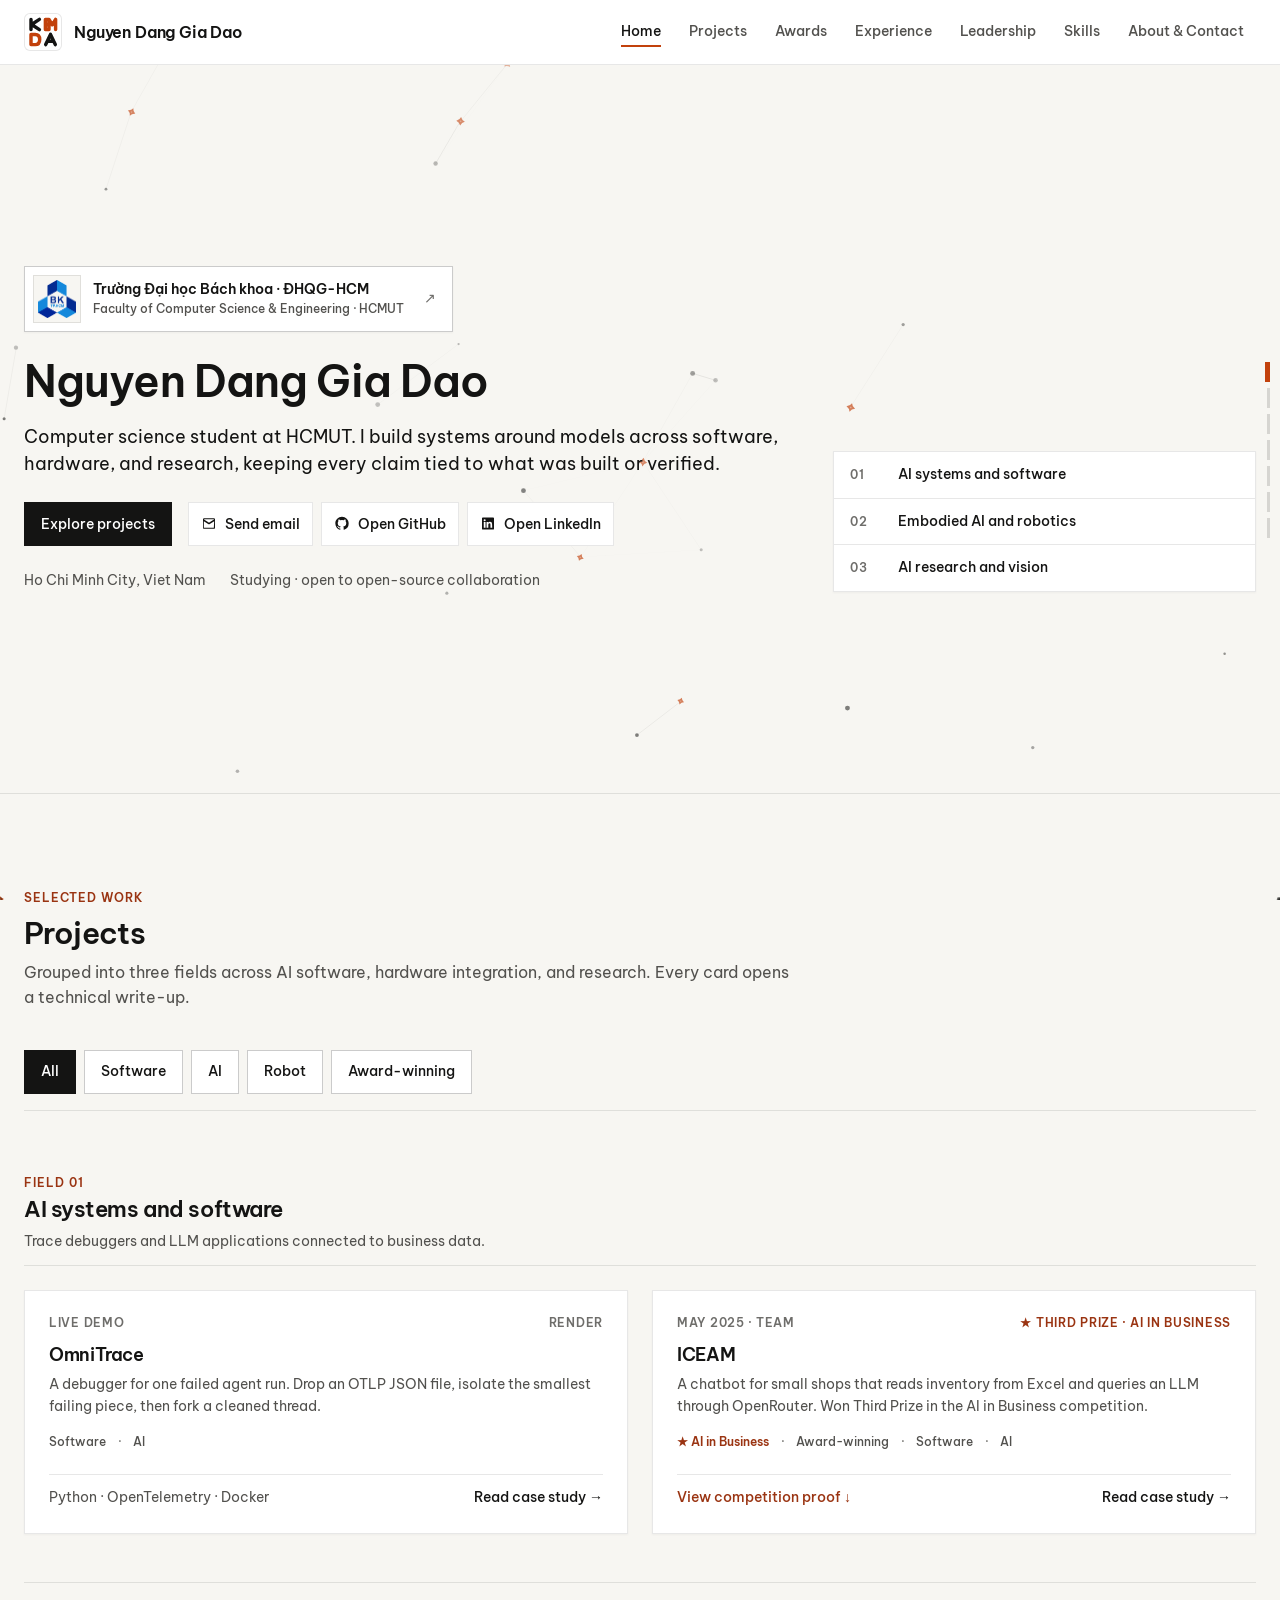
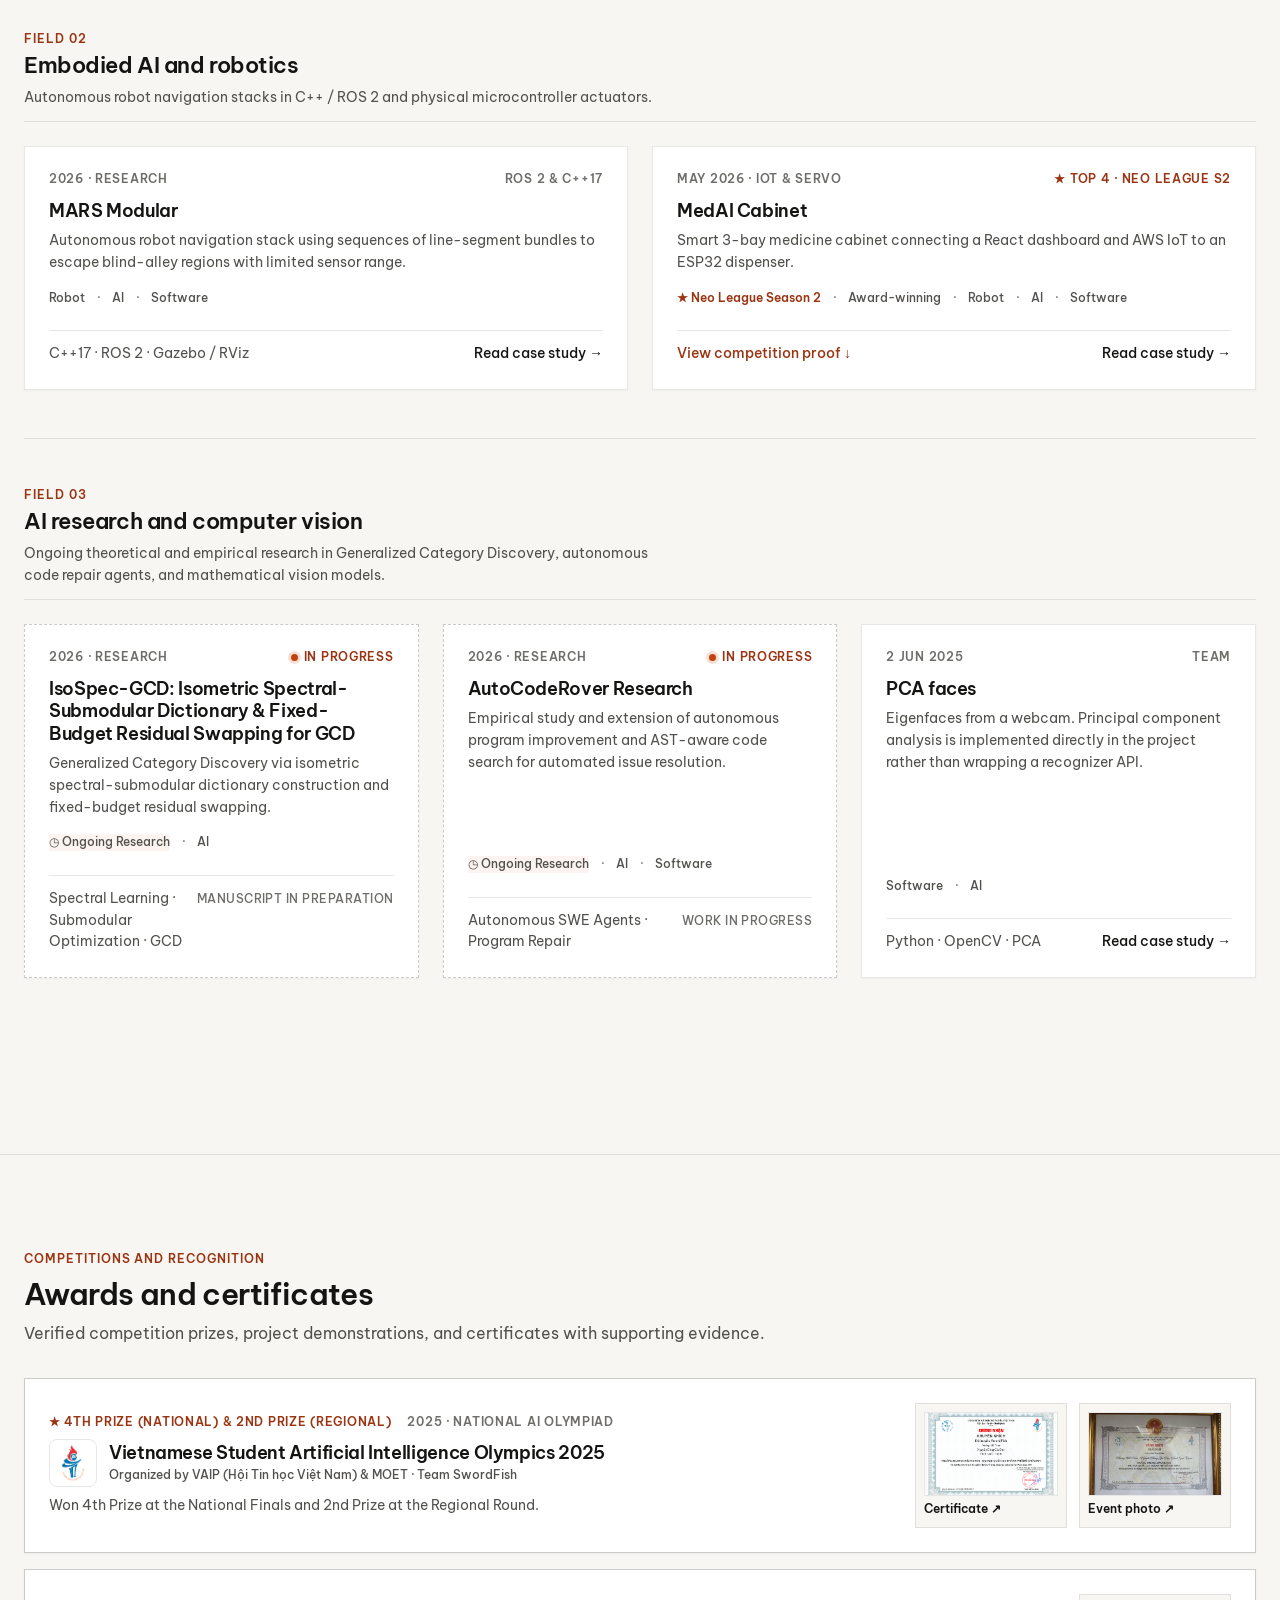
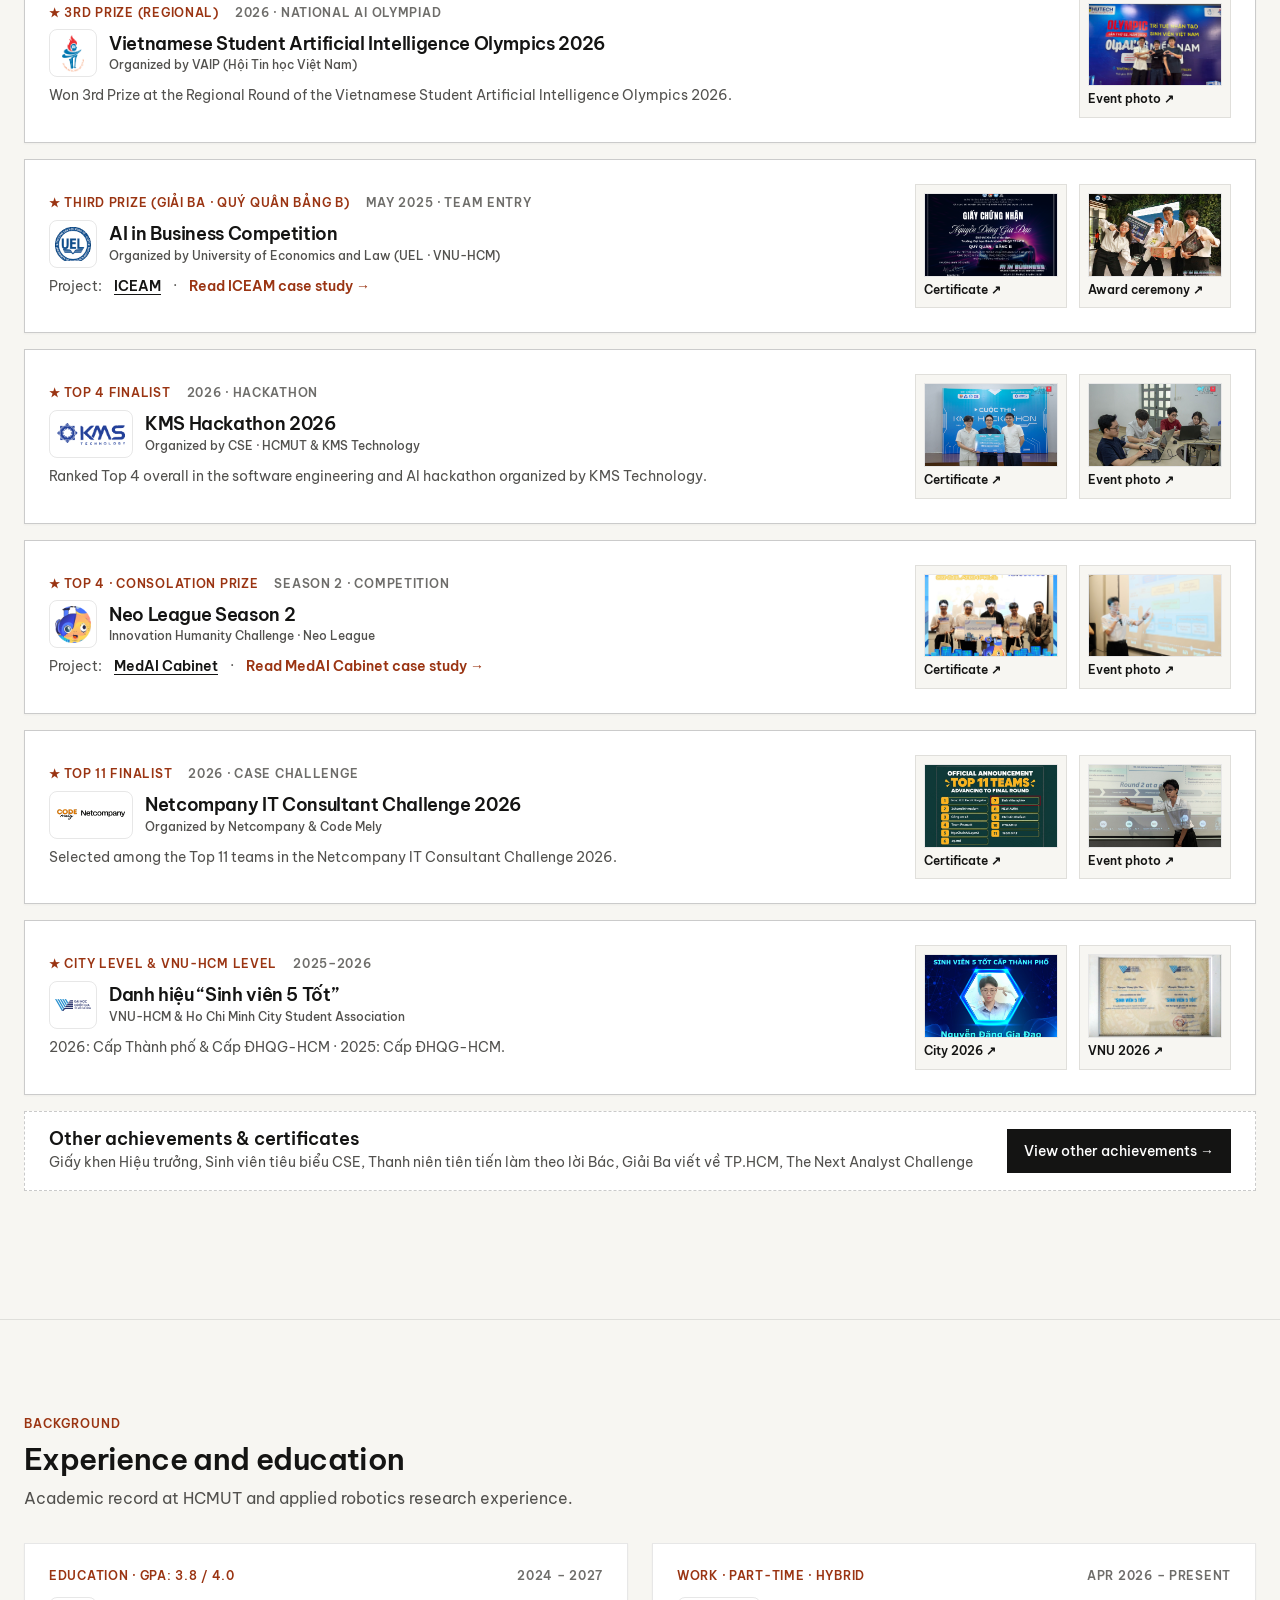
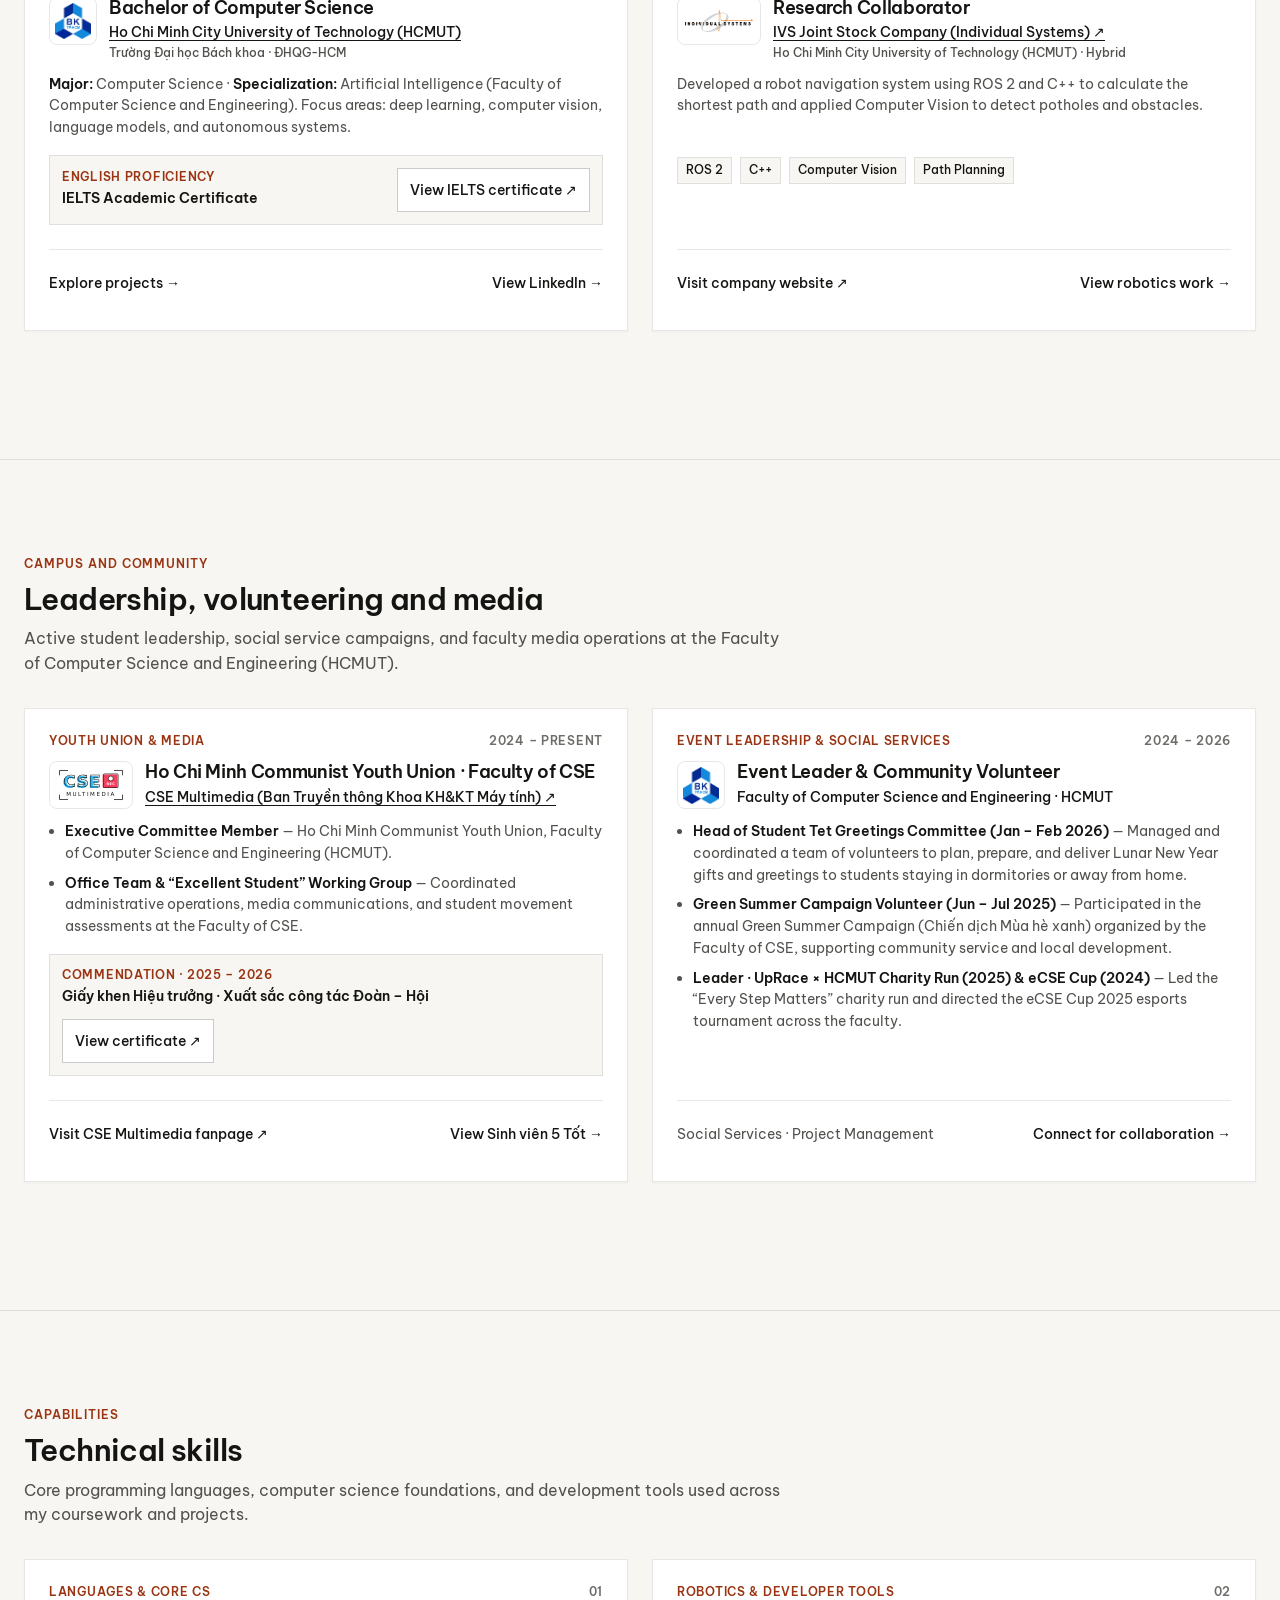
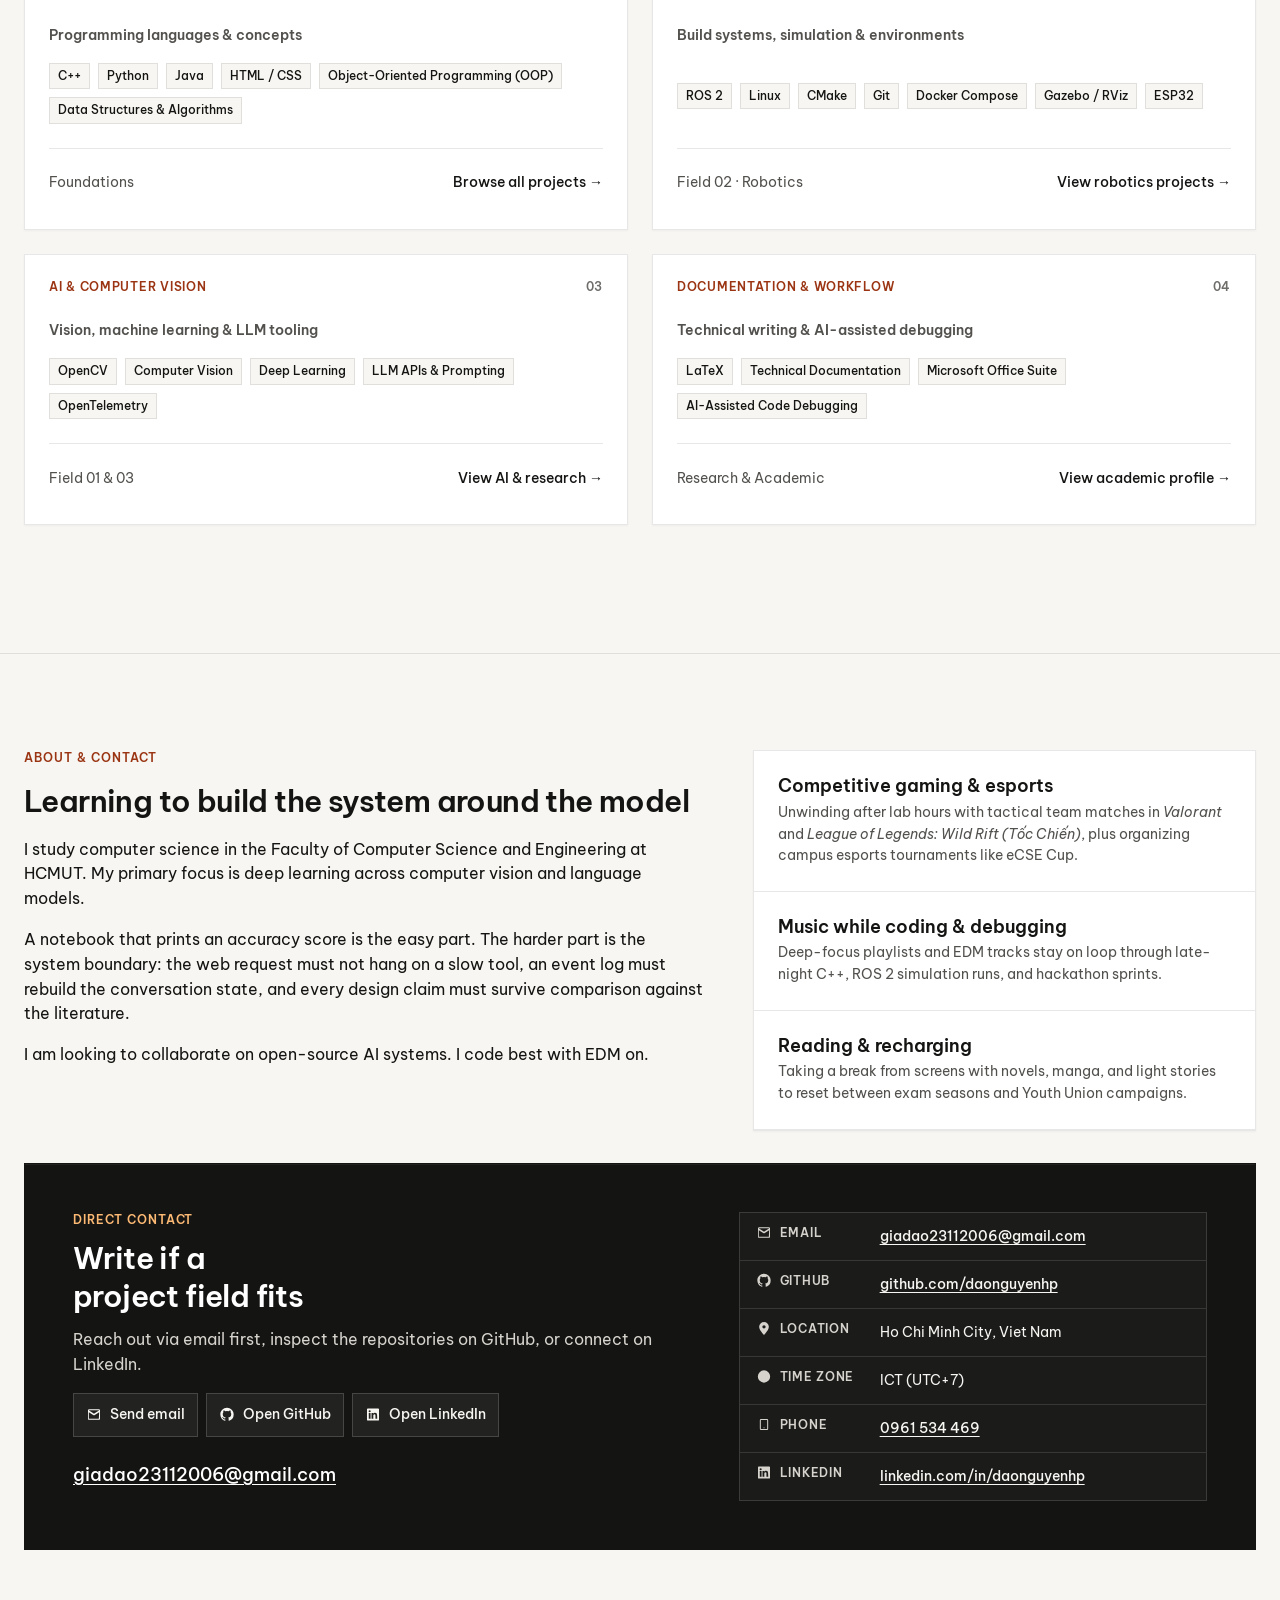
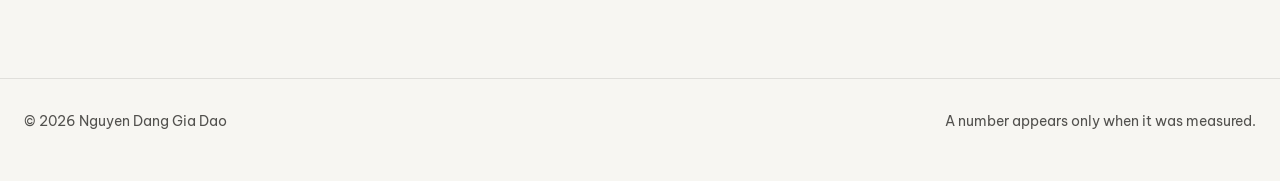
==== commit c2854713: "Bust CSS and JS browser cache on GitHub Pages" ====
--- a/index.html
+++ b/index.html
@@ -18,7 +18,7 @@
   <link rel="preconnect" href="https://fonts.gstatic.com" crossorigin>
   <link href="https://fonts.googleapis.com/css2?family=Be+Vietnam+Pro:ital,wght@0,400;0,500;0,600;1,400&display=swap"
     rel="stylesheet">
-  <link rel="stylesheet" href="css/site.css">
+  <link rel="stylesheet" href="css/site.css?v=20261125">
   <script type="application/ld+json">
   {
     "@context": "https://schema.org",
@@ -1161,7 +1161,7 @@
     </div>
   </dialog>
 
-  <script src="js/site.js"></script>
+  <script src="js/site.js?v=20261125"></script>
 </body>
 
 </html>
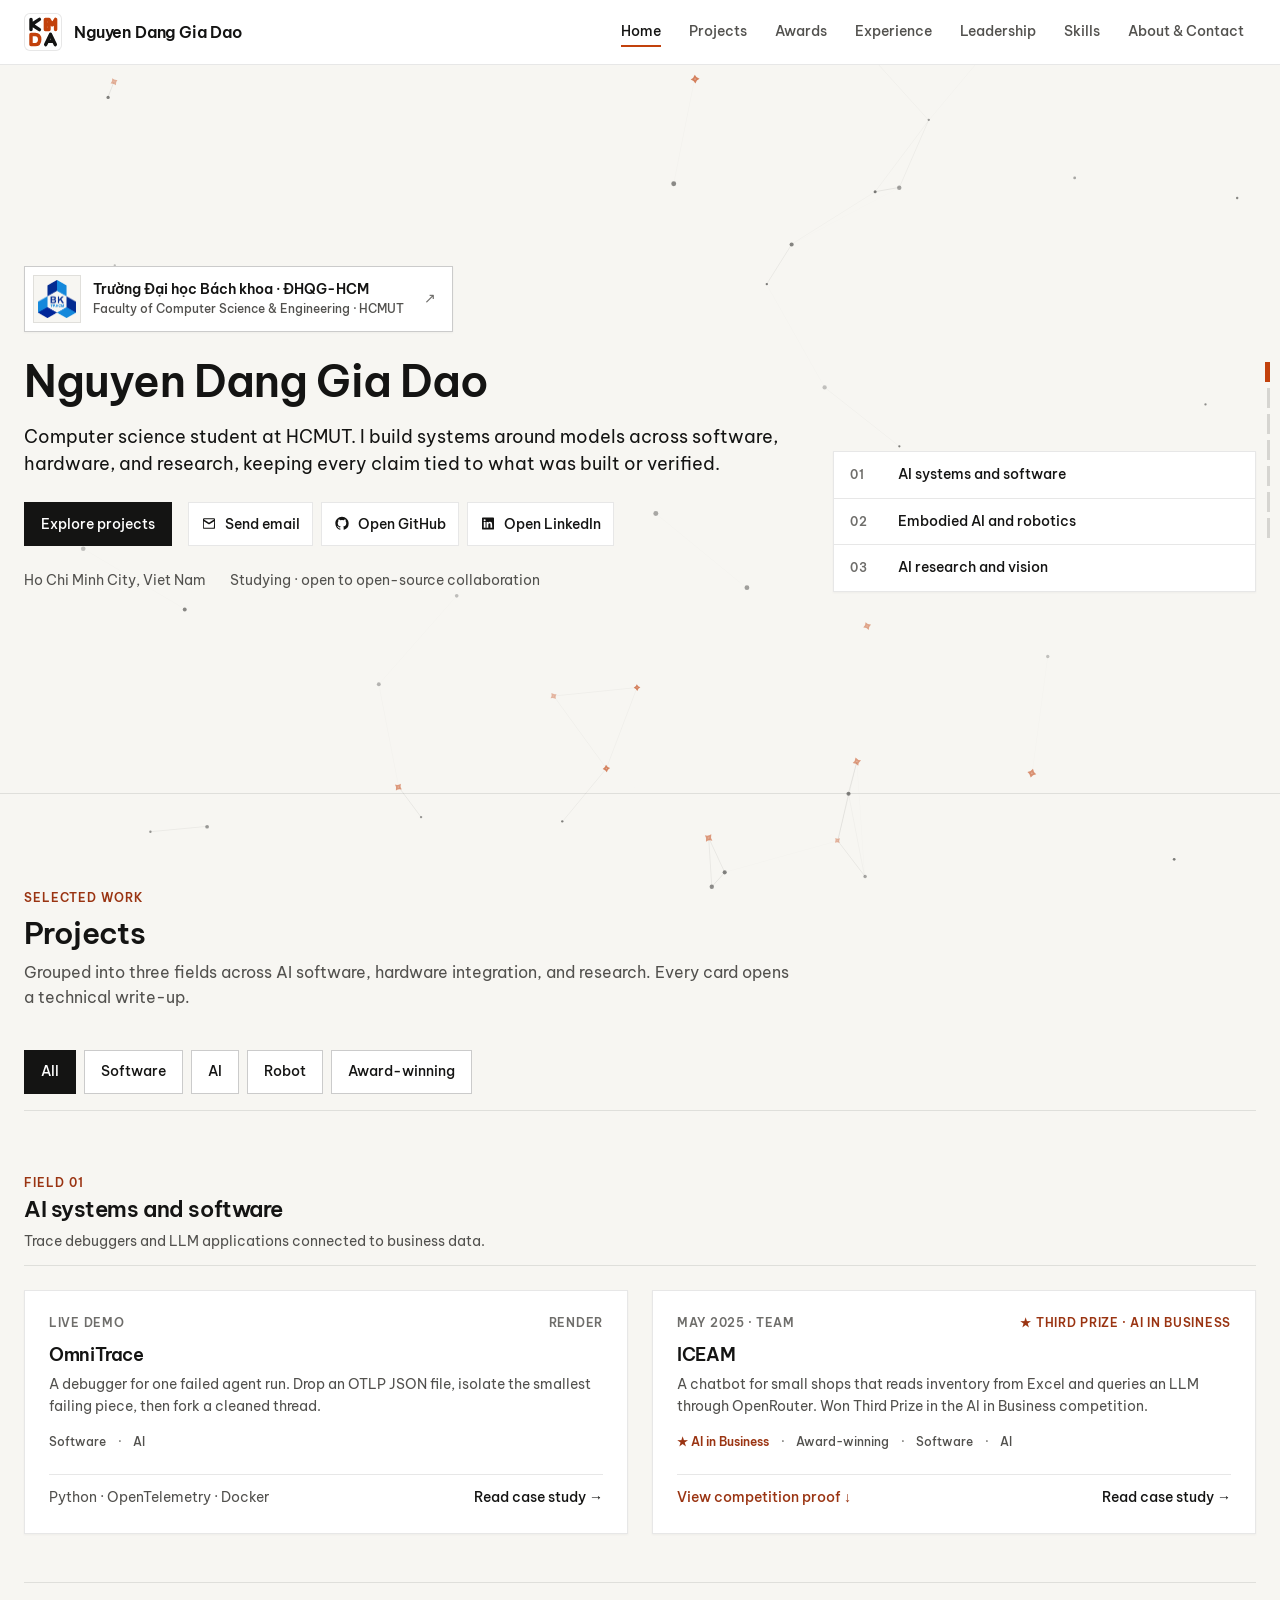
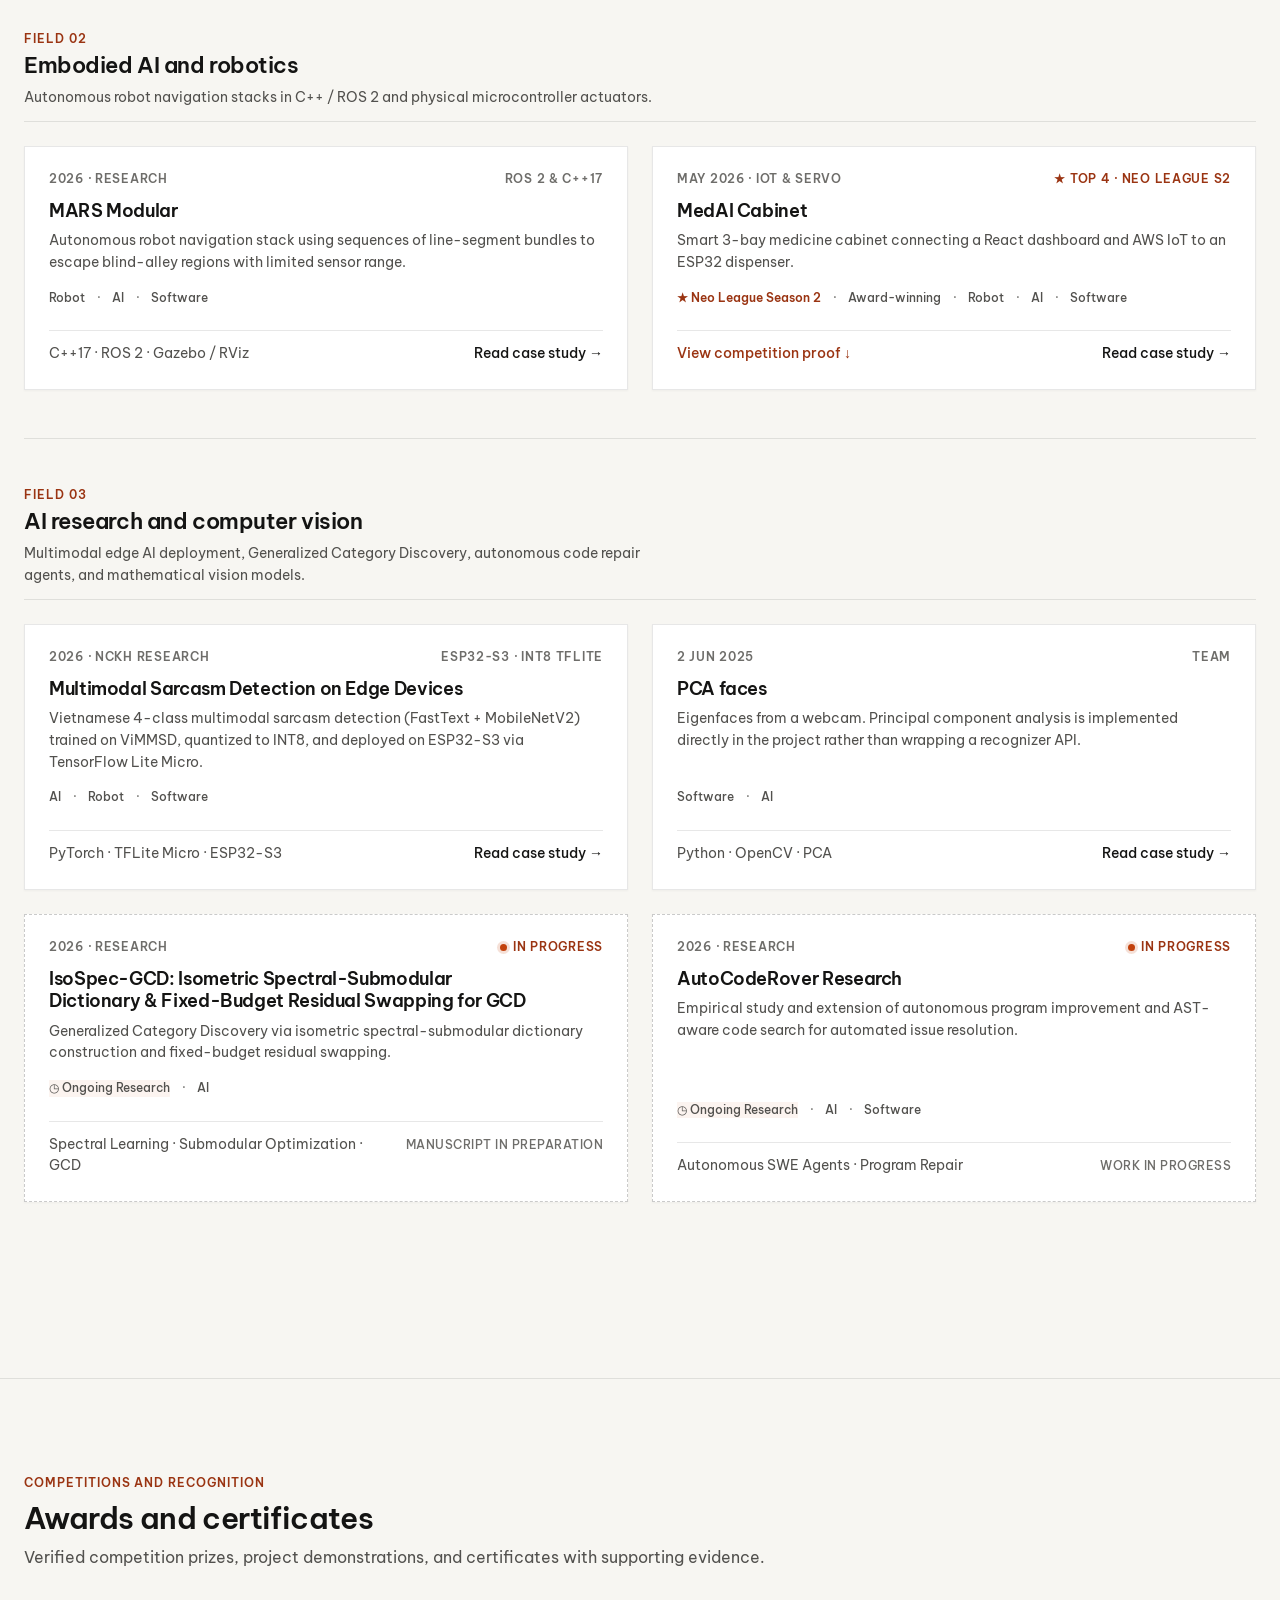
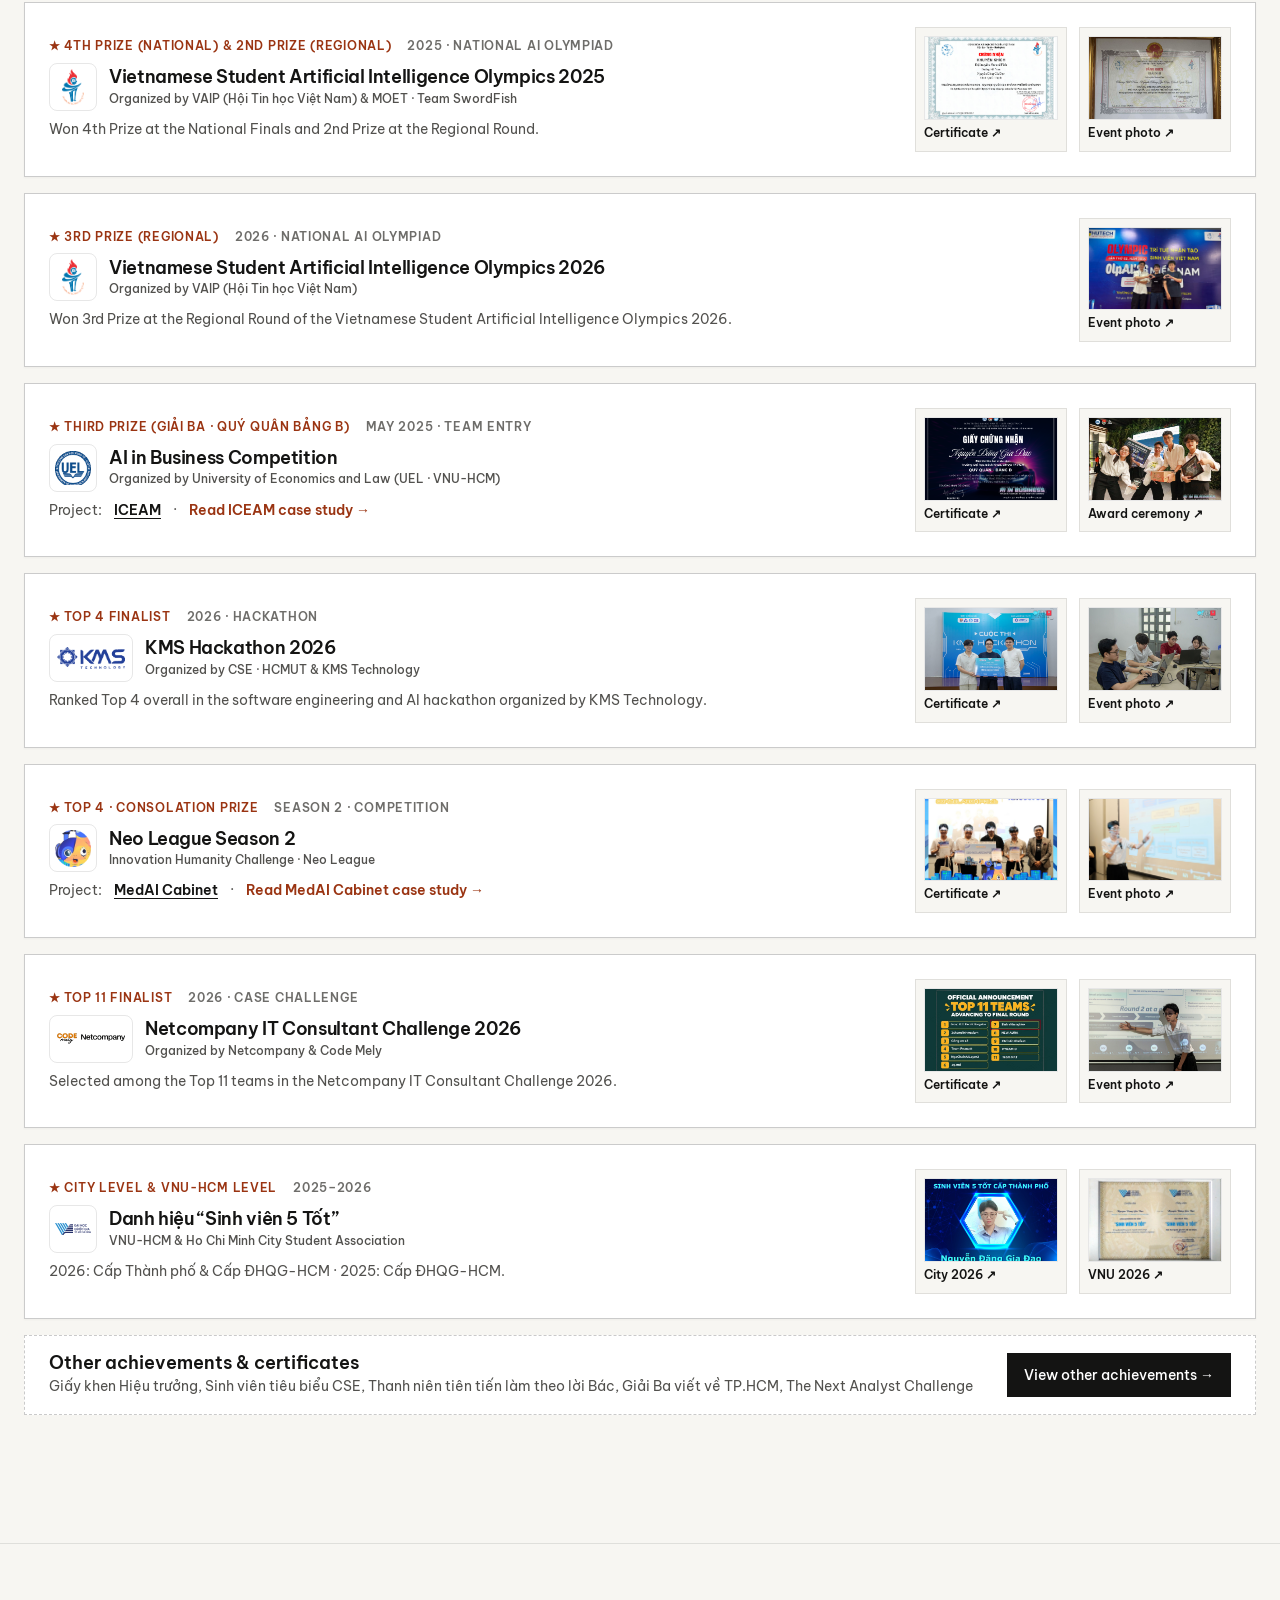
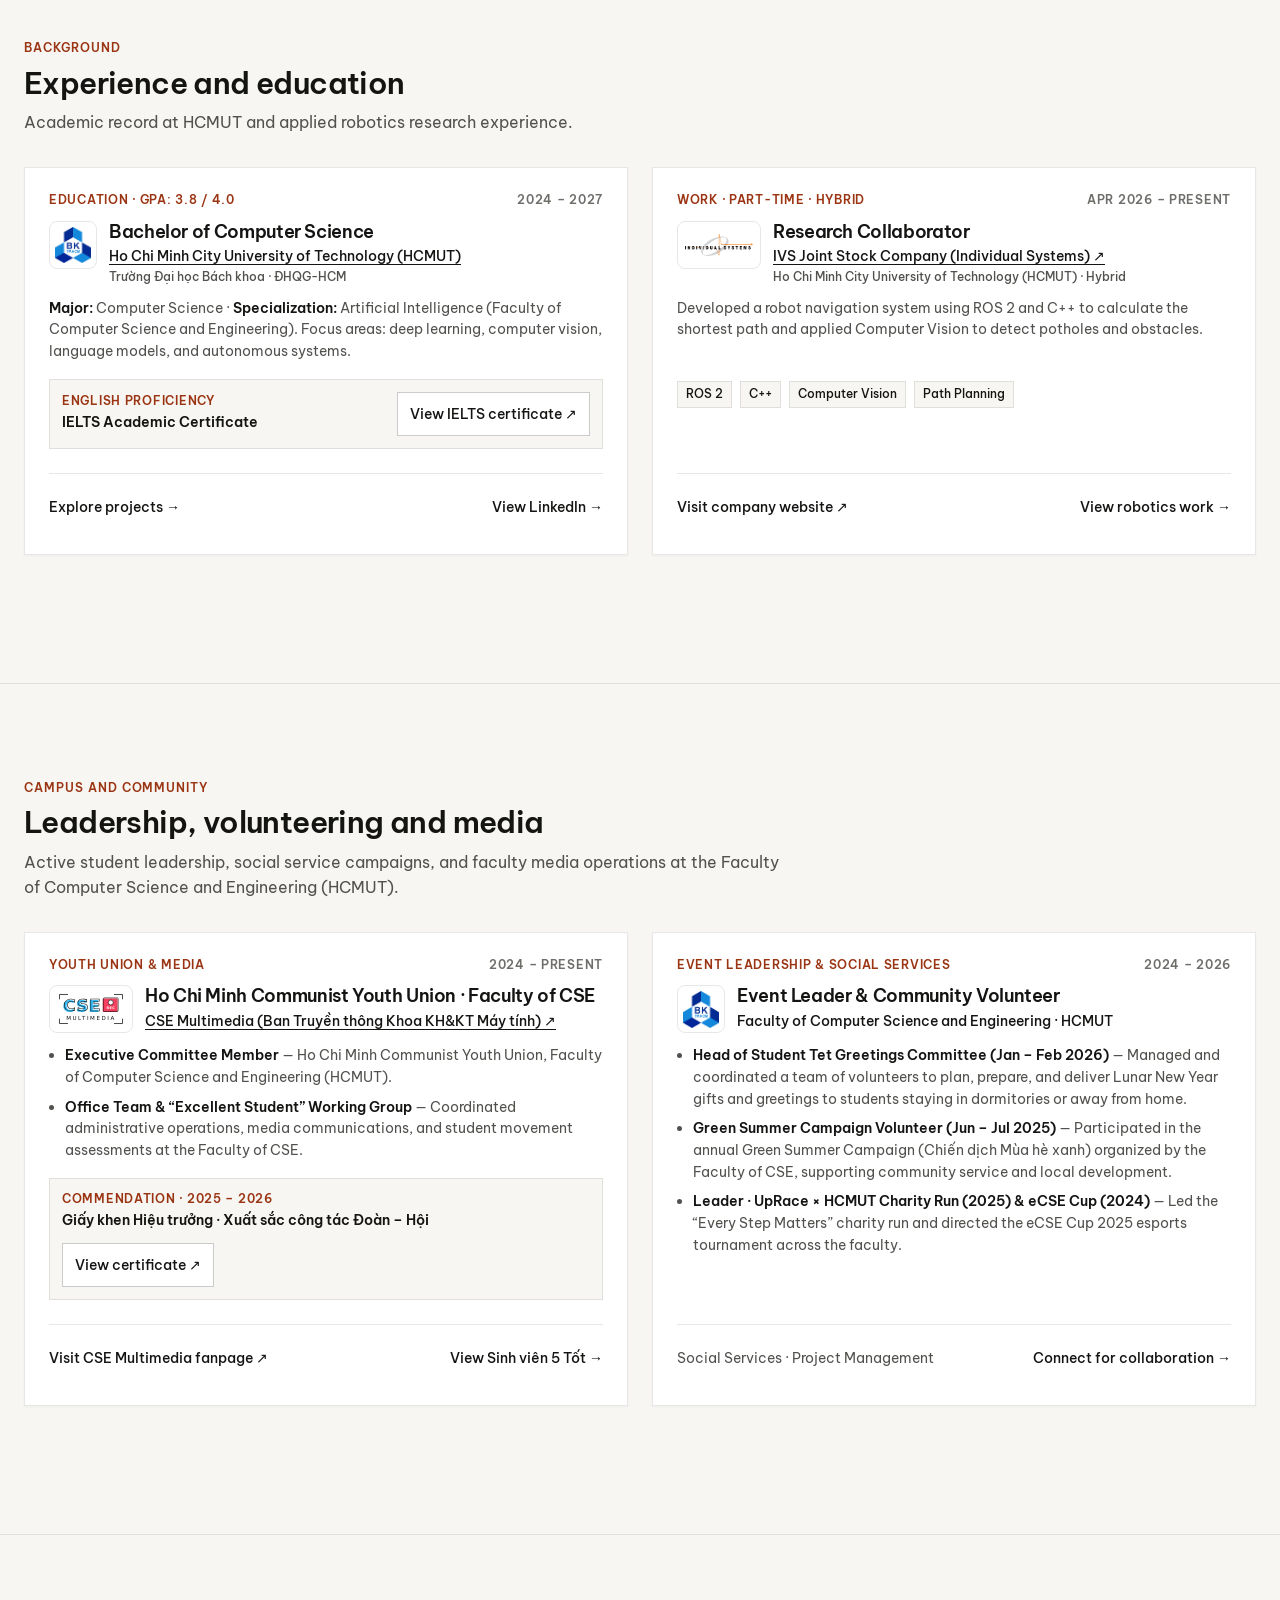
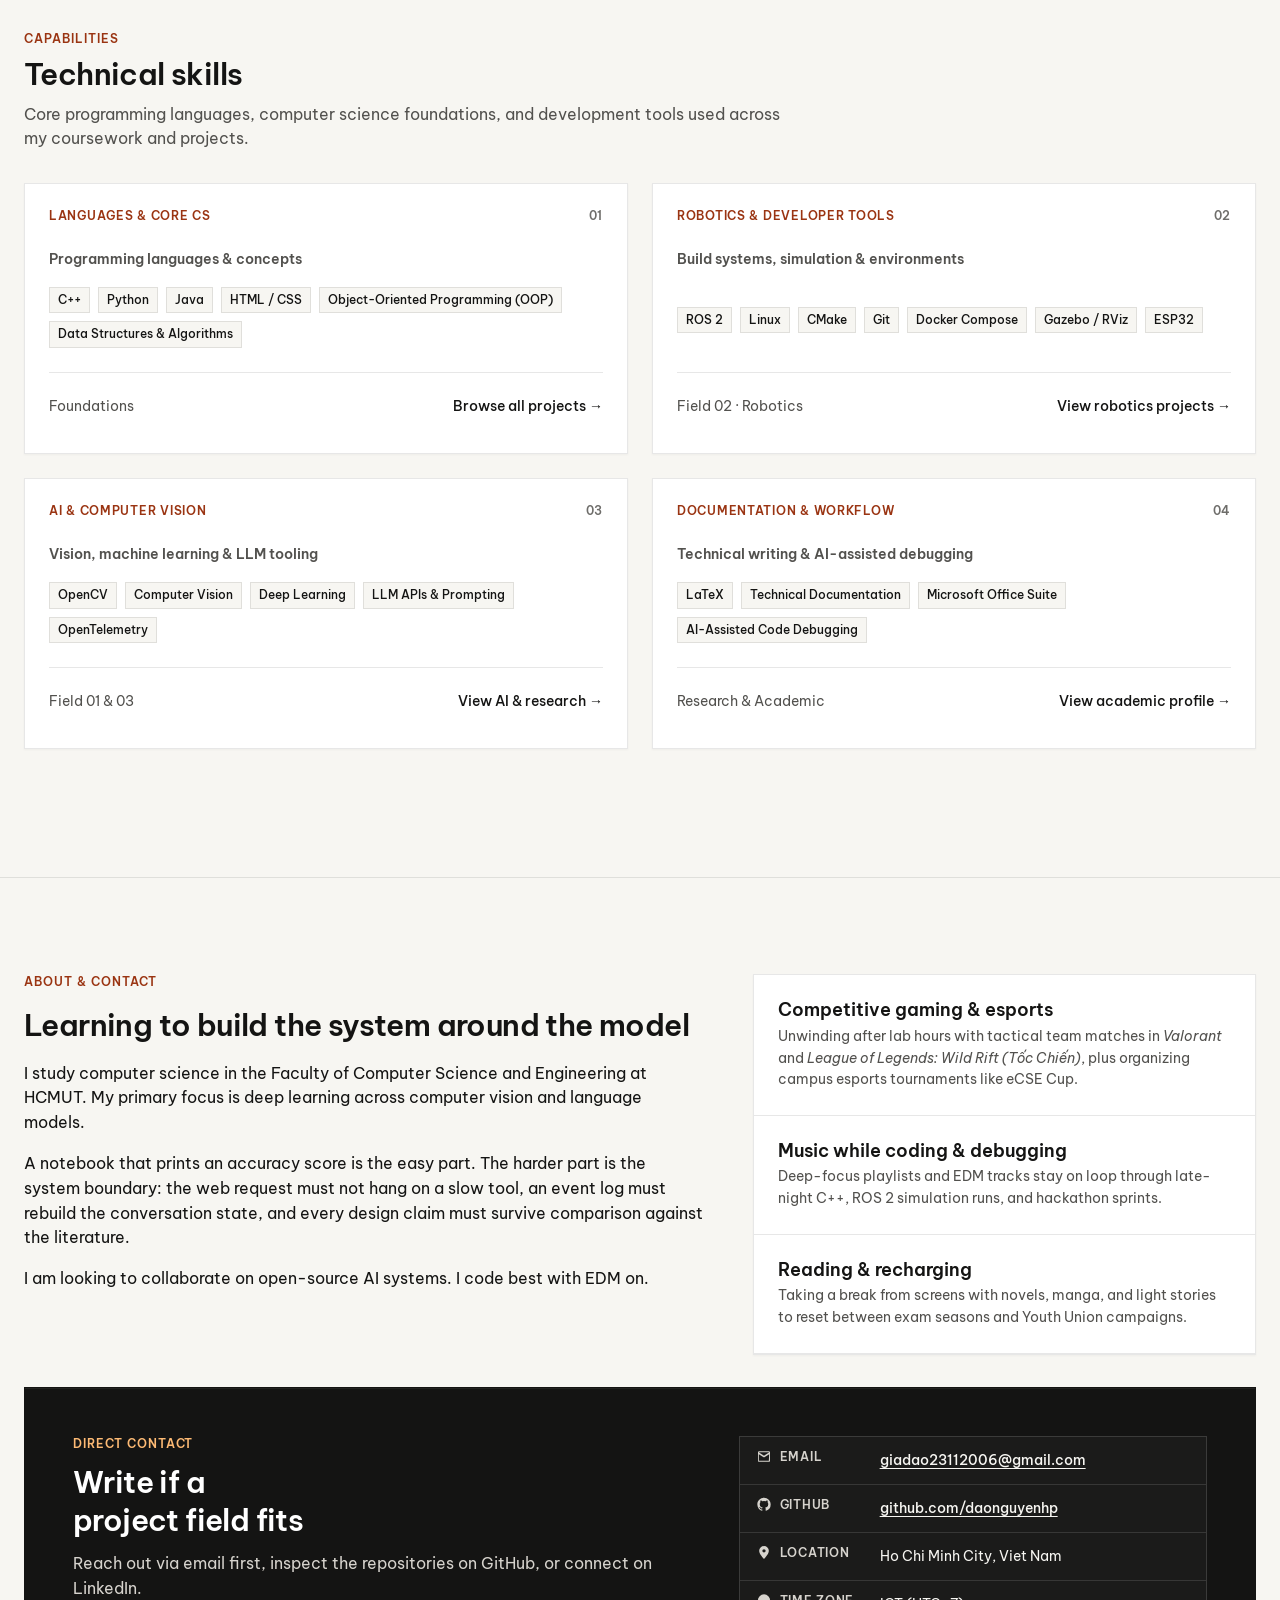
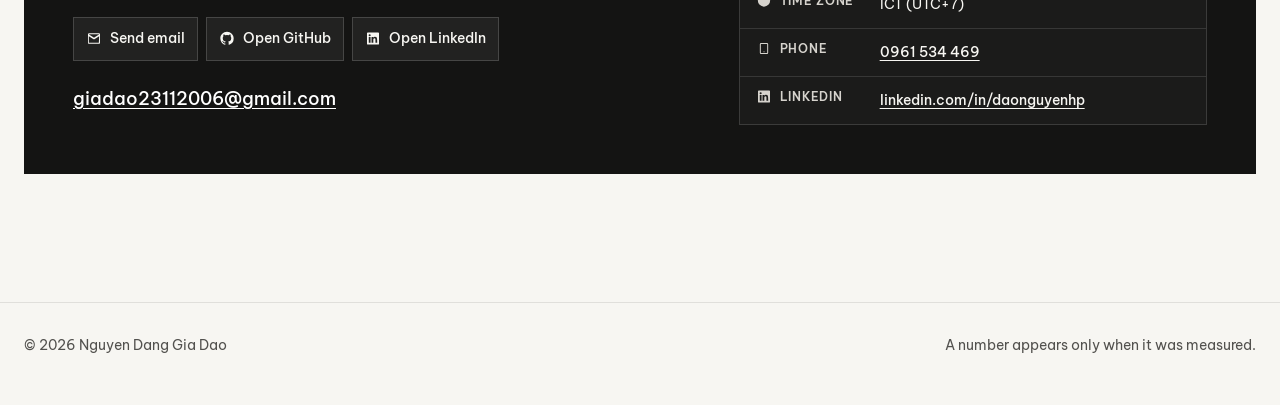
==== commit 7d1e3a86: "Add Multimodal Sarcasm Detection on Edge Devices research project" ====
--- a/index.html
+++ b/index.html
@@ -273,43 +273,20 @@
           <header class="field-head">
             <p class="eyebrow">Field 03</p>
             <h3 class="field-title">AI research and computer vision</h3>
-            <p class="field-note">Ongoing theoretical and empirical research in Generalized Category Discovery, autonomous code repair agents, and mathematical vision models.</p>
+            <p class="field-note">Multimodal edge AI deployment, Generalized Category Discovery, autonomous code repair agents, and mathematical vision models.</p>
           </header>
-          <div class="cards three">
-            <article class="card research card-wip" data-tags="ai" aria-disabled="true">
-              <div class="card-top">
-                <span>2026 · Research</span>
-                <span class="card-wip-pill"><span class="wip-dot" aria-hidden="true"></span>In Progress</span>
-              </div>
-              <h3 translate="no">IsoSpec-GCD: Isometric Spectral-Submodular Dictionary &amp; Fixed-Budget Residual Swapping for GCD</h3>
-              <p>Generalized Category Discovery via isometric spectral-submodular dictionary construction and fixed-budget residual swapping.</p>
+          <div class="cards two">
+            <a class="card research" href="work/sarcasm.html" data-tags="software ai robot">
+              <div class="card-top"><span>2026 · NCKH Research</span><span>ESP32-S3 · INT8 TFLite</span></div>
+              <h3 translate="no">Multimodal Sarcasm Detection on Edge Devices</h3>
+              <p>Vietnamese 4-class multimodal sarcasm detection (FastText + MobileNetV2) trained on ViMMSD, quantized to INT8, and deployed on ESP32-S3 via TensorFlow Lite Micro.</p>
               <ul class="tags" aria-label="Tags">
-                <li class="tag tag-wip">◷ Ongoing Research</li>
                 <li class="tag">AI</li>
-              </ul>
-              <div class="card-foot">
-                <span>Spectral Learning · Submodular Optimization · GCD</span>
-                <span class="card-status-note">Manuscript in preparation</span>
-              </div>
-            </article>
-
-            <article class="card research card-wip" data-tags="software ai" aria-disabled="true">
-              <div class="card-top">
-                <span>2026 · Research</span>
-                <span class="card-wip-pill"><span class="wip-dot" aria-hidden="true"></span>In Progress</span>
-              </div>
-              <h3 translate="no">AutoCodeRover Research</h3>
-              <p>Empirical study and extension of autonomous program improvement and AST-aware code search for automated issue resolution.</p>
-              <ul class="tags" aria-label="Tags">
-                <li class="tag tag-wip">◷ Ongoing Research</li>
-                <li class="tag">AI</li>
+                <li class="tag">Robot</li>
                 <li class="tag">Software</li>
               </ul>
-              <div class="card-foot">
-                <span>Autonomous SWE Agents · Program Repair</span>
-                <span class="card-status-note">Work in progress</span>
-              </div>
-            </article>
+              <div class="card-foot"><span>PyTorch · TFLite Micro · ESP32-S3</span><span class="card-action">Read case study →</span></div>
+            </a>
 
             <a class="card product" href="work/pca.html" data-tags="software ai">
               <div class="card-top"><span>2 Jun 2025</span><span>Team</span></div>
@@ -323,6 +300,41 @@
               <div class="card-foot"><span>Python · OpenCV · PCA</span><span class="card-action">Read case study
                   →</span></div>
             </a>
+
+            <article class="card research card-wip" data-tags="ai" aria-disabled="true">
+              <div class="card-top">
+                <span>2026 · Research</span>
+                <span class="card-wip-pill"><span class="wip-dot" aria-hidden="true"></span>In Progress</span>
+              </div>
+              <h3 translate="no">IsoSpec-GCD: Isometric Spectral-Submodular Dictionary &amp; Fixed-Budget Residual Swapping for GCD</h3>
+              <p>Generalized Category Discovery via isometric spectral-submodular dictionary construction and fixed-budget residual swapping.</p>
+              <ul class="tags" aria-label="Tags">
+                <li class="tag tag-wip">◷ Ongoing Research</li>
+                <li class="tag">AI</li>
+              </ul>
+              <div class="card-foot">
+                <span>Spectral Learning · Submodular Optimization · GCD</span>
+                <span class="card-status-note">Manuscript in preparation</span>
+              </div>
+            </article>
+
+            <article class="card research card-wip" data-tags="software ai" aria-disabled="true">
+              <div class="card-top">
+                <span>2026 · Research</span>
+                <span class="card-wip-pill"><span class="wip-dot" aria-hidden="true"></span>In Progress</span>
+              </div>
+              <h3 translate="no">AutoCodeRover Research</h3>
+              <p>Empirical study and extension of autonomous program improvement and AST-aware code search for automated issue resolution.</p>
+              <ul class="tags" aria-label="Tags">
+                <li class="tag tag-wip">◷ Ongoing Research</li>
+                <li class="tag">AI</li>
+                <li class="tag">Software</li>
+              </ul>
+              <div class="card-foot">
+                <span>Autonomous SWE Agents · Program Repair</span>
+                <span class="card-status-note">Work in progress</span>
+              </div>
+            </article>
           </div>
         </div>
       </div>
